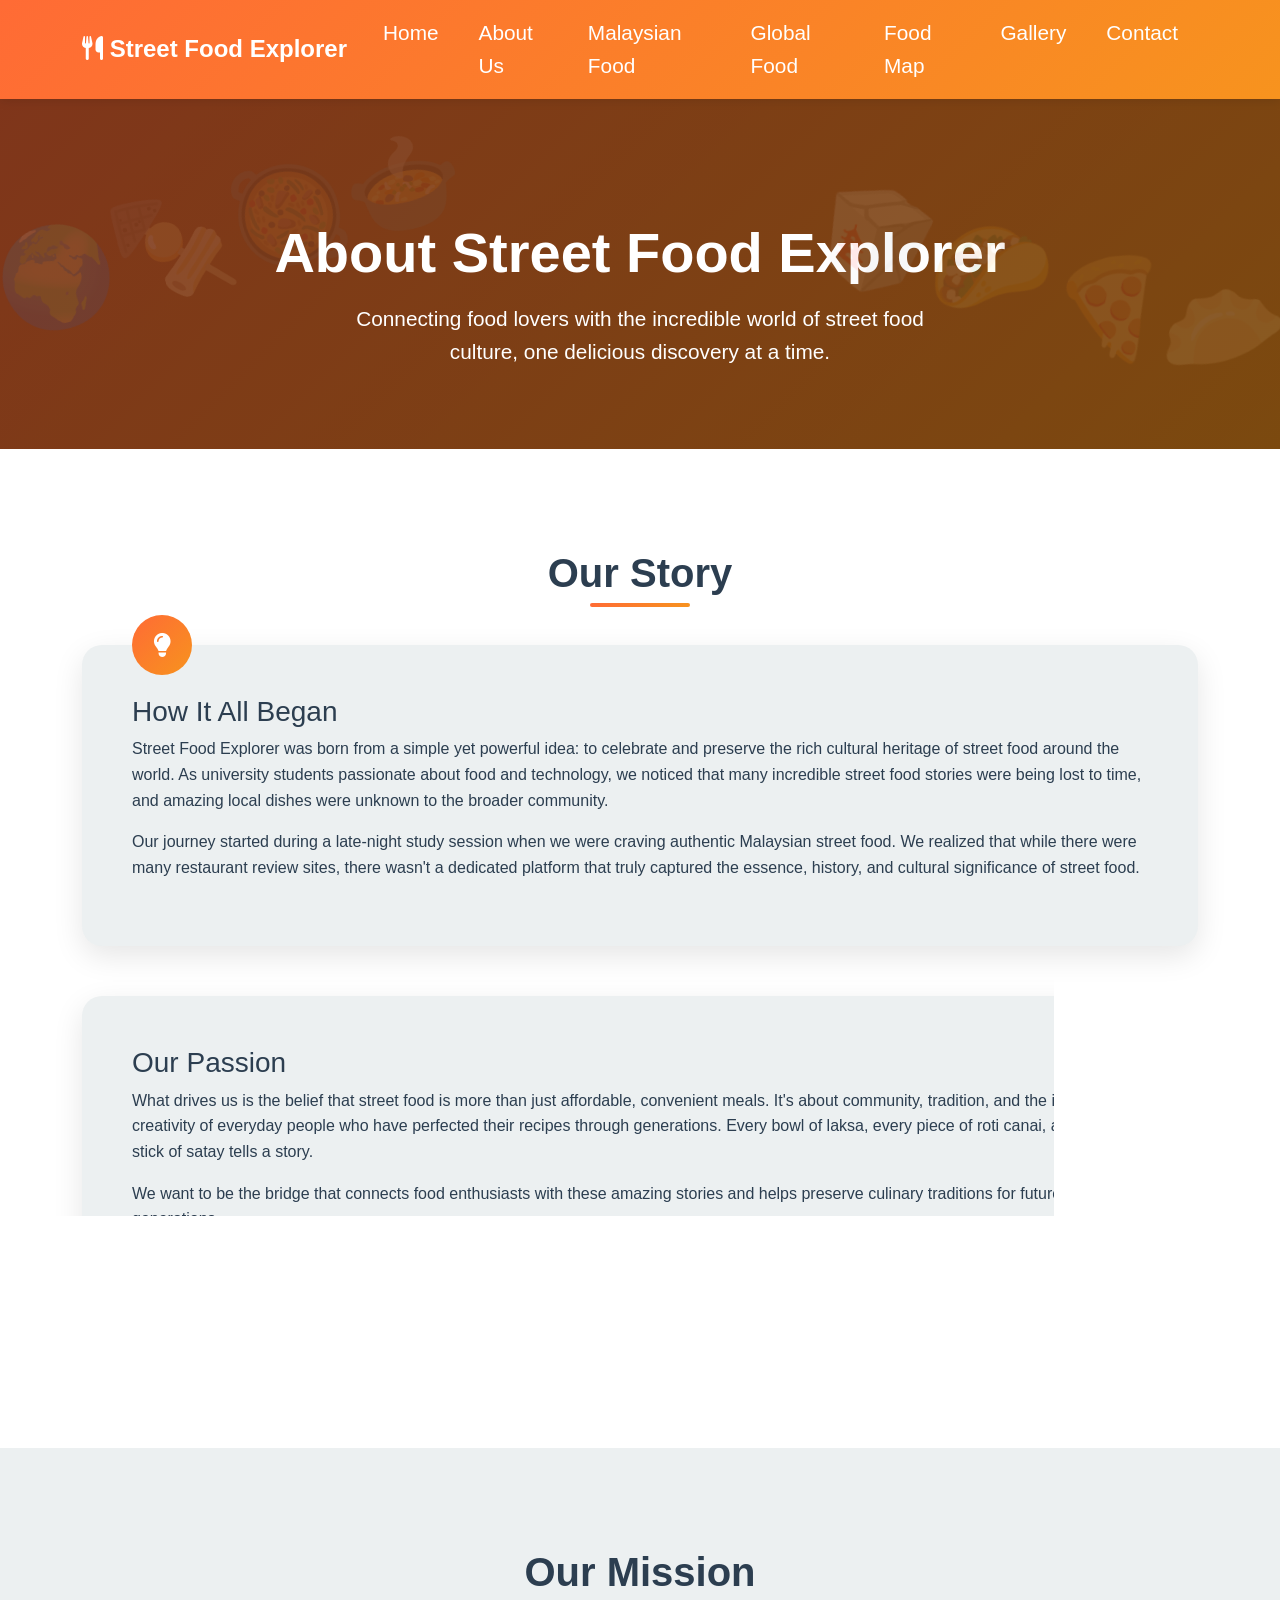
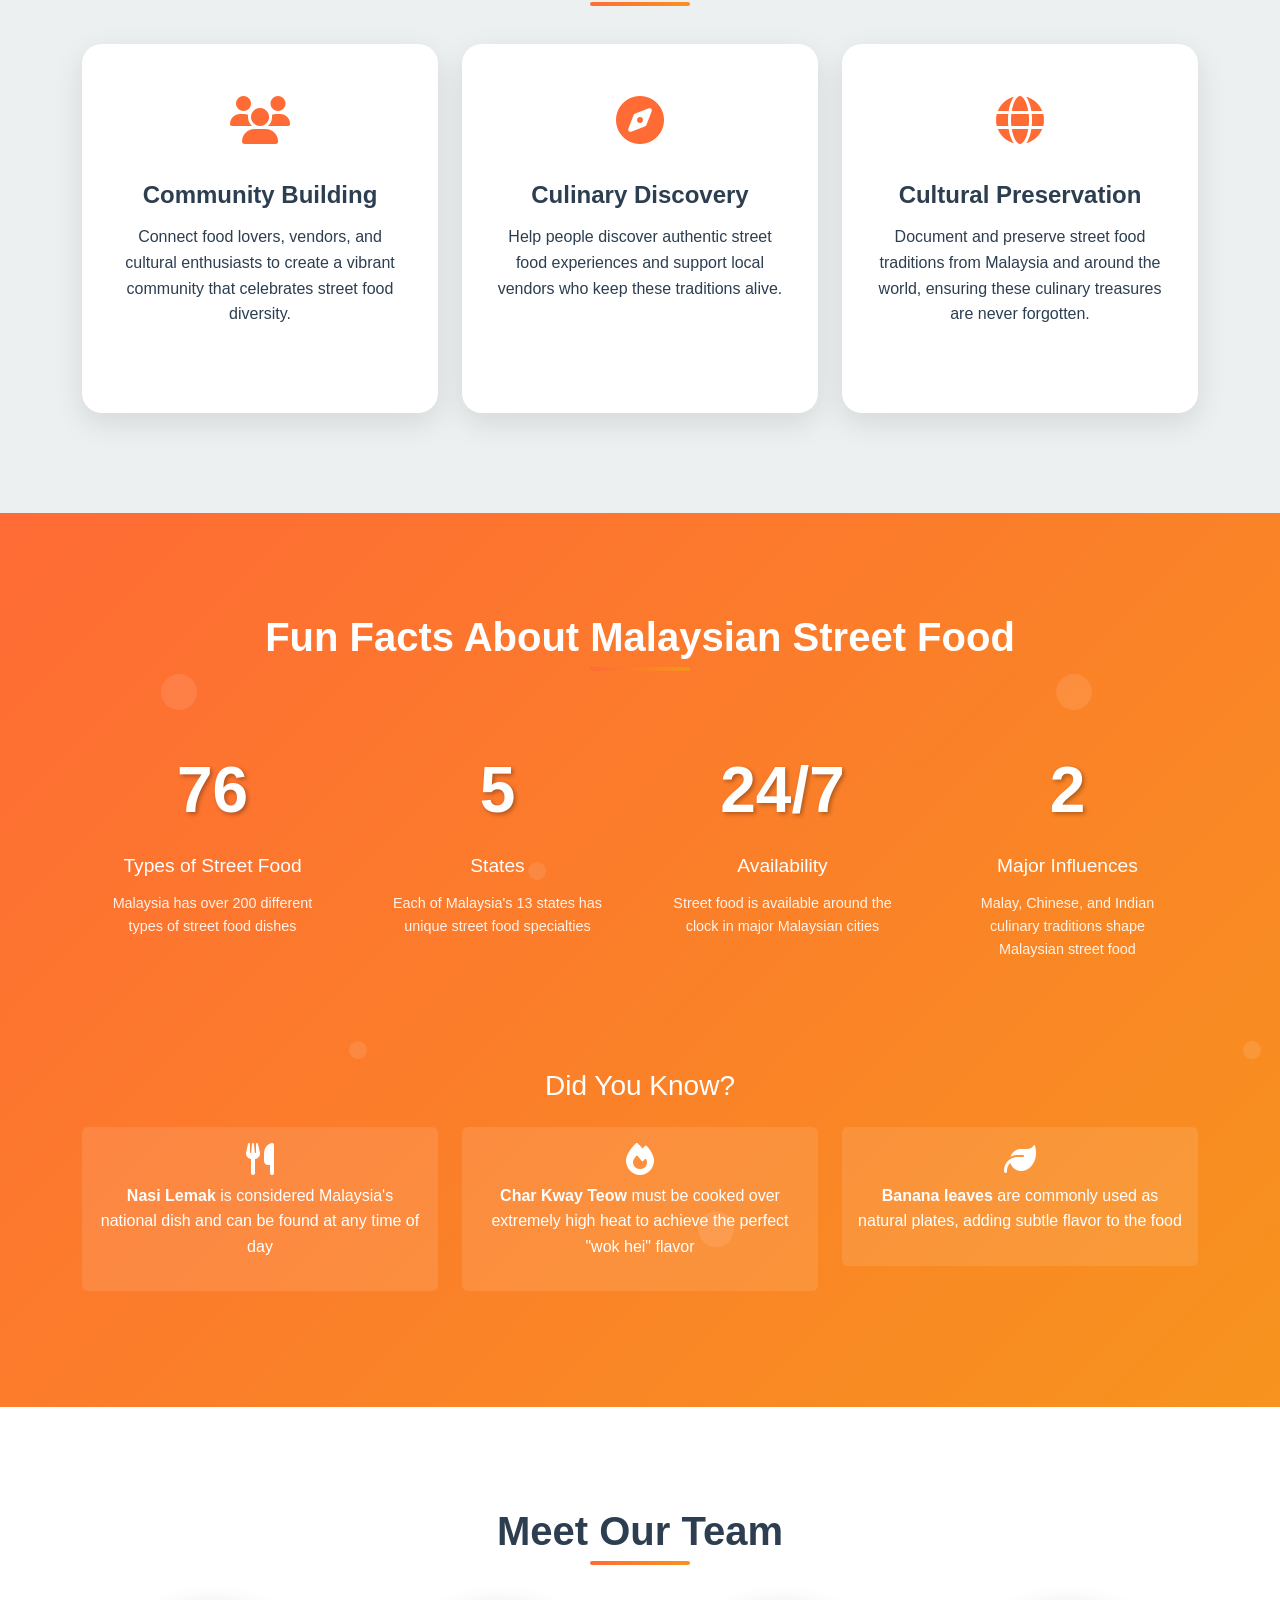
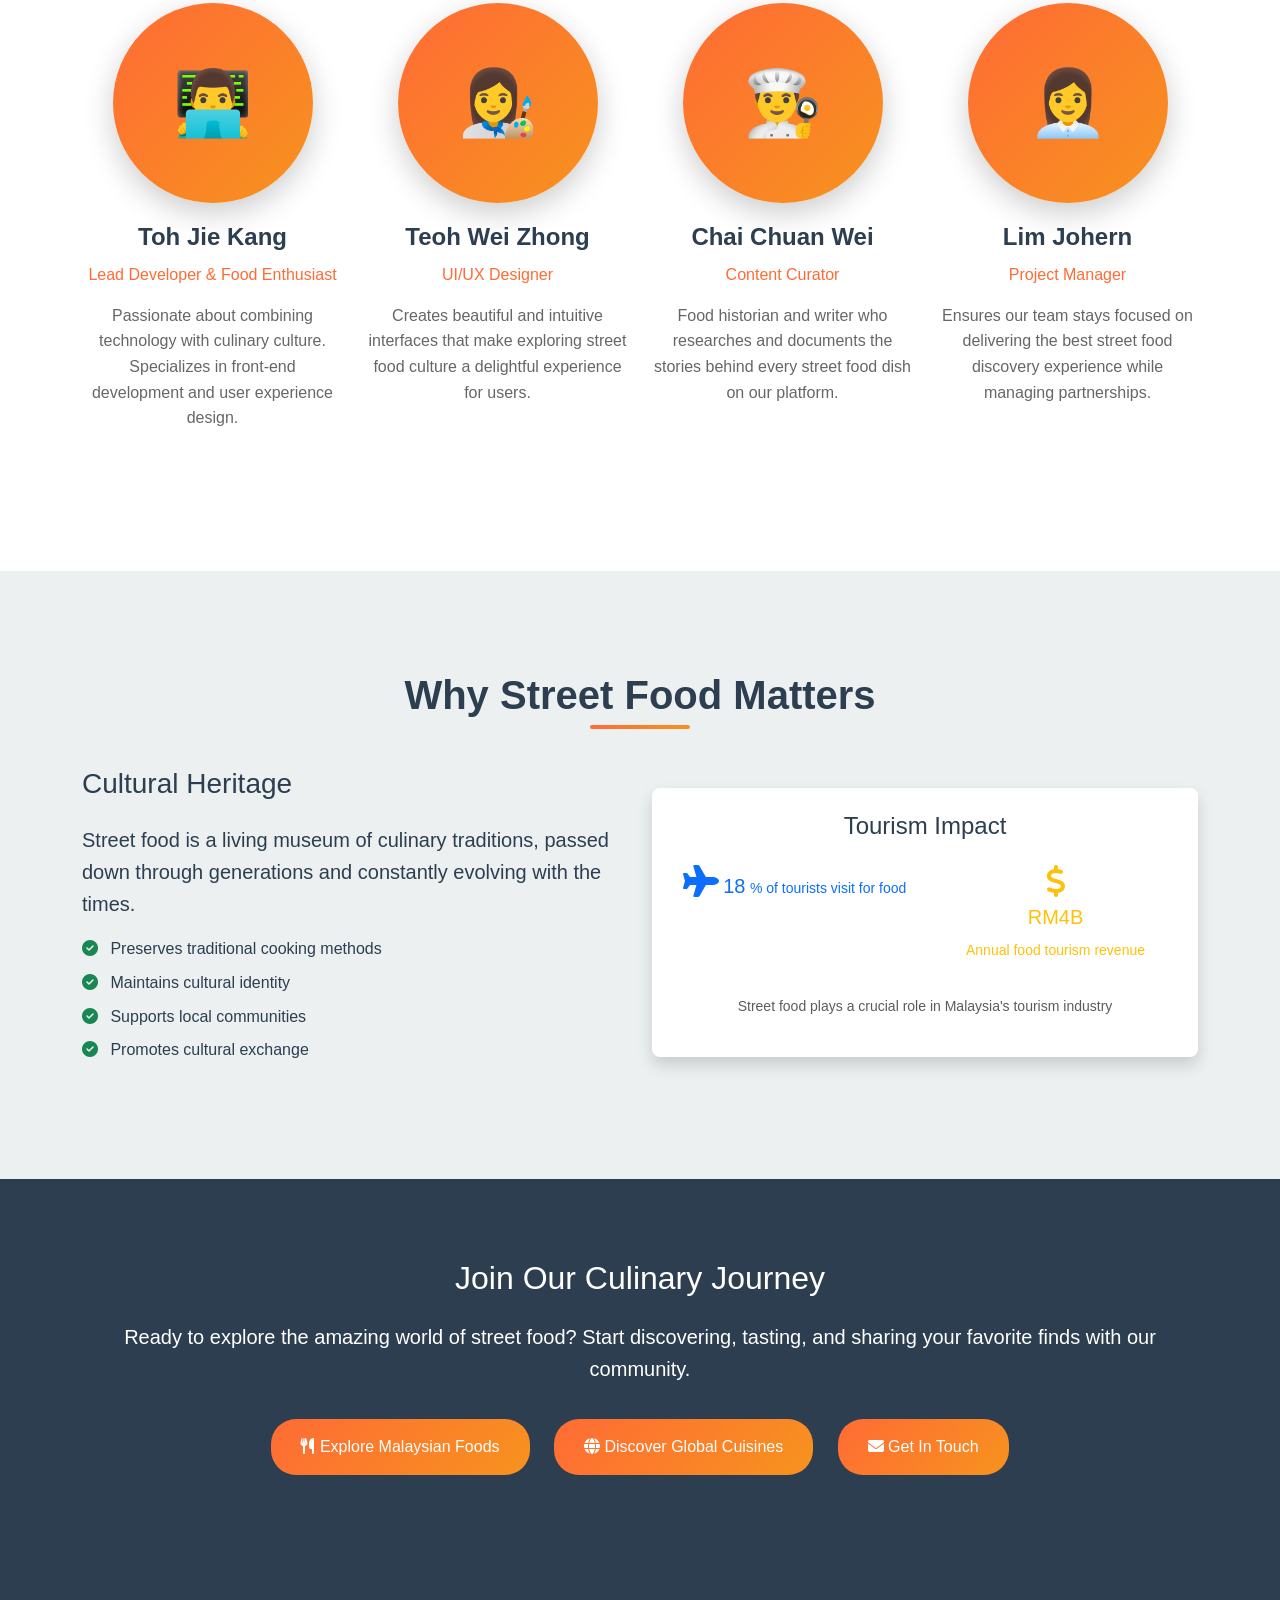
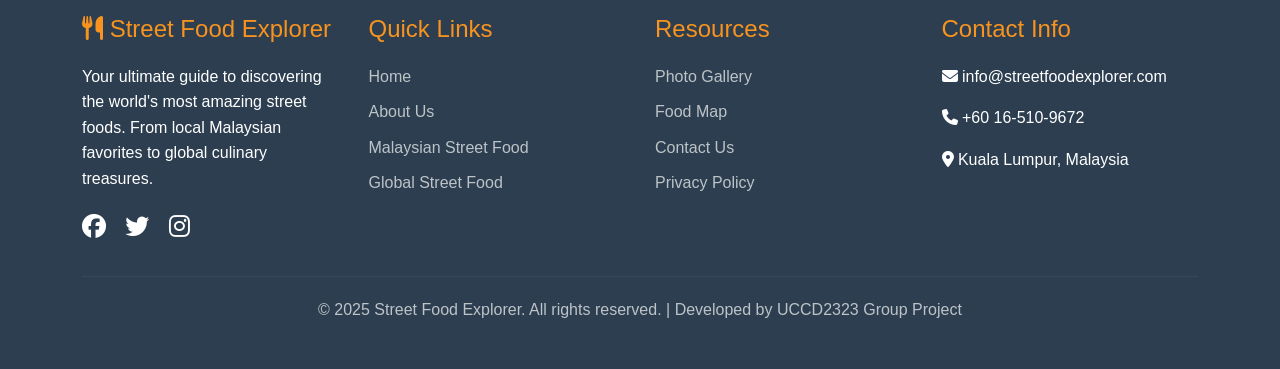
==== about.html @ 5deee235 "aaa" ====
<!DOCTYPE html>
<html lang="en">

<head>
    <meta charset="UTF-8">
    <meta name="viewport" content="width=device-width, initial-scale=1.0">
    <title>About Us - Street Food Explorer</title>
    <link href="https://cdnjs.cloudflare.com/ajax/libs/bootstrap/5.3.0/css/bootstrap.min.css" rel="stylesheet">
    <link href="https://cdnjs.cloudflare.com/ajax/libs/font-awesome/6.4.0/css/all.min.css" rel="stylesheet">
    <link href="https://cdnjs.cloudflare.com/ajax/libs/animate.css/4.1.1/animate.min.css" rel="stylesheet">
    <link rel="stylesheet" type="text/css" href="style.css">
    <style>

        /* Hero Section */
        .about-hero {
            background: linear-gradient(rgba(0, 0, 0, 0.5), rgba(0, 0, 0, 0.5)),
                linear-gradient(135deg, var(--primary-color), var(--secondary-color));
            color: white;
            padding: 120px 0 80px;
            text-align: center;
            position: relative;
            overflow: hidden;
        }

        .about-hero::before {
            content: '🍜🌍🍢🥘🍲';
            position: absolute;
            top: 20%;
            left: -10%;
            font-size: 6rem;
            opacity: 0.1;
            transform: rotate(-15deg);
            animation: float 6s ease-in-out infinite;
        }

        .about-hero::after {
            content: '🥡🌮🍕🥟🧆';
            position: absolute;
            bottom: 20%;
            right: -10%;
            font-size: 6rem;
            opacity: 0.1;
            transform: rotate(15deg);
            animation: float 6s ease-in-out infinite reverse;
        }

        @keyframes float {

            0%,
            100% {
                transform: translateY(0) rotate(-15deg);
            }

            50% {
                transform: translateY(-20px) rotate(-15deg);
            }
        }

        .about-hero h1 {
            font-size: 3.5rem;
            font-weight: bold;
            margin-bottom: 1rem;
        }

        .about-hero p {
            font-size: 1.3rem;
            max-width: 600px;
            margin: 0 auto;
        }

        /* Story Section */
        .story-section {
            padding: 100px 0;
            background: white;
        }

        .story-content {
            background: var(--light-color);
            border-radius: 20px;
            padding: 50px;
            margin-bottom: 50px;
            position: relative;
            box-shadow: 0 10px 30px rgba(0, 0, 0, 0.1);
        }

        .story-icon {
            position: absolute;
            top: -30px;
            left: 50px;
            background: linear-gradient(135deg, var(--primary-color), var(--secondary-color));
            width: 60px;
            height: 60px;
            border-radius: 50%;
            display: flex;
            align-items: center;
            justify-content: center;
            color: white;
            font-size: 1.5rem;
        }

        .section-title {
            text-align: center;
            margin-bottom: 3rem;
            font-size: 2.5rem;
            font-weight: bold;
            color: var(--dark-color);
            position: relative;
        }

        .section-title::after {
            content: '';
            position: absolute;
            bottom: -10px;
            left: 50%;
            transform: translateX(-50%);
            width: 100px;
            height: 4px;
            background: linear-gradient(135deg, var(--primary-color), var(--secondary-color));
            border-radius: 2px;
        }

        /* Mission Section */
        .mission-section {
            padding: 100px 0;
            background: var(--light-color);
        }

        .mission-card {
            background: white;
            border-radius: 20px;
            padding: 40px 30px;
            text-align: center;
            box-shadow: 0 10px 30px rgba(0, 0, 0, 0.1);
            transition: all 0.3s ease;
            height: 100%;
            margin-bottom: 30px;
        }

        .mission-card:hover {
            transform: translateY(-10px);
            box-shadow: 0 20px 40px rgba(0, 0, 0, 0.15);
        }

        .mission-icon {
            font-size: 3rem;
            color: var(--primary-color);
            margin-bottom: 20px;
        }

        .mission-title {
            font-size: 1.5rem;
            font-weight: bold;
            margin-bottom: 15px;
            color: var(--dark-color);
        }

        /* Fun Facts Section */
        .fun-facts {
            padding: 100px 0;
            background: linear-gradient(135deg, var(--primary-color), var(--secondary-color));
            color: white;
            position: relative;
            overflow: hidden;
        }

        .fun-facts::before {
            content: '';
            position: absolute;
            top: 0;
            left: 0;
            right: 0;
            bottom: 0;
            background: url('data:image/svg+xml,<svg xmlns="http://www.w3.org/2000/svg" viewBox="0 0 100 100"><circle fill="rgba(255,255,255,0.1)" cx="20" cy="20" r="2"/><circle fill="rgba(255,255,255,0.1)" cx="80" cy="80" r="2"/><circle fill="rgba(255,255,255,0.1)" cx="40" cy="60" r="1"/><circle fill="rgba(255,255,255,0.1)" cx="60" cy="40" r="1"/></svg>') repeat;
            animation: backgroundMove 20s linear infinite;
        }

        @keyframes backgroundMove {
            0% {
                transform: translate(0, 0);
            }

            100% {
                transform: translate(100px, 100px);
            }
        }

        .fact-card {
            text-align: center;
            padding: 30px 20px;
            margin-bottom: 30px;
            position: relative;
            z-index: 2;
        }

        .fact-number {
            font-size: 4rem;
            font-weight: bold;
            display: block;
            margin-bottom: 10px;
            text-shadow: 2px 2px 4px rgba(0, 0, 0, 0.3);
        }

        .fact-label {
            font-size: 1.2rem;
            font-weight: 500;
        }

        .fact-description {
            font-size: 0.9rem;
            opacity: 0.9;
            margin-top: 10px;
        }

        /* Team Section */
        .team-section {
            padding: 100px 0;
            background: white;
        }

        .team-member {
            text-align: center;
            margin-bottom: 40px;
        }

        .team-avatar {
            width: 200px;
            height: 200px;
            border-radius: 50%;
            background: linear-gradient(135deg, var(--primary-color), var(--secondary-color));
            margin: 0 auto 20px;
            display: flex;
            align-items: center;
            justify-content: center;
            font-size: 4rem;
            color: white;
            box-shadow: 0 10px 30px rgba(0, 0, 0, 0.2);
            transition: all 0.3s ease;
        }

        .team-member:hover .team-avatar {
            transform: scale(1.1);
        }

        .team-name {
            font-size: 1.5rem;
            font-weight: bold;
            margin-bottom: 10px;
            color: var(--dark-color);
        }

        .team-role {
            color: var(--primary-color);
            font-weight: 500;
            margin-bottom: 15px;
        }

        .team-description {
            color: #666;
            max-width: 300px;
            margin: 0 auto;
        }

        /* Call to Action */
        .cta-section {
            padding: 80px 0;
            background: var(--dark-color);
            color: white;
            text-align: center;
        }

        .btn-custom {
            background: linear-gradient(135deg, var(--primary-color), var(--secondary-color));
            border: none;
            color: white;
            padding: 15px 30px;
            border-radius: 25px;
            text-decoration: none;
            transition: all 0.3s ease;
            display: inline-block;
            font-weight: 500;
            margin: 10px;
        }

        .btn-custom:hover {
            color: white;
            transform: translateY(-3px);
            box-shadow: 0 10px 20px rgba(255, 107, 53, 0.4);
        }

        /* Footer - Same as index.html */
        .footer {
            background: var(--dark-color);
            color: white;
            padding: 50px 0 30px;
        }

        .footer-content {
            display: grid;
            grid-template-columns: repeat(auto-fit, minmax(250px, 1fr));
            gap: 30px;
            margin-bottom: 30px;
        }

        .footer-section h4 {
            margin-bottom: 20px;
            color: var(--secondary-color);
        }

        .footer-section ul {
            list-style: none;
            padding: 0;
        }

        .footer-section ul li {
            margin-bottom: 10px;
        }

        .footer-section ul li a {
            color: #bdc3c7;
            text-decoration: none;
            transition: color 0.3s ease;
        }

        .footer-section ul li a:hover {
            color: var(--secondary-color);
        }

        .social-links a {
            color: white;
            font-size: 1.5rem;
            margin-right: 15px;
            transition: all 0.3s ease;
            text-decoration: none;
        }

        .social-links a:hover {
            color: var(--secondary-color);
            transform: translateY(-2px);
        }

        .footer-bottom {
            border-top: 1px solid #34495e;
            padding-top: 20px;
            text-align: center;
            color: #bdc3c7;
        }

        /* Counter Animation */
        .counter {
            display: inline-block;
        }

        /* Responsive Design */
        @media (max-width: 768px) {
            .about-hero h1 {
                font-size: 2.5rem;
            }

            .story-content {
                padding: 30px 20px;
            }

            .section-title {
                font-size: 2rem;
            }

            .team-avatar {
                width: 150px;
                height: 150px;
                font-size: 3rem;
            }
        }
        @media screen and (max-width: 768px) {
            * {
                max-width: 100% !important;
                overflow-x: hidden !important;
            }
            
            .container {
                width: 100% !important;
                padding: 0 15px !important;
            }
            
            body {
                overflow-x: hidden !important;
            }
        }
    </style>
</head>

<body>
    <script>
        // Adjust body padding to prevent fixed navbar from overlapping content on small screens
        (function adjustBodyPaddingForNavbar() {
            function setPadding() {
                var nav = document.querySelector('.navbar.fixed-top');
                if (!nav) return;
                document.body.style.paddingTop = nav.offsetHeight + 'px';
            }
            window.addEventListener('DOMContentLoaded', setPadding);
            window.addEventListener('load', setPadding);
            window.addEventListener('resize', setPadding);
        })();
    </script>
    <!-- Navigation -->
    <nav class="navbar navbar-expand-lg navbar-dark fixed-top">
        <div class="container">
            <a class="navbar-brand" href="index.html">
                <i class="fas fa-utensils"></i> Street Food Explorer
            </a>
            <button class="navbar-toggler" type="button" data-bs-toggle="collapse" data-bs-target="#navbarNav">
                <span class="navbar-toggler-icon"></span>
            </button>
            <div class="collapse navbar-collapse" id="navbarNav">
                <ul class="navbar-nav ms-auto">
                    <li class="nav-item">
                        <a class="nav-link" href="index.html">Home</a>
                    </li>
                    <li class="nav-item">
                        <a class="nav-link active" href="about.html">About Us</a>
                    </li>
                    <li class="nav-item">
                        <a class="nav-link" href="malaysia.html">Malaysian Food</a>
                    </li>
                    <li class="nav-item">
                        <a class="nav-link" href="global.html">Global Food</a>
                    </li>
                    <li class="nav-item">
                        <a class="nav-link" href="map.html">Food Map</a>
                    </li>
                    <li class="nav-item">
                        <a class="nav-link" href="gallery.html">Gallery</a>
                    </li>
                    <li class="nav-item">
                        <a class="nav-link" href="contact.html">Contact</a>
                    </li>
                </ul>
            </div>
        </div>
    </nav>

    <!-- Hero Section -->
    <section class="about-hero">
        <div class="container">
            <div class="animate__animated animate__fadeInDown">
                <h1>About Street Food Explorer</h1>
                <p class="lead">Connecting food lovers with the incredible world of street food culture, one delicious
                    discovery at a time.</p>
            </div>
        </div>
    </section>

    <!-- Story Section -->
    <section class="story-section">
        <div class="container">
            <h2 class="section-title animate__animated animate__fadeInUp">Our Story</h2>

            <div class="story-content animate__animated animate__fadeInLeft">
                <div class="story-icon">
                    <i class="fas fa-lightbulb"></i>
                </div>
                <h3>How It All Began</h3>
                <p>Street Food Explorer was born from a simple yet powerful idea: to celebrate and preserve the rich
                    cultural heritage of street food around the world. As university students passionate about food and
                    technology, we noticed that many incredible street food stories were being lost to time, and amazing
                    local dishes were unknown to the broader community.</p>
                <p>Our journey started during a late-night study session when we were craving authentic Malaysian street
                    food. We realized that while there were many restaurant review sites, there wasn't a dedicated
                    platform that truly captured the essence, history, and cultural significance of street food.</p>
            </div>

            <div class="story-content animate__animated animate__fadeInRight">
                <div class="story-icon">
                    <i class="fas fa-heart"></i>
                </div>
                <h3>Our Passion</h3>
                <p>What drives us is the belief that street food is more than just affordable, convenient meals. It's
                    about community, tradition, and the incredible creativity of everyday people who have perfected
                    their recipes through generations. Every bowl of laksa, every piece of roti canai, and every stick
                    of satay tells a story.</p>
                <p>We want to be the bridge that connects food enthusiasts with these amazing stories and helps preserve
                    culinary traditions for future generations.</p>
            </div>
        </div>
    </section>

    <!-- Mission Section -->
    <section class="mission-section">
        <div class="container">
            <h2 class="section-title">Our Mission</h2>
            <div class="row">
                <div class="col-md-4">
                    <div class="mission-card animate__animated animate__fadeInUp" style="animation-delay: 0.2s;">
                        <div class="mission-icon">
                            <i class="fas fa-users"></i>
                        </div>
                        <h4 class="mission-title">Community Building</h4>
                        <p>Connect food lovers, vendors, and cultural enthusiasts to create a vibrant community that
                            celebrates street food diversity.</p>
                    </div>
                </div>
                <div class="col-md-4">
                    <div class="mission-card animate__animated animate__fadeInUp" style="animation-delay: 0.4s;">
                        <div class="mission-icon">
                            <i class="fas fa-compass"></i>
                        </div>
                        <h4 class="mission-title">Culinary Discovery</h4>
                        <p>Help people discover authentic street food experiences and support local vendors who keep
                            these traditions alive.</p>
                    </div>
                </div>
                <div class="col-md-4">
                    <div class="mission-card animate__animated animate__fadeInUp" style="animation-delay: 0.6s;">
                        <div class="mission-icon">
                            <i class="fas fa-globe"></i>
                        </div>
                        <h4 class="mission-title">Cultural Preservation</h4>
                        <p>Document and preserve street food traditions from Malaysia and around the world, ensuring these
                            culinary treasures are never forgotten.</p>
                    </div>
                </div>
            </div>
        </div>
    </section>

    <!-- Fun Facts Section -->
    <section class="fun-facts">
        <div class="container">
            <h2 class="section-title text-white">Fun Facts About Malaysian Street Food</h2>
            <div class="row">
                <div class="col-md-3">
                    <div class="fact-card animate__animated animate__fadeInUp">
                        <span class="fact-number counter" data-target="200">0</span>
                        <div class="fact-label">Types of Street Food</div>
                        <div class="fact-description">Malaysia has over 200 different types of street food dishes</div>
                    </div>
                </div>
                <div class="col-md-3">
                    <div class="fact-card animate__animated animate__fadeInUp" style="animation-delay: 0.2s;">
                        <span class="fact-number counter" data-target="13">0</span>
                        <div class="fact-label">States</div>
                        <div class="fact-description">Each of Malaysia's 13 states has unique street food specialties
                        </div>
                    </div>
                </div>
                <div class="col-md-3">
                    <div class="fact-card animate__animated animate__fadeInUp" style="animation-delay: 0.4s;">
                        <span class="fact-number">24/7</span>
                        <div class="fact-label">Availability</div>
                        <div class="fact-description">Street food is available around the clock in major Malaysian
                            cities</div>
                    </div>
                </div>
                <div class="col-md-3">
                    <div class="fact-card animate__animated animate__fadeInUp" style="animation-delay: 0.6s;">
                        <span class="fact-number counter" data-target="3">0</span>
                        <div class="fact-label">Major Influences</div>
                        <div class="fact-description">Malay, Chinese, and Indian culinary traditions shape Malaysian
                            street food</div>
                    </div>
                </div>
            </div>

            <div class="row mt-5">
                <div class="col-md-12 text-center">
                    <h3 class="mb-4">Did You Know?</h3>
                    <div class="row">
                        <div class="col-md-4 mb-3">
                            <div class="bg-white bg-opacity-10 p-3 rounded">
                                <i class="fas fa-utensils fa-2x mb-2"></i>
                                <p><strong>Nasi Lemak</strong> is considered Malaysia's national dish and can be found
                                    at any time of day</p>
                            </div>
                        </div>
                        <div class="col-md-4 mb-3">
                            <div class="bg-white bg-opacity-10 p-3 rounded">
                                <i class="fas fa-fire fa-2x mb-2"></i>
                                <p><strong>Char Kway Teow</strong> must be cooked over extremely high heat to achieve
                                    the perfect "wok hei" flavor</p>
                            </div>
                        </div>
                        <div class="col-md-4 mb-3">
                            <div class="bg-white bg-opacity-10 p-3 rounded">
                                <i class="fas fa-leaf fa-2x mb-2"></i>
                                <p><strong>Banana leaves</strong> are commonly used as natural plates, adding subtle
                                    flavor to the food</p>
                            </div>
                        </div>
                    </div>
                </div>
            </div>
        </div>
    </section>

    <!-- Team Section -->
    <section class="team-section">
        <div class="container">
            <h2 class="section-title">Meet Our Team</h2>
            <div class="row">
                <div class="col-md-3">
                    <div class="team-member animate__animated animate__fadeInUp">
                        <div class="team-avatar">👨‍💻</div>
                        <h4 class="team-name">Toh Jie Kang</h4>
                        <div class="team-role">Lead Developer & Food Enthusiast</div>
                        <p class="team-description">Passionate about combining technology with culinary culture.
                            Specializes in front-end development and user experience design.</p>
                    </div>
                </div>
                <div class="col-md-3">
                    <div class="team-member animate__animated animate__fadeInUp" style="animation-delay: 0.2s;">
                        <div class="team-avatar">👩‍🎨</div>
                        <h4 class="team-name">Teoh Wei Zhong</h4>
                        <div class="team-role">UI/UX Designer</div>
                        <p class="team-description">Creates beautiful and intuitive interfaces that make exploring
                            street food culture a delightful experience for users.</p>
                    </div>
                </div>
                <div class="col-md-3">
                    <div class="team-member animate__animated animate__fadeInUp" style="animation-delay: 0.4s;">
                        <div class="team-avatar">👨‍🍳</div>
                        <h4 class="team-name">Chai Chuan Wei</h4>
                        <div class="team-role">Content Curator</div>
                        <p class="team-description">Food historian and writer who researches and documents the stories
                            behind every street food dish on our platform.</p>
                    </div>
                </div>
                <div class="col-md-3">
                    <div class="team-member animate__animated animate__fadeInUp" style="animation-delay: 0.6s;">
                        <div class="team-avatar">👩‍💼</div>
                        <h4 class="team-name">Lim Johern</h4>
                        <div class="team-role">Project Manager</div>
                        <p class="team-description">Ensures our team stays focused on delivering the best street food
                            discovery experience while managing partnerships.</p>
                    </div>
                </div>
            </div>
        </div>
    </section>


    <!-- Why Street Food Matters Section -->
    <section style="padding: 100px 0; background: var(--light-color);">
        <div class="container">
            <h2 class="section-title">Why Street Food Matters</h2>
            <div class="row align-items-center">
                <div class="col-md-6">
                    <div class="animate__animated animate__fadeInLeft">
                        <h3 class="mb-4">Cultural Heritage</h3>
                        <p class="lead">Street food is a living museum of culinary traditions, passed down through
                            generations and constantly evolving with the times.</p>
                        <ul class="list-unstyled">
                            <li class="mb-2"><i class="fas fa-check-circle text-success me-2"></i> Preserves traditional
                                cooking methods</li>
                            <li class="mb-2"><i class="fas fa-check-circle text-success me-2"></i> Maintains cultural
                                identity</li>
                            <li class="mb-2"><i class="fas fa-check-circle text-success me-2"></i> Supports local
                                communities</li>
                            <li class="mb-2"><i class="fas fa-check-circle text-success me-2"></i> Promotes cultural
                                exchange</li>
                        </ul>
                    </div>
                </div>
                <div class="col-md-6">
                    <div class="animate__animated animate__fadeInRight">
                        <div class="bg-white p-4 rounded-3 shadow">
                            <h4 class="text-center mb-4">Tourism Impact</h4>
                            <div class="row text-center">
                                <div class="col-6 mb-3">
                                    <div class="text-primary">
                                        <i class="fas fa-plane fa-2x mb-2"></i>
                                        <h5 class="counter" data-target="68">0</h5>
                                        <small>% of tourists visit for food</small>
                                    </div>
                                </div>
                                <div class="col-6 mb-3">
                                    <div class="text-warning">
                                        <i class="fas fa-dollar-sign fa-2x mb-2"></i>
                                        <h5>RM<span class="counter" data-target="15">0</span>B</h5>
                                        <small>Annual food tourism revenue</small>
                                    </div>
                                </div>
                            </div>
                            <p class="text-center small text-muted mt-3">Street food plays a crucial role in Malaysia's
                                tourism industry</p>
                        </div>
                    </div>
                </div>
            </div>
        </div>
    </section>

    <!-- Call to Action -->
    <section class="cta-section">
        <div class="container">
            <div class="animate__animated animate__fadeInUp">
                <h2 class="mb-4">Join Our Culinary Journey</h2>
                <p class="lead mb-4">Ready to explore the amazing world of street food? Start discovering, tasting, and
                    sharing your favorite finds with our community.</p>
                <div class="mt-4">
                    <a href="malaysia.html" class="btn-custom">
                        <i class="fas fa-utensils"></i> Explore Malaysian Foods
                    </a>
                    <a href="global.html" class="btn-custom">
                        <i class="fas fa-globe"></i> Discover Global Cuisines
                    </a>
                    <a href="contact.html" class="btn-custom">
                        <i class="fas fa-envelope"></i> Get In Touch
                    </a>
                </div>
            </div>
        </div>
    </section>

    <!-- Footer -->
    <footer class="footer">
        <div class="container">
            <div class="footer-content">
                <div class="footer-section">
                    <h4><i class="fas fa-utensils"></i> Street Food Explorer</h4>
                    <p>Your ultimate guide to discovering the world's most amazing street foods. From local Malaysian
                        favorites to global culinary treasures.</p>
                    <div class="social-links mt-3">
                        <a href="https://web.facebook.com/StreetFoodExplorer9672/" title="Facebook"><i class="fab fa-facebook"></i></a>
                        <a href="https://x.com/Street_Food9672" title="Twitter"><i class="fab fa-twitter"></i></a>
                        <a href="https://www.instagram.com/street_food_explorer9672/" title="Instagram"><i class="fab fa-instagram"></i></a>
                    </div>
                </div>
                <div class="footer-section">
                    <h4>Quick Links</h4>
                    <ul>
                        <li><a href="index.html">Home</a></li>
                        <li><a href="about.html">About Us</a></li>
                        <li><a href="malaysia.html">Malaysian Street Food</a></li>
                        <li><a href="global.html">Global Street Food</a></li>
                    </ul>
                </div>
                <div class="footer-section">
                    <h4>Resources</h4>
                    <ul>
                        <li><a href="gallery.html">Photo Gallery</a></li>
                        <li><a href="map.html">Food Map</a></li>
                        <li><a href="contact.html">Contact Us</a></li>
                        <li><a href="#" onclick="showPrivacyPolicy()">Privacy Policy</a></li>
                    </ul>
                </div>
                <div class="footer-section">
                    <h4>Contact Info</h4>
                    <p><i class="fas fa-envelope"></i> info@streetfoodexplorer.com</p>
                    <p><i class="fas fa-phone"></i> +60 16-510-9672</p>
                    <p><i class="fas fa-map-marker-alt"></i> Kuala Lumpur, Malaysia</p>
                </div>
            </div>
            <div class="footer-bottom">
                <p>&copy; 2025 Street Food Explorer. All rights reserved. | Developed by UCCD2323 Group Project</p>
            </div>
        </div>
    </footer>

    <script src="https://cdnjs.cloudflare.com/ajax/libs/bootstrap/5.3.0/js/bootstrap.bundle.min.js"></script>
    <script src="https://cdnjs.cloudflare.com/ajax/libs/jquery/3.7.0/jquery.min.js"></script>
    <script>
        // Initialize page
        $(document).ready(function () {
            initializeAboutPage();
            updatePageTracking();
            startCounterAnimations();
        });

        function initializeAboutPage() {
            // Store page visit in session storage
            const sessionData = JSON.parse(sessionStorage.getItem('streetFood_session') || '{}');
            if (!sessionData.pageViews) sessionData.pageViews = [];

            sessionData.pageViews.push({
                page: 'about',
                timestamp: new Date().toISOString()
            });

            sessionStorage.setItem('streetFood_session', JSON.stringify(sessionData));
            console.log('About page initialized');
        }

        function updatePageTracking() {
            // Update user preferences for visited pages
            const preferences = JSON.parse(localStorage.getItem('streetFood_preferences') || '{}');
            if (!preferences.visitedPages) preferences.visitedPages = [];

            if (!preferences.visitedPages.includes('about')) {
                preferences.visitedPages.push('about');
                localStorage.setItem('streetFood_preferences', JSON.stringify(preferences));
            }
        }

        // Counter Animation
        function startCounterAnimations() {
            const counters = document.querySelectorAll('.counter');
            const observer = new IntersectionObserver((entries) => {
                entries.forEach(entry => {
                    if (entry.isIntersecting) {
                        animateCounter(entry.target);
                        observer.unobserve(entry.target);
                    }
                });
            });

            counters.forEach(counter => {
                observer.observe(counter);
            });
        }

        function animateCounter(element) {
            const target = parseInt(element.getAttribute('data-target'));
            const increment = target / 50;
            let current = 0;

            const timer = setInterval(() => {
                current += increment;
                if (current >= target) {
                    element.textContent = target;
                    clearInterval(timer);
                } else {
                    element.textContent = Math.ceil(current);
                }
            }, 40);
        }

        // Privacy policy function
        function showPrivacyPolicy() {
            const modal = `
                <div class="modal fade" id="privacyModal" tabindex="-1">
                    <div class="modal-dialog modal-lg">
                        <div class="modal-content">
                            <div class="modal-header bg-primary text-white">
                                <h5 class="modal-title">Privacy Policy</h5>
                                <button type="button" class="btn-close btn-close-white" data-bs-dismiss="modal"></button>
                            </div>
                            <div class="modal-body">
                                <h6>Information We Collect</h6>
                                <p>We collect information to provide better services including search preferences, favorite foods, and usage patterns.</p>
                                <h6>How We Use Information</h6>
                                <p>Your information helps us personalize your experience and improve our services.</p>
                                <h6>Data Protection</h6>
                                <p>We implement security measures to protect your personal information.</p>
                            </div>
                        </div>
                    </div>
                </div>
            `;

            $('body').append(modal);
            $('#privacyModal').modal('show');
            $('#privacyModal').on('hidden.bs.modal', function () {
                $(this).remove();
            });
        }

        // Smooth scrolling for anchor links
        $('a[href^="#"]').on('click', function (e) {
            e.preventDefault();
            const target = $($(this).attr('href'));
            if (target.length) {
                $('html, body').animate({
                    scrollTop: target.offset().top - 100
                }, 800);
            }
        });

        // Animation on scroll
        const animateOnScroll = new IntersectionObserver((entries) => {
            entries.forEach(entry => {
                if (entry.isIntersecting) {
                    entry.target.classList.add('animate__animated', 'animate__fadeInUp');
                }
            });
        });

        document.querySelectorAll('.mission-card, .fact-card, .team-member').forEach(el => {
            animateOnScroll.observe(el);
        });

        console.log('🍜 About Us Page Loaded Successfully!');
        console.log('📊 Page tracking and analytics active');
        console.log('✨ Animations and counters ready');
    </script>
</body>

</html>
---- style.css ----
:root {
            --primary-color: #ff6b35;
            --secondary-color: #f7931e;
            --accent-color: #2ecc71;
            --dark-color: #2c3e50;
            --light-color: #ecf0f1;
        }

        * {
            margin: 0;
            padding: 0;
            box-sizing: border-box;
        }

        body {
            font-family: 'Segoe UI', Tahoma, Geneva, Verdana, sans-serif;
            line-height: 1.6;
            color: var(--dark-color);
        }

        /* Navigation */
        .navbar {
            background: linear-gradient(135deg, var(--primary-color), var(--secondary-color));
            box-shadow: 0 2px 10px rgba(0, 0, 0, 0.1);
        }

        .navbar-brand {
            font-weight: bold;
            font-size: 1.5rem;
            color: white !important;
        }

        .navbar-nav .nav-link {
            color: white !important;
            font-weight: 500;
            transition: all 0.3s ease;
            margin: 0 5px;
            border-radius: 5px;
            padding: 8px 15px !important;
            font-size: 1.3em;
        }

        .navbar-nav .nav-link:hover {
            background-color: rgba(255, 255, 255, 0.2);
            transform: translateY(-2px);
        }

        
        #preloader {
            position: fixed;
            top: 0;
            left: 0;
            width: 100%;
            height: 100%;
            background: white;
            z-index: 9999;
            display: flex;
            justify-content: center;
            align-items: center;
            flex-direction: column;
            transition: opacity 0.5s ease-out, visibility 0.5s ease-out;
            opacity: 1;
            visibility: visible;
        }
        
        /* New Interactive Hero Styles For Malaysia.html*/

        .hero-background-layer {
            position: absolute;
            top: -25%;
            left: -25%;
            width: 150%;
            height: 150%;
            /* New animated emoji background */
            background-color: #cda412;
            background-image: linear-gradient(rgba(218, 97, 5, 0.75), rgba(198, 91, 9, 0.75)), url('data:image/svg+xml,<svg xmlns="http://www.w3.org/2000/svg" width="160" height="160"><style>text{font-size:32px;opacity:0.2;}</style><text x="15" y="45">🍚</text><text x="85" y="45">🍜</text><text x="50" y="95">🍢</text><text x="120" y="95">🍧</text><text x="15" y="145">🥞</text><text x="85" y="145">🥤</text></svg>');
            z-index: 1;
            transition: transform 0.2s ease-out;
            animation: move-emojis 80s linear infinite;
        }

        @keyframes move-emojis {
            0% {
                background-position: 0 0;
            }
            100% {
                background-position: 320px 320px;
            }
        }

        #featuredDish {
            display: inline-block;
            cursor: pointer;
            transition: all 0.3s ease;
        }

        #featuredDish:hover {
            background: rgba(0,0,0,0.5);
            transform: scale(1.05);
        }
        
        #featuredDish a {
            color: white;
            text-decoration: none;
            font-weight: bold;
        }

        #featuredDish .food-emoji-featured {
            font-size: 2rem;
            margin-right: 15px;
        }

        .btn-custom-hero {
            background: linear-gradient(135deg, #ff6b35, #f7931e);
            color: white;
            border: 2px solid white;
            padding: 12px 30px;
            font-size: 1.1rem;
            border-radius: 50px;
            transition: all 0.3s ease;
            box-shadow: 0 5px 15px rgba(0,0,0,0.2);
        }

        .btn-custom-hero:hover {
            color: #ff6b35;
            background: white;
            transform: translateY(-3px);
            box-shadow: 0 8px 20px rgba(0,0,0,0.3);
        }
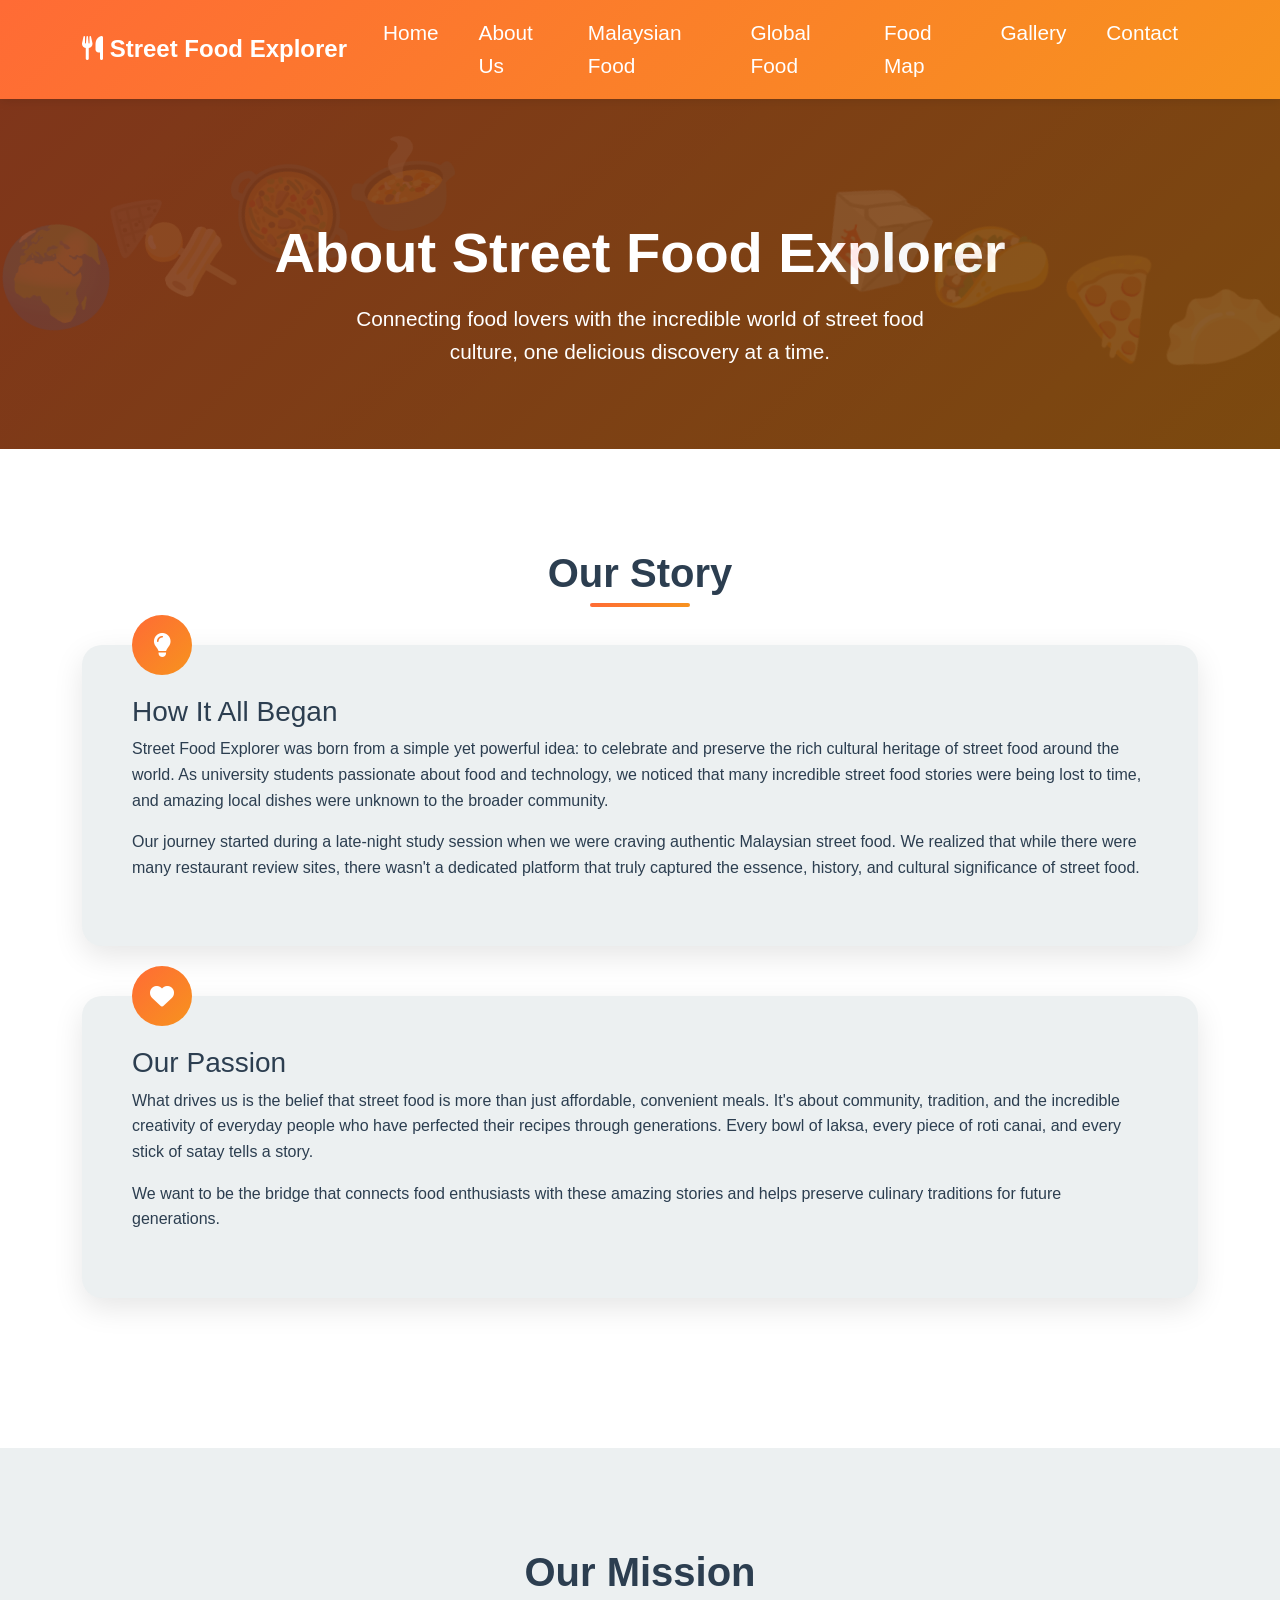
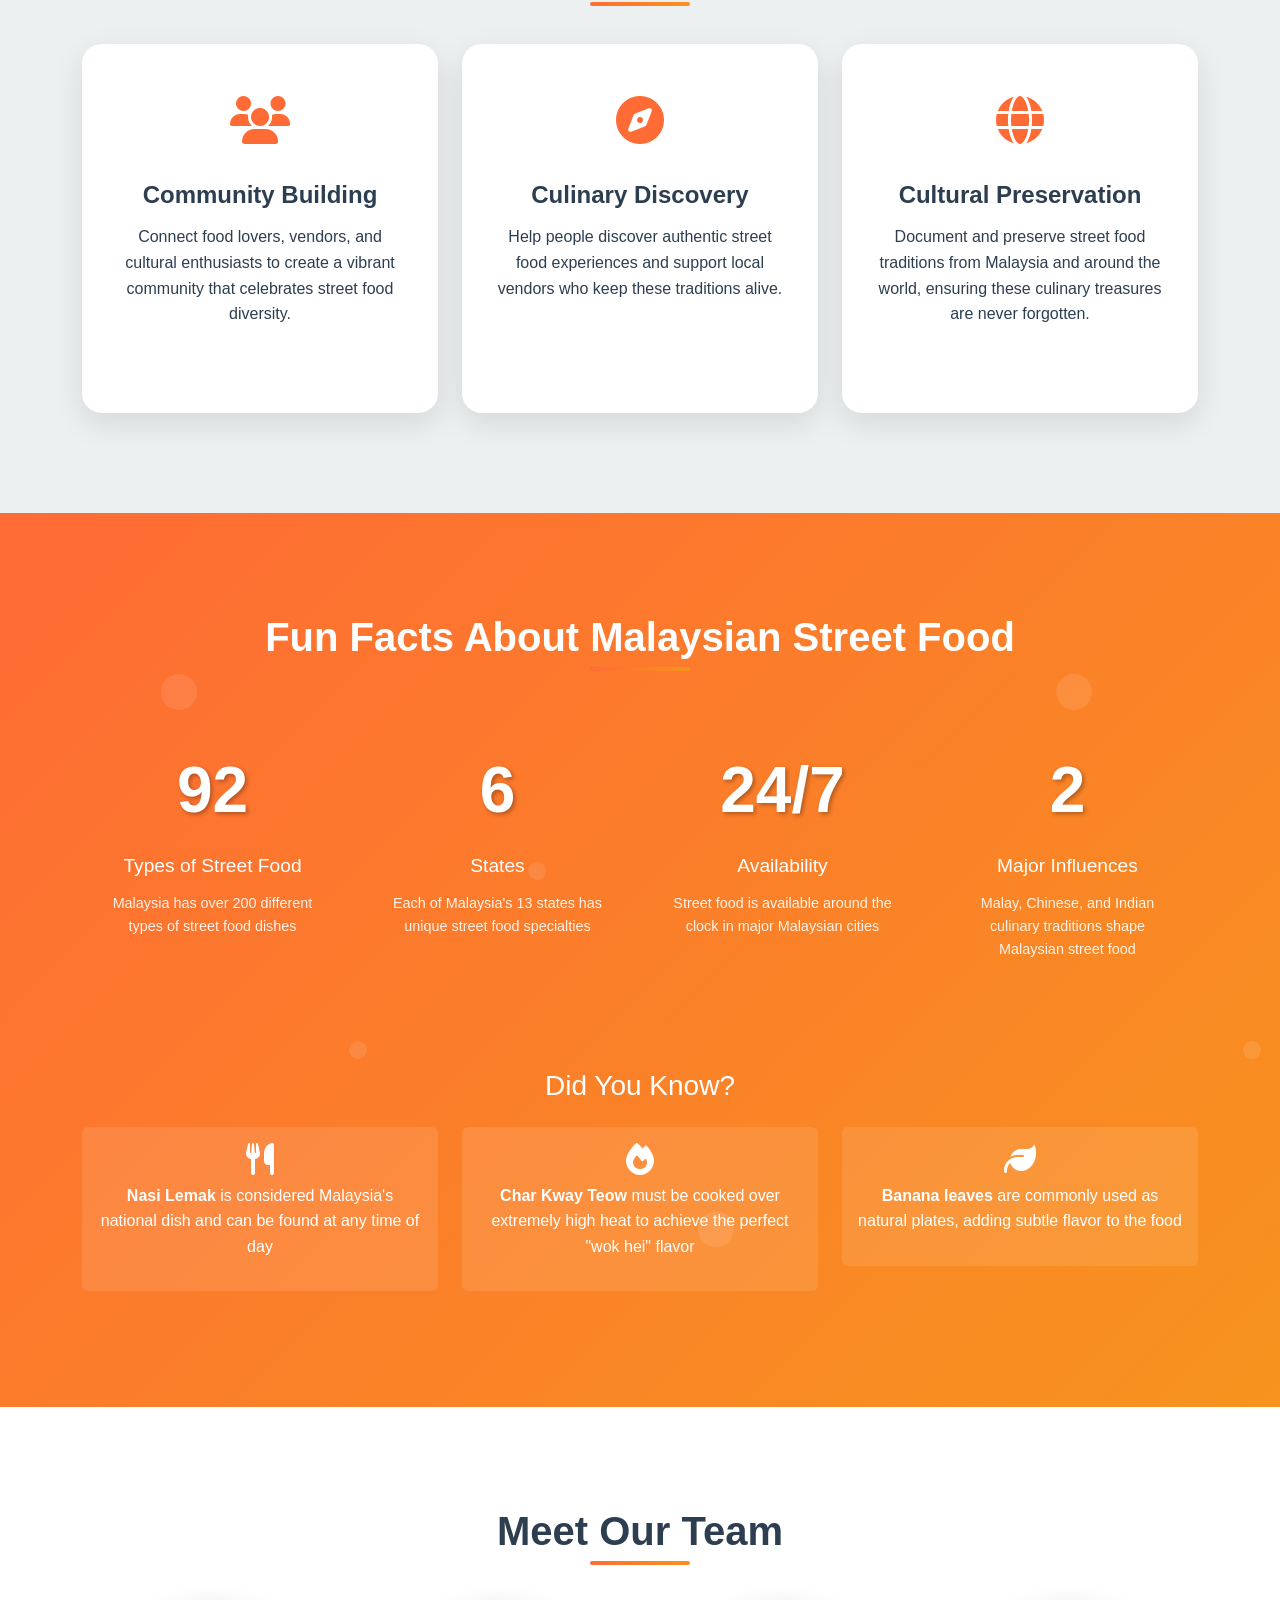
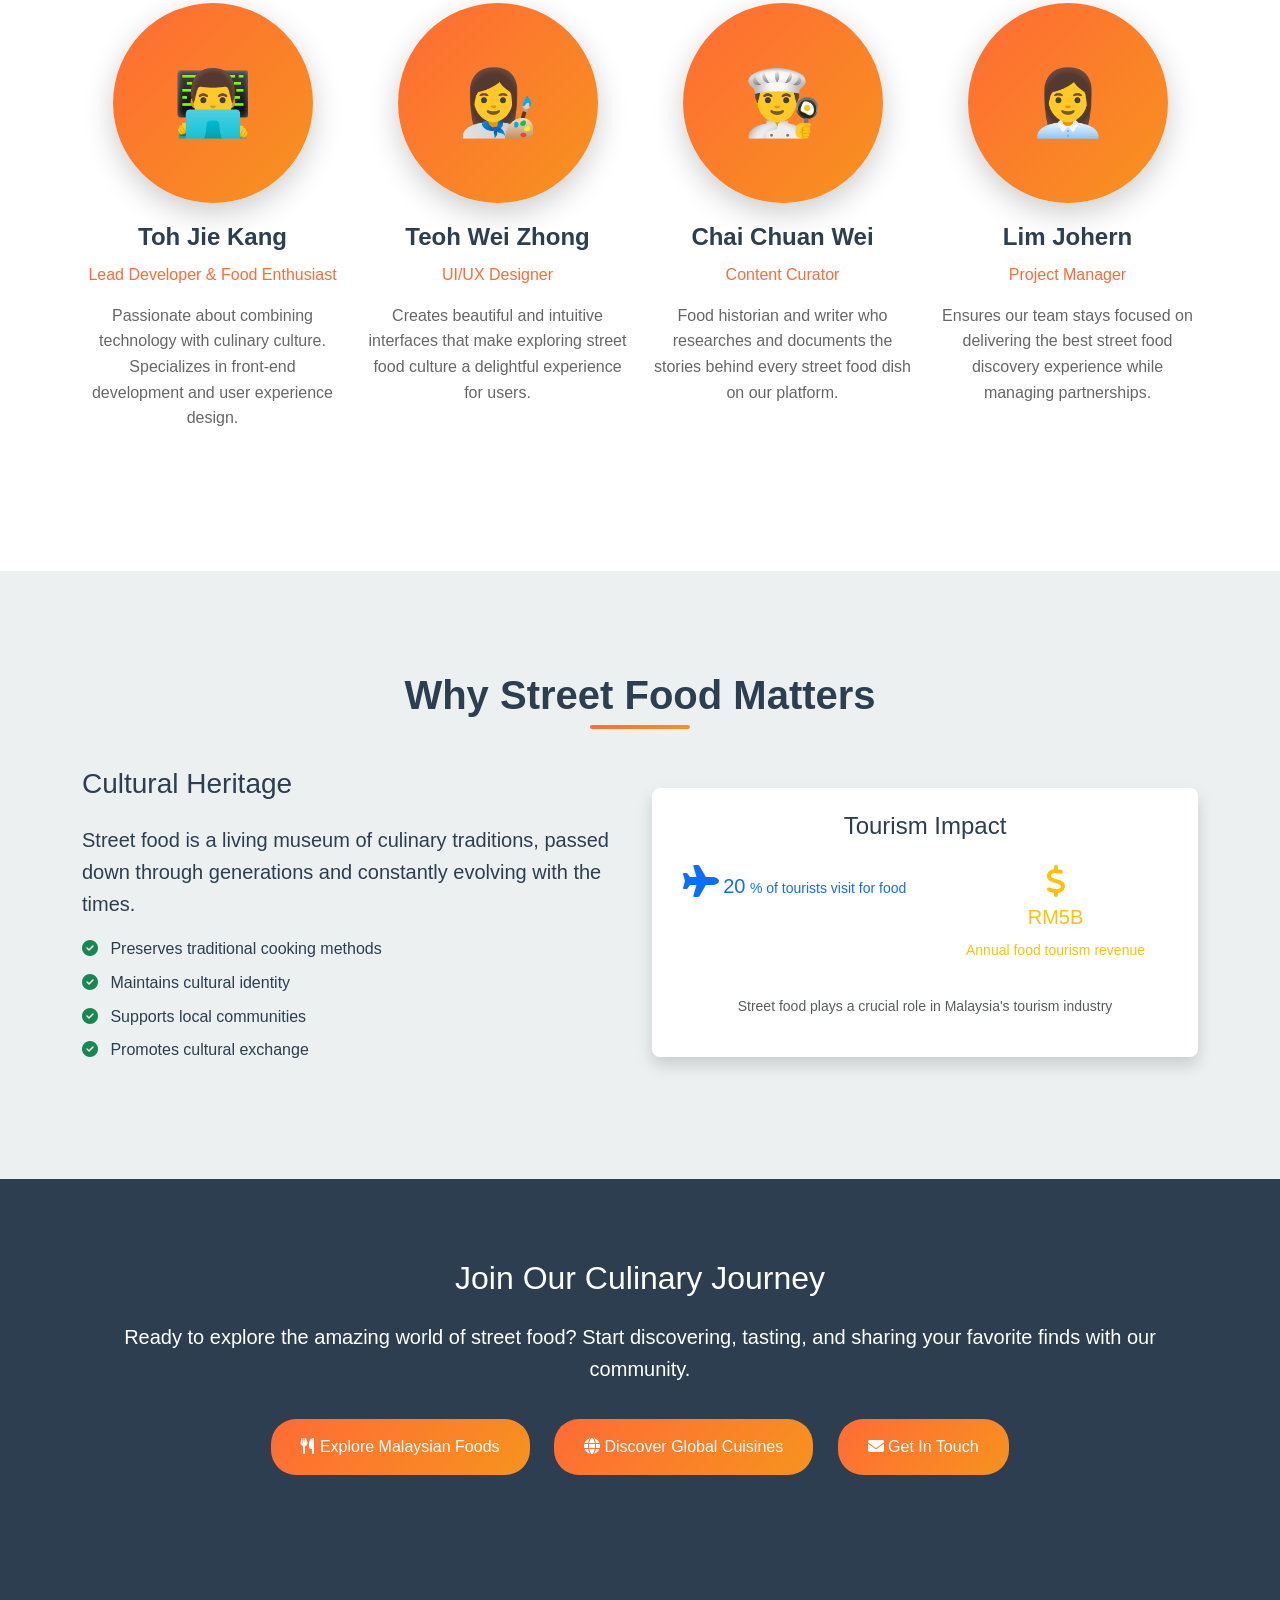
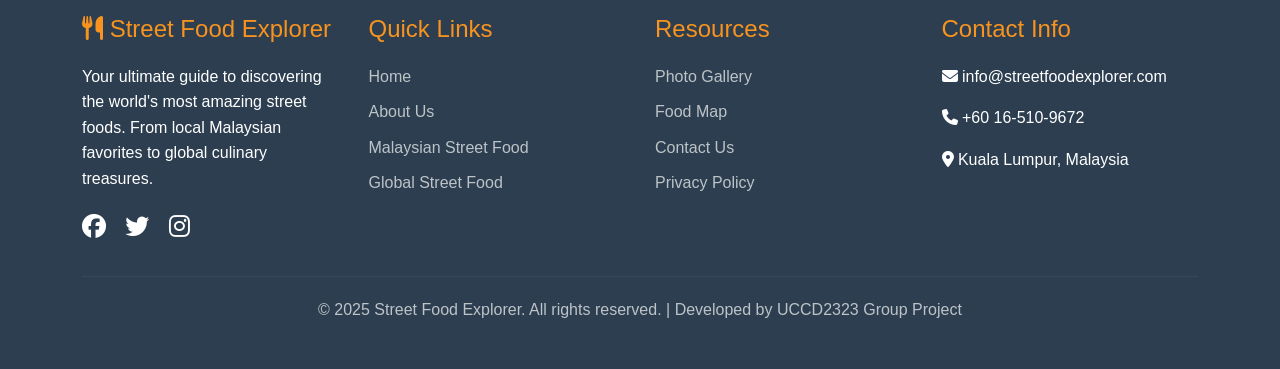
==== commit e994b79e: "c" ====
--- a/about.html
+++ b/about.html
@@ -350,24 +350,96 @@
             display: inline-block;
         }
 
-        /* Responsive Design */
+        /* Responsive Design - Fixed for Mobile */
         @media (max-width: 768px) {
             .about-hero h1 {
-                font-size: 2.5rem;
+                font-size: 2.5rem !important;
+            }
+
+            .about-hero p {
+                font-size: 1.1rem !important;
+                padding: 0 15px !important;
             }
 
             .story-content {
-                padding: 30px 20px;
+                padding: 30px 20px !important;
+                margin: 0 15px 30px !important;
             }
 
             .section-title {
-                font-size: 2rem;
+                font-size: 2rem !important;
+                padding: 0 15px !important;
             }
 
             .team-avatar {
-                width: 150px;
-                height: 150px;
-                font-size: 3rem;
+                width: 150px !important;
+                height: 150px !important;
+                font-size: 3rem !important;
+            }
+
+            .mission-card {
+                margin: 0 15px 30px !important;
+                padding: 30px 20px !important;
+            }
+
+            .fact-card {
+                padding: 20px 15px !important;
+            }
+
+            .fact-number {
+                font-size: 2.5rem !important;
+            }
+
+            .container {
+                padding-left: 15px !important;
+                padding-right: 15px !important;
+            }
+
+            .navbar-brand {
+                font-size: 1.2rem !important;
+            }
+
+            .about-hero {
+                padding: 100px 0 60px !important;
+            }
+
+            .story-section,
+            .mission-section,
+            .team-section {
+                padding: 60px 0 !important;
+            }
+
+            .fun-facts {
+                padding: 60px 0 !important;
+            }
+
+            .fun-facts h2 {
+                font-size: 1.8rem !important;
+                margin-bottom: 2rem !important;
+            }
+        }
+
+        @media (max-width: 480px) {
+            .about-hero h1 {
+                font-size: 2rem !important;
+            }
+
+            .about-hero p {
+                font-size: 1rem !important;
+            }
+
+            .section-title {
+                font-size: 1.8rem !important;
+            }
+
+            .story-content {
+                padding: 20px 15px !important;
+                margin: 0 10px 20px !important;
+            }
+
+            .mission-card {
+                margin: 0 10px 20px !important;
+                padding: 20px 15px !important;
             }
         }
         @media screen and (max-width: 768px) {
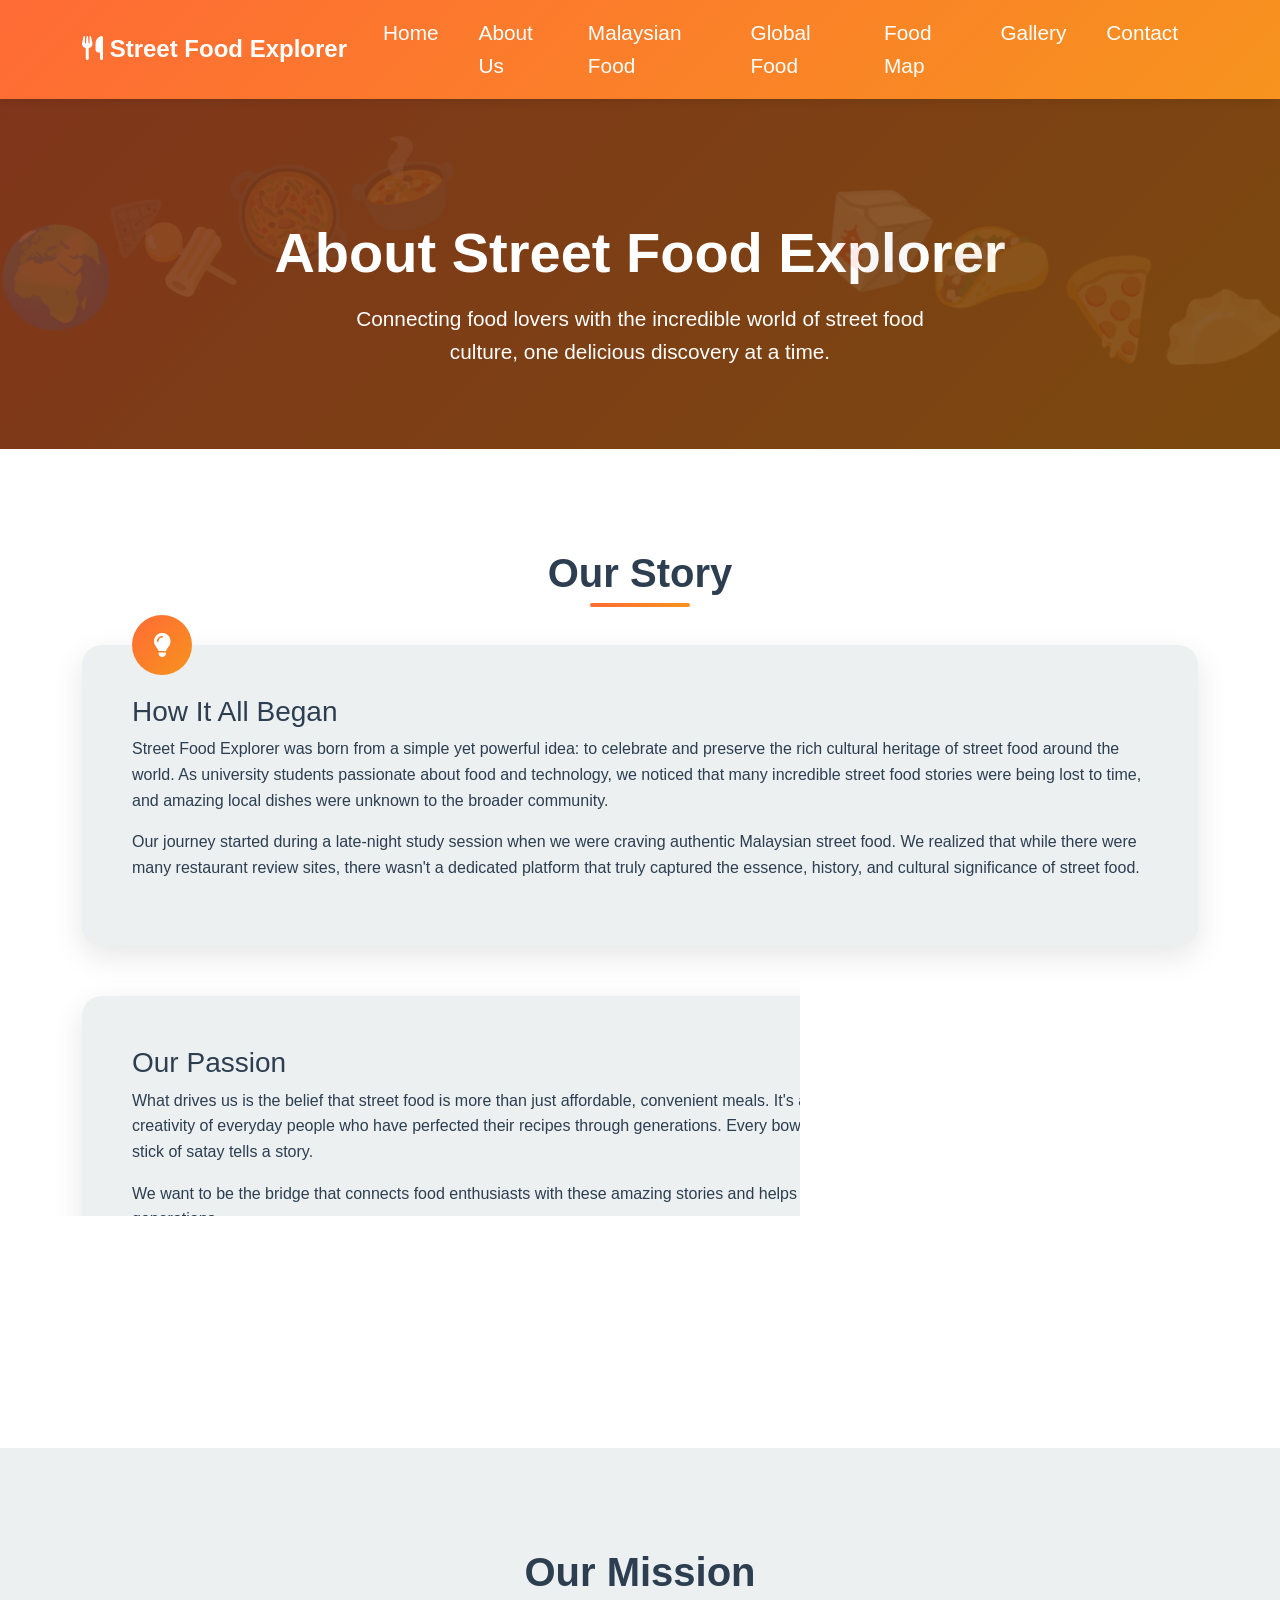
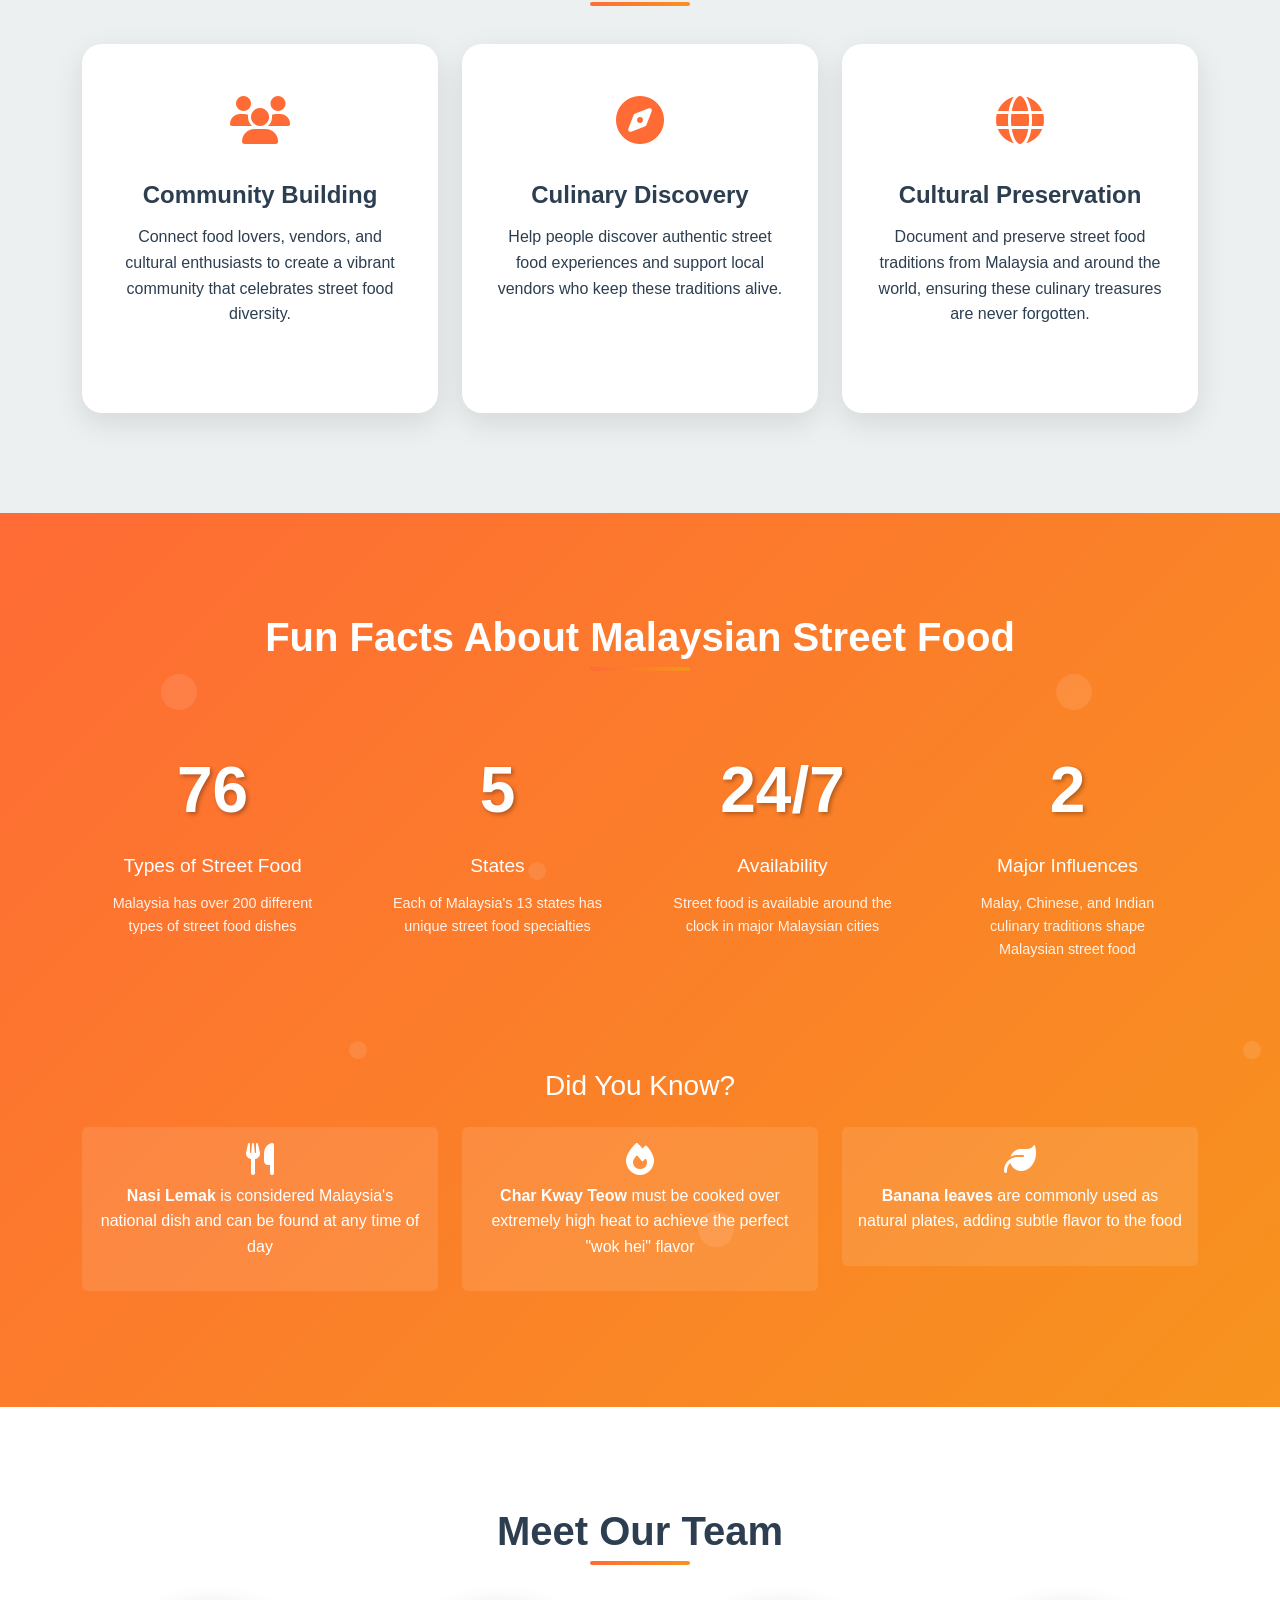
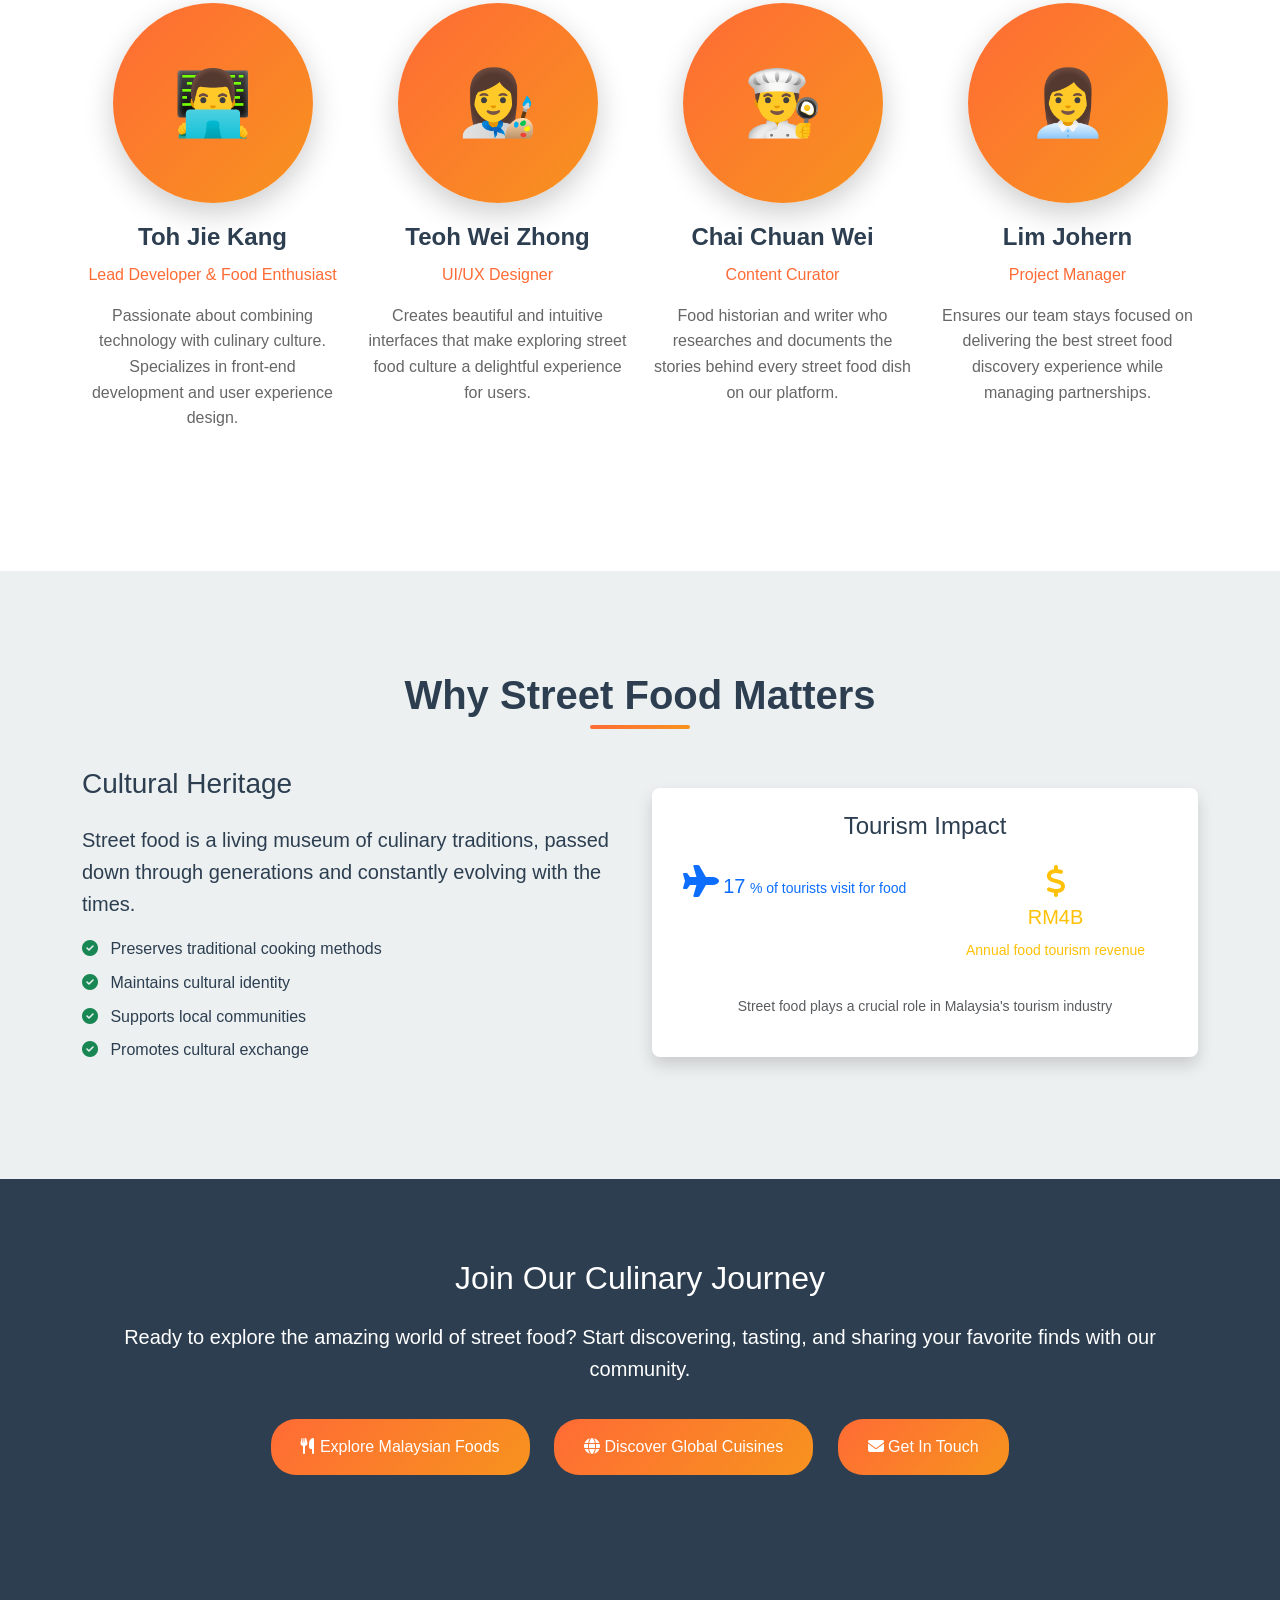
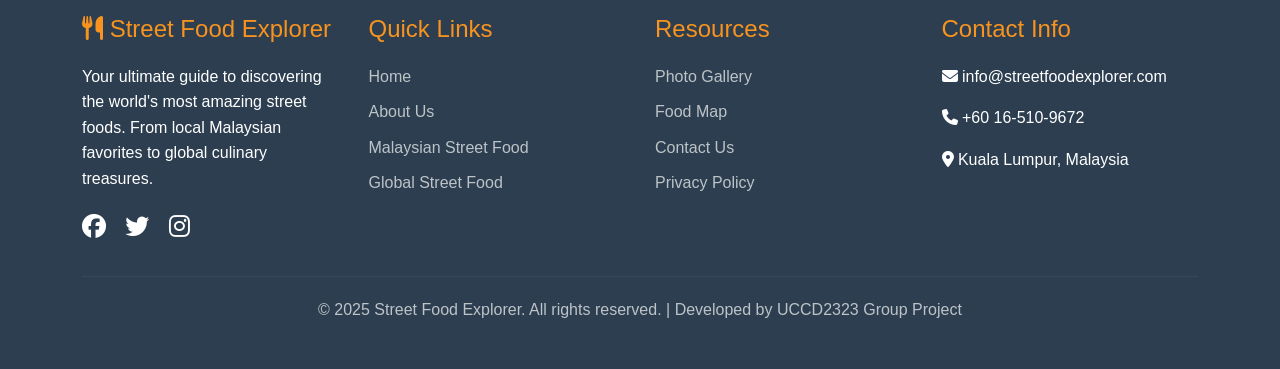
==== commit b43d2a59: "las" ====
--- a/about.html
+++ b/about.html
@@ -440,6 +440,21 @@
             .mission-card {
                 margin: 0 10px 20px !important;
                 padding: 20px 15px !important;
+            }
+        }
+        @media screen and (max-width: 768px) {
+            * {
+                max-width: 100% !important;
+                overflow-x: hidden !important;
+            }
+            
+            .container {
+                width: 100% !important;
+                padding: 0 15px !important;
+            }
+            
+            body {
+                overflow-x: hidden !important;
             }
         }
         @media screen and (max-width: 768px) {
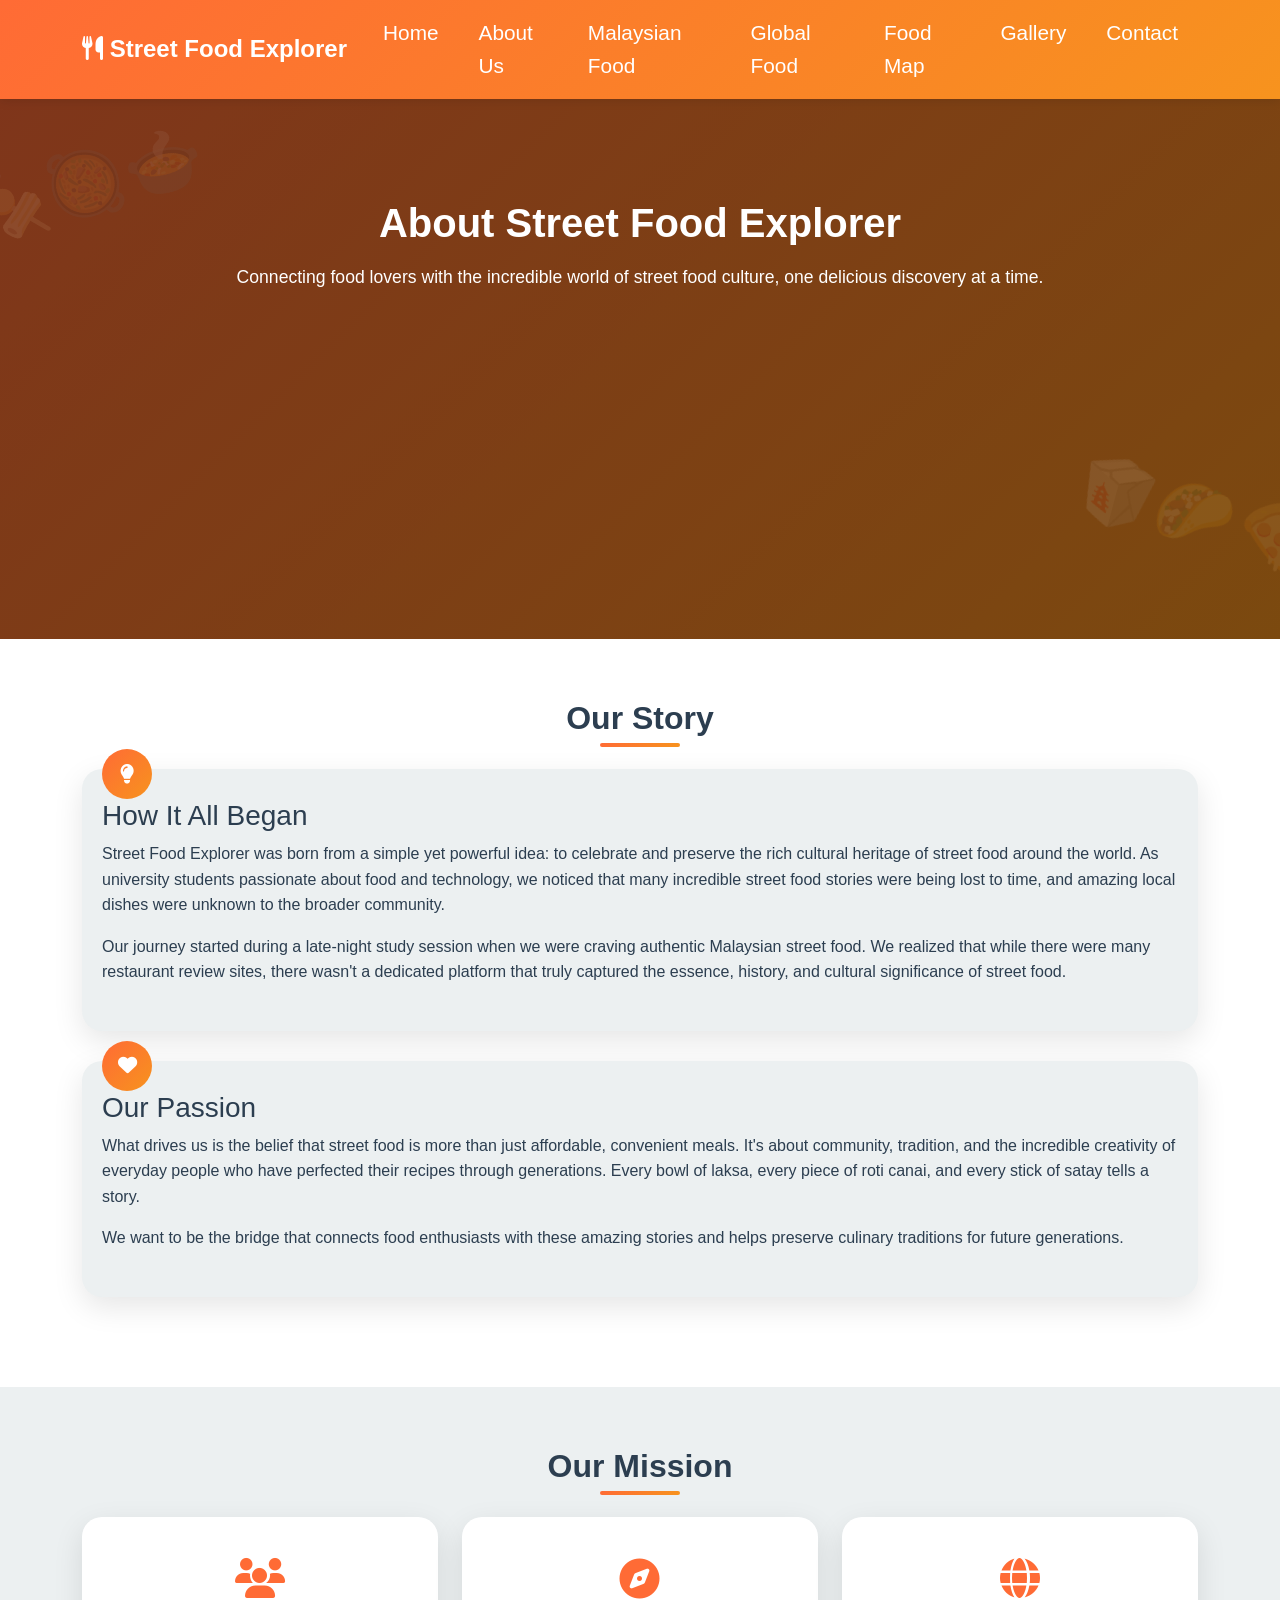
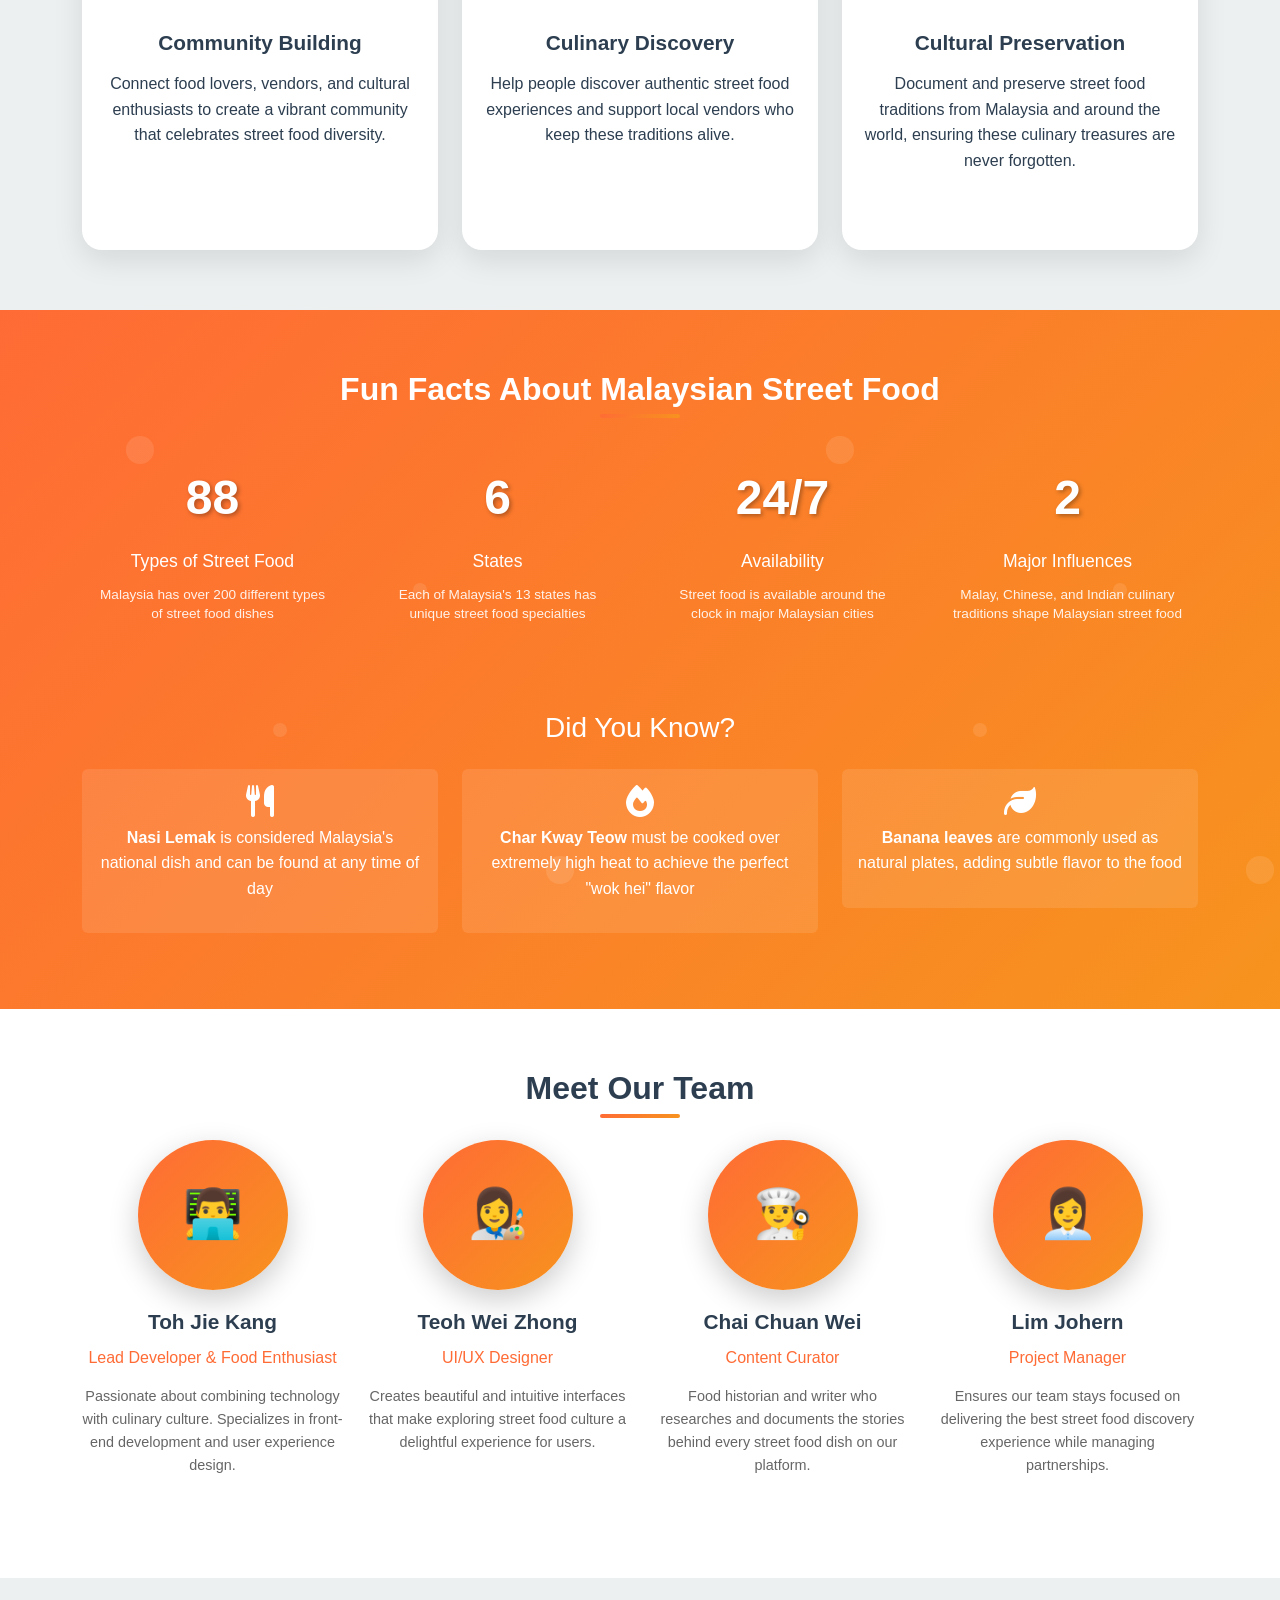
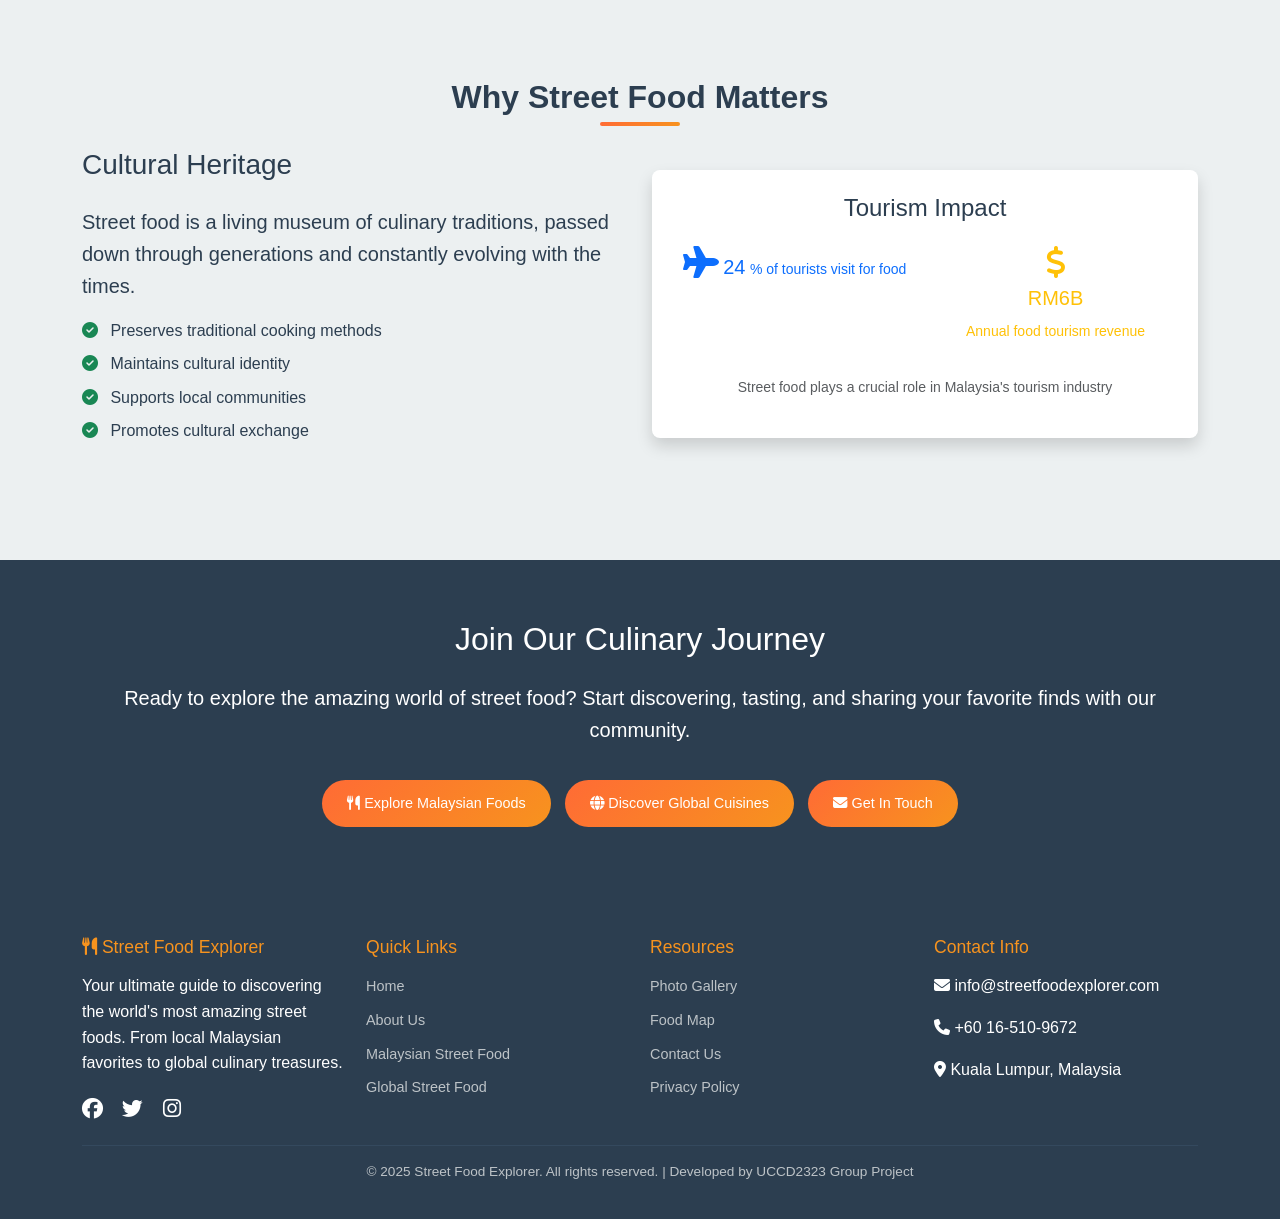
==== commit 4cf5827e: "try" ====
--- a/about.html
+++ b/about.html
@@ -11,23 +11,24 @@
     <link rel="stylesheet" type="text/css" href="style.css">
     <style>
 
-        /* Hero Section */
+        /* Hero Section - MODIFIED */
         .about-hero {
             background: linear-gradient(rgba(0, 0, 0, 0.5), rgba(0, 0, 0, 0.5)),
                 linear-gradient(135deg, var(--primary-color), var(--secondary-color));
             color: white;
-            padding: 120px 0 80px;
+            padding: 100px 0 60px; /* CHANGED: Reduced padding */
             text-align: center;
             position: relative;
             overflow: hidden;
+            min-height: 60vh; /* ADDED: Prevent too short on mobile */
         }
 
         .about-hero::before {
             content: '🍜🌍🍢🥘🍲';
             position: absolute;
-            top: 20%;
-            left: -10%;
-            font-size: 6rem;
+            top: 10%;
+            left: -15%;
+            font-size: 4rem; /* CHANGED: Smaller on mobile */
             opacity: 0.1;
             transform: rotate(-15deg);
             animation: float 6s ease-in-out infinite;
@@ -36,75 +37,75 @@
         .about-hero::after {
             content: '🥡🌮🍕🥟🧆';
             position: absolute;
-            bottom: 20%;
-            right: -10%;
-            font-size: 6rem;
+            bottom: 10%;
+            right: -15%;
+            font-size: 4rem; /* CHANGED: Smaller on mobile */
             opacity: 0.1;
             transform: rotate(15deg);
             animation: float 6s ease-in-out infinite reverse;
         }
 
         @keyframes float {
-
-            0%,
-            100% {
+            0%, 100% {
                 transform: translateY(0) rotate(-15deg);
             }
-
             50% {
                 transform: translateY(-20px) rotate(-15deg);
             }
         }
 
         .about-hero h1 {
-            font-size: 3.5rem;
+            font-size: 2.5rem; /* CHANGED: Start smaller */
             font-weight: bold;
             margin-bottom: 1rem;
+            word-wrap: break-word;
         }
 
         .about-hero p {
-            font-size: 1.3rem;
-            max-width: 600px;
+            font-size: 1.1rem; /* CHANGED: Smaller */
+            max-width: 90%; /* CHANGED: More responsive */
             margin: 0 auto;
-        }
-
-        /* Story Section */
+            padding: 0 15px; /* ADDED: Add padding for mobile */
+        }
+
+        /* Story Section - MODIFIED */
         .story-section {
-            padding: 100px 0;
+            padding: 60px 0; /* CHANGED: Reduced padding */
             background: white;
         }
 
         .story-content {
             background: var(--light-color);
             border-radius: 20px;
-            padding: 50px;
-            margin-bottom: 50px;
+            padding: 30px 20px; /* CHANGED: Reduced padding */
+            margin-bottom: 30px;
             position: relative;
             box-shadow: 0 10px 30px rgba(0, 0, 0, 0.1);
         }
 
         .story-icon {
             position: absolute;
-            top: -30px;
-            left: 50px;
+            top: -20px; /* CHANGED: Adjusted for mobile */
+            left: 20px; /* CHANGED: Adjusted for mobile */
             background: linear-gradient(135deg, var(--primary-color), var(--secondary-color));
-            width: 60px;
-            height: 60px;
+            width: 50px; /* CHANGED: Smaller */
+            height: 50px;
             border-radius: 50%;
             display: flex;
             align-items: center;
             justify-content: center;
             color: white;
-            font-size: 1.5rem;
+            font-size: 1.2rem;
         }
 
         .section-title {
             text-align: center;
-            margin-bottom: 3rem;
-            font-size: 2.5rem;
+            margin-bottom: 2rem;
+            font-size: 2rem; /* CHANGED: Smaller */
             font-weight: bold;
             color: var(--dark-color);
             position: relative;
+            padding: 0 15px; /* ADDED */
         }
 
         .section-title::after {
@@ -113,22 +114,22 @@
             bottom: -10px;
             left: 50%;
             transform: translateX(-50%);
-            width: 100px;
+            width: 80px; /* CHANGED: Smaller */
             height: 4px;
             background: linear-gradient(135deg, var(--primary-color), var(--secondary-color));
             border-radius: 2px;
         }
 
-        /* Mission Section */
+        /* Mission Section - MODIFIED */
         .mission-section {
-            padding: 100px 0;
+            padding: 60px 0;
             background: var(--light-color);
         }
 
         .mission-card {
             background: white;
             border-radius: 20px;
-            padding: 40px 30px;
+            padding: 30px 20px; /* CHANGED: Adjusted padding */
             text-align: center;
             box-shadow: 0 10px 30px rgba(0, 0, 0, 0.1);
             transition: all 0.3s ease;
@@ -137,26 +138,26 @@
         }
 
         .mission-card:hover {
-            transform: translateY(-10px);
-            box-shadow: 0 20px 40px rgba(0, 0, 0, 0.15);
+            transform: translateY(-5px); /* CHANGED: Reduced for mobile */
+            box-shadow: 0 15px 35px rgba(0, 0, 0, 0.15);
         }
 
         .mission-icon {
-            font-size: 3rem;
+            font-size: 2.5rem; /* CHANGED: Smaller */
             color: var(--primary-color);
             margin-bottom: 20px;
         }
 
         .mission-title {
-            font-size: 1.5rem;
+            font-size: 1.3rem; /* CHANGED: Smaller */
             font-weight: bold;
             margin-bottom: 15px;
             color: var(--dark-color);
         }
 
-        /* Fun Facts Section */
+        /* Fun Facts Section - MODIFIED */
         .fun-facts {
-            padding: 100px 0;
+            padding: 60px 0;
             background: linear-gradient(135deg, var(--primary-color), var(--secondary-color));
             color: white;
             position: relative;
@@ -178,7 +179,6 @@
             0% {
                 transform: translate(0, 0);
             }
-
             100% {
                 transform: translate(100px, 100px);
             }
@@ -186,14 +186,14 @@
 
         .fact-card {
             text-align: center;
-            padding: 30px 20px;
-            margin-bottom: 30px;
+            padding: 20px 15px; /* CHANGED: Reduced padding */
+            margin-bottom: 20px;
             position: relative;
             z-index: 2;
         }
 
         .fact-number {
-            font-size: 4rem;
+            font-size: 3rem; /* CHANGED: Smaller */
             font-weight: bold;
             display: block;
             margin-bottom: 10px;
@@ -201,19 +201,20 @@
         }
 
         .fact-label {
-            font-size: 1.2rem;
+            font-size: 1.1rem;
             font-weight: 500;
         }
 
         .fact-description {
-            font-size: 0.9rem;
+            font-size: 0.85rem;
             opacity: 0.9;
             margin-top: 10px;
-        }
-
-        /* Team Section */
+            line-height: 1.4;
+        }
+
+        /* Team Section - MODIFIED */
         .team-section {
-            padding: 100px 0;
+            padding: 60px 0;
             background: white;
         }
 
@@ -223,26 +224,26 @@
         }
 
         .team-avatar {
-            width: 200px;
-            height: 200px;
+            width: 150px; /* CHANGED: Smaller */
+            height: 150px;
             border-radius: 50%;
             background: linear-gradient(135deg, var(--primary-color), var(--secondary-color));
             margin: 0 auto 20px;
             display: flex;
             align-items: center;
             justify-content: center;
-            font-size: 4rem;
+            font-size: 3rem; /* CHANGED: Smaller */
             color: white;
             box-shadow: 0 10px 30px rgba(0, 0, 0, 0.2);
             transition: all 0.3s ease;
         }
 
         .team-member:hover .team-avatar {
-            transform: scale(1.1);
+            transform: scale(1.05); /* CHANGED: Reduced */
         }
 
         .team-name {
-            font-size: 1.5rem;
+            font-size: 1.3rem;
             font-weight: bold;
             margin-bottom: 10px;
             color: var(--dark-color);
@@ -256,13 +257,14 @@
 
         .team-description {
             color: #666;
-            max-width: 300px;
+            max-width: 280px;
             margin: 0 auto;
+            font-size: 0.9rem;
         }
 
         /* Call to Action */
         .cta-section {
-            padding: 80px 0;
+            padding: 60px 0;
             background: var(--dark-color);
             color: white;
             text-align: center;
@@ -272,13 +274,14 @@
             background: linear-gradient(135deg, var(--primary-color), var(--secondary-color));
             border: none;
             color: white;
-            padding: 15px 30px;
+            padding: 12px 25px;
             border-radius: 25px;
             text-decoration: none;
             transition: all 0.3s ease;
             display: inline-block;
             font-weight: 500;
-            margin: 10px;
+            margin: 10px 5px;
+            font-size: 0.9rem;
         }
 
         .btn-custom:hover {
@@ -287,23 +290,24 @@
             box-shadow: 0 10px 20px rgba(255, 107, 53, 0.4);
         }
 
-        /* Footer - Same as index.html */
+        /* Footer */
         .footer {
             background: var(--dark-color);
             color: white;
-            padding: 50px 0 30px;
+            padding: 40px 0 20px;
         }
 
         .footer-content {
             display: grid;
-            grid-template-columns: repeat(auto-fit, minmax(250px, 1fr));
-            gap: 30px;
-            margin-bottom: 30px;
+            grid-template-columns: repeat(auto-fit, minmax(200px, 1fr)); /* CHANGED */
+            gap: 20px;
+            margin-bottom: 20px;
         }
 
         .footer-section h4 {
-            margin-bottom: 20px;
+            margin-bottom: 15px;
             color: var(--secondary-color);
+            font-size: 1.1rem;
         }
 
         .footer-section ul {
@@ -312,13 +316,14 @@
         }
 
         .footer-section ul li {
-            margin-bottom: 10px;
+            margin-bottom: 8px;
         }
 
         .footer-section ul li a {
             color: #bdc3c7;
             text-decoration: none;
             transition: color 0.3s ease;
+            font-size: 0.9rem;
         }
 
         .footer-section ul li a:hover {
@@ -327,7 +332,7 @@
 
         .social-links a {
             color: white;
-            font-size: 1.5rem;
+            font-size: 1.3rem;
             margin-right: 15px;
             transition: all 0.3s ease;
             text-decoration: none;
@@ -340,137 +345,129 @@
 
         .footer-bottom {
             border-top: 1px solid #34495e;
-            padding-top: 20px;
+            padding-top: 15px;
             text-align: center;
             color: #bdc3c7;
+            font-size: 0.85rem;
+        }
+
+        /* ADDED: Mobile-specific fixes */
+        @media (max-width: 768px) {
+            .navbar-brand {
+                font-size: 1.2rem;
+            }
+
+            .about-hero {
+                padding: 80px 0 40px;
+                min-height: 50vh;
+            }
+
+            .about-hero h1 {
+                font-size: 2rem;
+                line-height: 1.2;
+            }
+
+            .about-hero p {
+                font-size: 1rem;
+                padding: 0 20px;
+            }
+
+            .story-content {
+                padding: 25px 15px;
+                border-radius: 15px;
+            }
+
+            .story-icon {
+                width: 40px;
+                height: 40px;
+                font-size: 1rem;
+                top: -15px;
+                left: 15px;
+            }
+
+            .section-title {
+                font-size: 1.7rem;
+                margin-bottom: 1.5rem;
+            }
+
+            .mission-card {
+                padding: 25px 15px;
+            }
+
+            .fact-number {
+                font-size: 2.5rem;
+            }
+
+            .team-avatar {
+                width: 120px;
+                height: 120px;
+                font-size: 2.5rem;
+            }
+
+            .btn-custom {
+                display: block;
+                margin: 10px auto;
+                max-width: 280px;
+            }
+
+            .footer-content {
+                grid-template-columns: 1fr;
+                text-align: center;
+            }
+
+            .container {
+                padding-left: 15px;
+                padding-right: 15px;
+            }
+
+            .story-section,
+            .mission-section,
+            .fun-facts,
+            .team-section,
+            .cta-section {
+                margin-left: 0;
+                margin-right: 0;
+            }
+        }
+
+        @media (max-width: 480px) {
+            .about-hero h1 {
+                font-size: 1.8rem;
+            }
+
+            .about-hero p {
+                font-size: 0.9rem;
+            }
+
+            .section-title {
+                font-size: 1.5rem;
+            }
+
+            .story-content h3 {
+                font-size: 1.3rem;
+            }
+
+            .mission-title {
+                font-size: 1.2rem;
+            }
+
+            .fact-number {
+                font-size: 2rem;
+            }
+
+            .team-name {
+                font-size: 1.2rem;
+            }
+
+            .footer-section p,
+            .footer-section li a {
+                font-size: 0.85rem;
+            }
         }
 
         /* Counter Animation */
         .counter {
             display: inline-block;
-        }
-
-        /* Responsive Design - Fixed for Mobile */
-        @media (max-width: 768px) {
-            .about-hero h1 {
-                font-size: 2.5rem !important;
-            }
-
-            .about-hero p {
-                font-size: 1.1rem !important;
-                padding: 0 15px !important;
-            }
-
-            .story-content {
-                padding: 30px 20px !important;
-                margin: 0 15px 30px !important;
-            }
-
-            .section-title {
-                font-size: 2rem !important;
-                padding: 0 15px !important;
-            }
-
-            .team-avatar {
-                width: 150px !important;
-                height: 150px !important;
-                font-size: 3rem !important;
-            }
-
-            .mission-card {
-                margin: 0 15px 30px !important;
-                padding: 30px 20px !important;
-            }
-
-            .fact-card {
-                padding: 20px 15px !important;
-            }
-
-            .fact-number {
-                font-size: 2.5rem !important;
-            }
-
-            .container {
-                padding-left: 15px !important;
-                padding-right: 15px !important;
-            }
-
-            .navbar-brand {
-                font-size: 1.2rem !important;
-            }
-
-            .about-hero {
-                padding: 100px 0 60px !important;
-            }
-
-            .story-section,
-            .mission-section,
-            .team-section {
-                padding: 60px 0 !important;
-            }
-
-            .fun-facts {
-                padding: 60px 0 !important;
-            }
-
-            .fun-facts h2 {
-                font-size: 1.8rem !important;
-                margin-bottom: 2rem !important;
-            }
-        }
-
-        @media (max-width: 480px) {
-            .about-hero h1 {
-                font-size: 2rem !important;
-            }
-
-            .about-hero p {
-                font-size: 1rem !important;
-            }
-
-            .section-title {
-                font-size: 1.8rem !important;
-            }
-
-            .story-content {
-                padding: 20px 15px !important;
-                margin: 0 10px 20px !important;
-            }
-
-            .mission-card {
-                margin: 0 10px 20px !important;
-                padding: 20px 15px !important;
-            }
-        }
-        @media screen and (max-width: 768px) {
-            * {
-                max-width: 100% !important;
-                overflow-x: hidden !important;
-            }
-            
-            .container {
-                width: 100% !important;
-                padding: 0 15px !important;
-            }
-            
-            body {
-                overflow-x: hidden !important;
-            }
-        }
-        @media screen and (max-width: 768px) {
-            * {
-                max-width: 100% !important;
-                overflow-x: hidden !important;
-            }
-            
-            .container {
-                width: 100% !important;
-                padding: 0 15px !important;
-            }
-            
-            body {
-                overflow-x: hidden !important;
-            }
         }
     </style>
 </head>
@@ -615,14 +612,14 @@
         <div class="container">
             <h2 class="section-title text-white">Fun Facts About Malaysian Street Food</h2>
             <div class="row">
-                <div class="col-md-3">
+                <div class="col-md-3 col-6">
                     <div class="fact-card animate__animated animate__fadeInUp">
                         <span class="fact-number counter" data-target="200">0</span>
                         <div class="fact-label">Types of Street Food</div>
                         <div class="fact-description">Malaysia has over 200 different types of street food dishes</div>
                     </div>
                 </div>
-                <div class="col-md-3">
+                <div class="col-md-3 col-6">
                     <div class="fact-card animate__animated animate__fadeInUp" style="animation-delay: 0.2s;">
                         <span class="fact-number counter" data-target="13">0</span>
                         <div class="fact-label">States</div>
@@ -630,7 +627,7 @@
                         </div>
                     </div>
                 </div>
-                <div class="col-md-3">
+                <div class="col-md-3 col-6">
                     <div class="fact-card animate__animated animate__fadeInUp" style="animation-delay: 0.4s;">
                         <span class="fact-number">24/7</span>
                         <div class="fact-label">Availability</div>
@@ -638,7 +635,7 @@
                             cities</div>
                     </div>
                 </div>
-                <div class="col-md-3">
+                <div class="col-md-3 col-6">
                     <div class="fact-card animate__animated animate__fadeInUp" style="animation-delay: 0.6s;">
                         <span class="fact-number counter" data-target="3">0</span>
                         <div class="fact-label">Major Influences</div>
@@ -684,7 +681,7 @@
         <div class="container">
             <h2 class="section-title">Meet Our Team</h2>
             <div class="row">
-                <div class="col-md-3">
+                <div class="col-lg-3 col-md-6">
                     <div class="team-member animate__animated animate__fadeInUp">
                         <div class="team-avatar">👨‍💻</div>
                         <h4 class="team-name">Toh Jie Kang</h4>
@@ -693,7 +690,7 @@
                             Specializes in front-end development and user experience design.</p>
                     </div>
                 </div>
-                <div class="col-md-3">
+                <div class="col-lg-3 col-md-6">
                     <div class="team-member animate__animated animate__fadeInUp" style="animation-delay: 0.2s;">
                         <div class="team-avatar">👩‍🎨</div>
                         <h4 class="team-name">Teoh Wei Zhong</h4>
@@ -702,7 +699,7 @@
                             street food culture a delightful experience for users.</p>
                     </div>
                 </div>
-                <div class="col-md-3">
+                <div class="col-lg-3 col-md-6">
                     <div class="team-member animate__animated animate__fadeInUp" style="animation-delay: 0.4s;">
                         <div class="team-avatar">👨‍🍳</div>
                         <h4 class="team-name">Chai Chuan Wei</h4>
@@ -711,7 +708,7 @@
                             behind every street food dish on our platform.</p>
                     </div>
                 </div>
-                <div class="col-md-3">
+                <div class="col-lg-3 col-md-6">
                     <div class="team-member animate__animated animate__fadeInUp" style="animation-delay: 0.6s;">
                         <div class="team-avatar">👩‍💼</div>
                         <h4 class="team-name">Lim Johern</h4>
@@ -845,39 +842,7 @@
 
     <script src="https://cdnjs.cloudflare.com/ajax/libs/bootstrap/5.3.0/js/bootstrap.bundle.min.js"></script>
     <script src="https://cdnjs.cloudflare.com/ajax/libs/jquery/3.7.0/jquery.min.js"></script>
-    <script>
-        // Initialize page
-        $(document).ready(function () {
-            initializeAboutPage();
-            updatePageTracking();
-            startCounterAnimations();
-        });
-
-        function initializeAboutPage() {
-            // Store page visit in session storage
-            const sessionData = JSON.parse(sessionStorage.getItem('streetFood_session') || '{}');
-            if (!sessionData.pageViews) sessionData.pageViews = [];
-
-            sessionData.pageViews.push({
-                page: 'about',
-                timestamp: new Date().toISOString()
-            });
-
-            sessionStorage.setItem('streetFood_session', JSON.stringify(sessionData));
-            console.log('About page initialized');
-        }
-
-        function updatePageTracking() {
-            // Update user preferences for visited pages
-            const preferences = JSON.parse(localStorage.getItem('streetFood_preferences') || '{}');
-            if (!preferences.visitedPages) preferences.visitedPages = [];
-
-            if (!preferences.visitedPages.includes('about')) {
-                preferences.visitedPages.push('about');
-                localStorage.setItem('streetFood_preferences', JSON.stringify(preferences));
-            }
-        }
-
+<script>
         // Counter Animation
         function startCounterAnimations() {
             const counters = document.querySelectorAll('.counter');
@@ -897,6 +862,8 @@
 
         function animateCounter(element) {
             const target = parseInt(element.getAttribute('data-target'));
+            if (!target) return;
+            
             const increment = target / 50;
             let current = 0;
 
@@ -934,41 +901,51 @@
                 </div>
             `;
 
-            $('body').append(modal);
-            $('#privacyModal').modal('show');
-            $('#privacyModal').on('hidden.bs.modal', function () {
-                $(this).remove();
+            document.body.insertAdjacentHTML('beforeend', modal);
+            const modalElement = new bootstrap.Modal(document.getElementById('privacyModal'));
+            modalElement.show();
+            
+            document.getElementById('privacyModal').addEventListener('hidden.bs.modal', function () {
+                this.remove();
             });
         }
 
-        // Smooth scrolling for anchor links
-        $('a[href^="#"]').on('click', function (e) {
-            e.preventDefault();
-            const target = $($(this).attr('href'));
-            if (target.length) {
-                $('html, body').animate({
-                    scrollTop: target.offset().top - 100
-                }, 800);
-            }
-        });
-
-        // Animation on scroll
-        const animateOnScroll = new IntersectionObserver((entries) => {
-            entries.forEach(entry => {
-                if (entry.isIntersecting) {
-                    entry.target.classList.add('animate__animated', 'animate__fadeInUp');
-                }
+        // Initialize page when DOM is loaded
+        document.addEventListener('DOMContentLoaded', function() {
+            startCounterAnimations();
+            
+            // Smooth scrolling for anchor links
+            document.querySelectorAll('a[href^="#"]').forEach(anchor => {
+                anchor.addEventListener('click', function (e) {
+                    e.preventDefault();
+                    const target = document.querySelector(this.getAttribute('href'));
+                    if (target) {
+                        target.scrollIntoView({
+                            behavior: 'smooth',
+                            block: 'start'
+                        });
+                    }
+                });
+            });
+
+            // Animation on scroll
+            const animateOnScroll = new IntersectionObserver((entries) => {
+                entries.forEach(entry => {
+                    if (entry.isIntersecting) {
+                        entry.target.classList.add('animate__animated', 'animate__fadeInUp');
+                    }
+                });
+            }, {
+                threshold: 0.1
+            });
+
+            document.querySelectorAll('.mission-card, .fact-card, .team-member').forEach(el => {
+                animateOnScroll.observe(el);
             });
         });
 
-        document.querySelectorAll('.mission-card, .fact-card, .team-member').forEach(el => {
-            animateOnScroll.observe(el);
-        });
-
-        console.log('🍜 About Us Page Loaded Successfully!');
-        console.log('📊 Page tracking and analytics active');
-        console.log('✨ Animations and counters ready');
-    </script>
+        console.log('Street Food Explorer About Page Loaded Successfully!');
+</script>
 </body>
 
 </html>
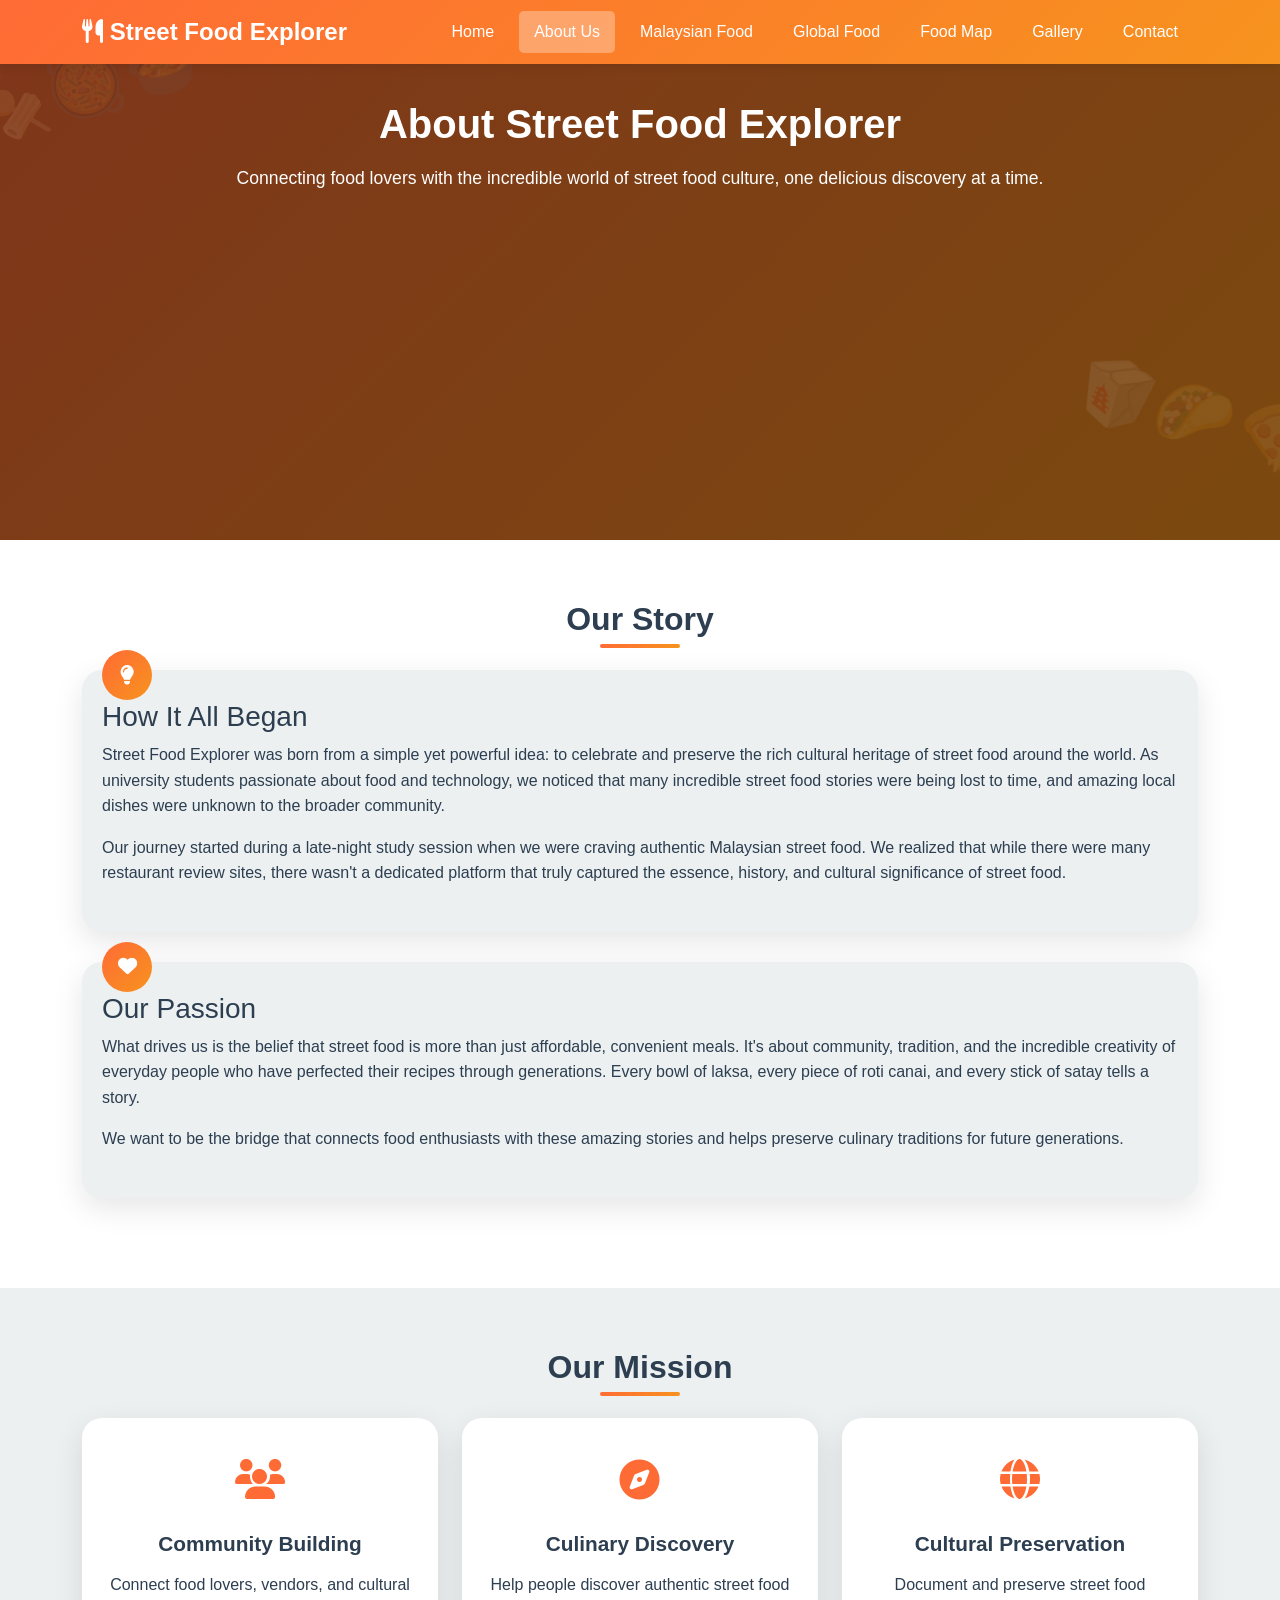
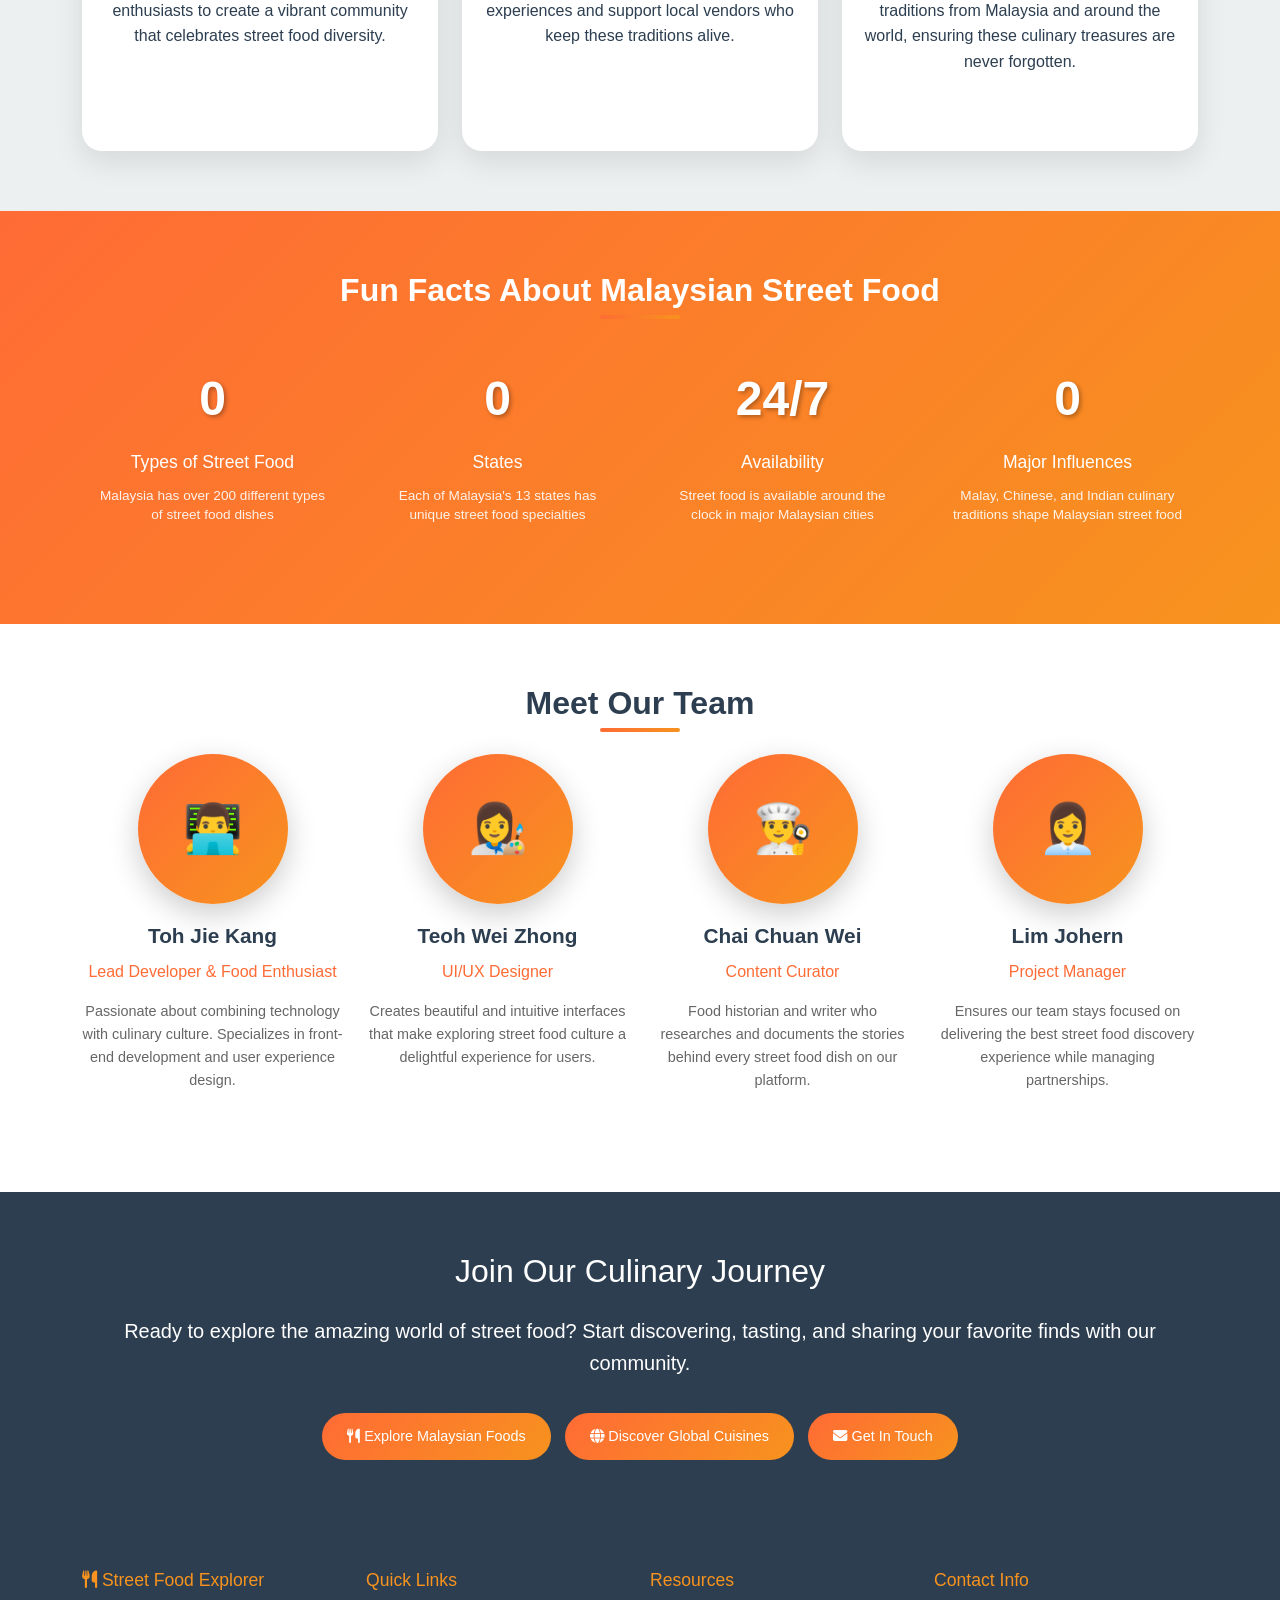
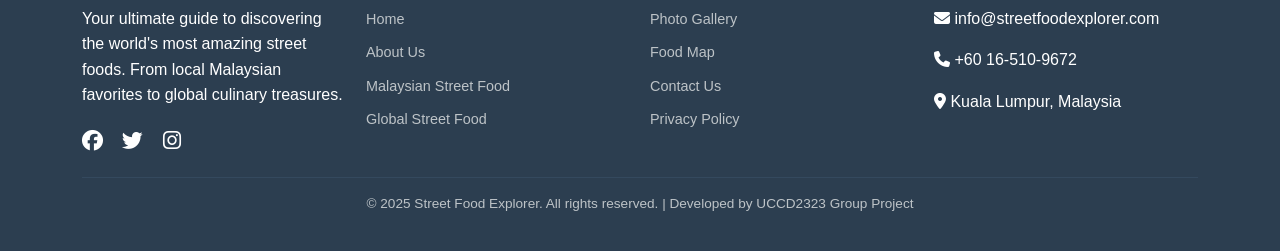
==== commit c6e900e0: "test" ====
--- a/about.html
+++ b/about.html
@@ -8,19 +8,69 @@
     <link href="https://cdnjs.cloudflare.com/ajax/libs/bootstrap/5.3.0/css/bootstrap.min.css" rel="stylesheet">
     <link href="https://cdnjs.cloudflare.com/ajax/libs/font-awesome/6.4.0/css/all.min.css" rel="stylesheet">
     <link href="https://cdnjs.cloudflare.com/ajax/libs/animate.css/4.1.1/animate.min.css" rel="stylesheet">
-    <link rel="stylesheet" type="text/css" href="style.css">
     <style>
-
-        /* Hero Section - MODIFIED */
+        :root {
+            --primary-color: #ff6b35;
+            --secondary-color: #f7931e;
+            --accent-color: #2ecc71;
+            --dark-color: #2c3e50;
+            --light-color: #ecf0f1;
+        }
+
+        * {
+            margin: 0;
+            padding: 0;
+            box-sizing: border-box;
+        }
+
+        body {
+            font-family: 'Segoe UI', Tahoma, Geneva, Verdana, sans-serif;
+            line-height: 1.6;
+            color: var(--dark-color);
+            overflow-x: hidden; /* Prevent horizontal scroll */
+        }
+
+        /* Navigation - Fixed */
+        .navbar {
+            background: linear-gradient(135deg, var(--primary-color), var(--secondary-color));
+            box-shadow: 0 2px 10px rgba(0, 0, 0, 0.1);
+            padding: 0.5rem 0; /* Reduced padding for mobile */
+        }
+
+        .navbar-brand {
+            font-weight: bold;
+            font-size: 1.5rem;
+            color: white !important;
+        }
+
+        .navbar-nav .nav-link {
+            color: white !important;
+            font-weight: 500;
+            transition: all 0.3s ease;
+            margin: 0 5px;
+            border-radius: 5px;
+            padding: 8px 15px !important;
+        }
+
+        .navbar-nav .nav-link:hover {
+            background-color: rgba(255, 255, 255, 0.2);
+            transform: translateY(-2px);
+        }
+
+        .navbar-nav .nav-link.active {
+            background-color: rgba(255, 255, 255, 0.3);
+        }
+
+        /* Hero Section - Fixed for mobile */
         .about-hero {
             background: linear-gradient(rgba(0, 0, 0, 0.5), rgba(0, 0, 0, 0.5)),
                 linear-gradient(135deg, var(--primary-color), var(--secondary-color));
             color: white;
-            padding: 100px 0 60px; /* CHANGED: Reduced padding */
+            padding: 100px 0 60px; /* Reduced padding for mobile */
             text-align: center;
             position: relative;
             overflow: hidden;
-            min-height: 60vh; /* ADDED: Prevent too short on mobile */
+            min-height: 60vh; /* Prevent too short on mobile */
         }
 
         .about-hero::before {
@@ -28,7 +78,7 @@
             position: absolute;
             top: 10%;
             left: -15%;
-            font-size: 4rem; /* CHANGED: Smaller on mobile */
+            font-size: 4rem; /* Smaller on mobile */
             opacity: 0.1;
             transform: rotate(-15deg);
             animation: float 6s ease-in-out infinite;
@@ -39,7 +89,7 @@
             position: absolute;
             bottom: 10%;
             right: -15%;
-            font-size: 4rem; /* CHANGED: Smaller on mobile */
+            font-size: 4rem; /* Smaller on mobile */
             opacity: 0.1;
             transform: rotate(15deg);
             animation: float 6s ease-in-out infinite reverse;
@@ -55,29 +105,29 @@
         }
 
         .about-hero h1 {
-            font-size: 2.5rem; /* CHANGED: Start smaller */
+            font-size: 2.5rem; /* Start smaller for mobile */
             font-weight: bold;
             margin-bottom: 1rem;
             word-wrap: break-word;
         }
 
         .about-hero p {
-            font-size: 1.1rem; /* CHANGED: Smaller */
-            max-width: 90%; /* CHANGED: More responsive */
+            font-size: 1.1rem; /* Smaller for mobile */
+            max-width: 90%; /* More responsive */
             margin: 0 auto;
-            padding: 0 15px; /* ADDED: Add padding for mobile */
-        }
-
-        /* Story Section - MODIFIED */
+            padding: 0 15px; /* Add padding for mobile */
+        }
+
+        /* Story Section - Fixed */
         .story-section {
-            padding: 60px 0; /* CHANGED: Reduced padding */
+            padding: 60px 0; /* Reduced padding */
             background: white;
         }
 
         .story-content {
             background: var(--light-color);
             border-radius: 20px;
-            padding: 30px 20px; /* CHANGED: Reduced padding */
+            padding: 30px 20px; /* Reduced padding for mobile */
             margin-bottom: 30px;
             position: relative;
             box-shadow: 0 10px 30px rgba(0, 0, 0, 0.1);
@@ -85,10 +135,10 @@
 
         .story-icon {
             position: absolute;
-            top: -20px; /* CHANGED: Adjusted for mobile */
-            left: 20px; /* CHANGED: Adjusted for mobile */
+            top: -20px; /* Adjusted for mobile */
+            left: 20px; /* Adjusted for mobile */
             background: linear-gradient(135deg, var(--primary-color), var(--secondary-color));
-            width: 50px; /* CHANGED: Smaller */
+            width: 50px; /* Smaller for mobile */
             height: 50px;
             border-radius: 50%;
             display: flex;
@@ -101,11 +151,11 @@
         .section-title {
             text-align: center;
             margin-bottom: 2rem;
-            font-size: 2rem; /* CHANGED: Smaller */
+            font-size: 2rem; /* Smaller for mobile */
             font-weight: bold;
             color: var(--dark-color);
             position: relative;
-            padding: 0 15px; /* ADDED */
+            padding: 0 15px; /* Add padding */
         }
 
         .section-title::after {
@@ -114,13 +164,13 @@
             bottom: -10px;
             left: 50%;
             transform: translateX(-50%);
-            width: 80px; /* CHANGED: Smaller */
+            width: 80px; /* Smaller for mobile */
             height: 4px;
             background: linear-gradient(135deg, var(--primary-color), var(--secondary-color));
             border-radius: 2px;
         }
 
-        /* Mission Section - MODIFIED */
+        /* Mission Section - Fixed */
         .mission-section {
             padding: 60px 0;
             background: var(--light-color);
@@ -129,7 +179,7 @@
         .mission-card {
             background: white;
             border-radius: 20px;
-            padding: 30px 20px; /* CHANGED: Adjusted padding */
+            padding: 30px 20px; /* Adjusted padding */
             text-align: center;
             box-shadow: 0 10px 30px rgba(0, 0, 0, 0.1);
             transition: all 0.3s ease;
@@ -138,24 +188,24 @@
         }
 
         .mission-card:hover {
-            transform: translateY(-5px); /* CHANGED: Reduced for mobile */
+            transform: translateY(-5px); /* Reduced for mobile */
             box-shadow: 0 15px 35px rgba(0, 0, 0, 0.15);
         }
 
         .mission-icon {
-            font-size: 2.5rem; /* CHANGED: Smaller */
+            font-size: 2.5rem; /* Smaller for mobile */
             color: var(--primary-color);
             margin-bottom: 20px;
         }
 
         .mission-title {
-            font-size: 1.3rem; /* CHANGED: Smaller */
+            font-size: 1.3rem; /* Smaller for mobile */
             font-weight: bold;
             margin-bottom: 15px;
             color: var(--dark-color);
         }
 
-        /* Fun Facts Section - MODIFIED */
+        /* Fun Facts Section - Fixed */
         .fun-facts {
             padding: 60px 0;
             background: linear-gradient(135deg, var(--primary-color), var(--secondary-color));
@@ -164,36 +214,16 @@
             overflow: hidden;
         }
 
-        .fun-facts::before {
-            content: '';
-            position: absolute;
-            top: 0;
-            left: 0;
-            right: 0;
-            bottom: 0;
-            background: url('data:image/svg+xml,<svg xmlns="http://www.w3.org/2000/svg" viewBox="0 0 100 100"><circle fill="rgba(255,255,255,0.1)" cx="20" cy="20" r="2"/><circle fill="rgba(255,255,255,0.1)" cx="80" cy="80" r="2"/><circle fill="rgba(255,255,255,0.1)" cx="40" cy="60" r="1"/><circle fill="rgba(255,255,255,0.1)" cx="60" cy="40" r="1"/></svg>') repeat;
-            animation: backgroundMove 20s linear infinite;
-        }
-
-        @keyframes backgroundMove {
-            0% {
-                transform: translate(0, 0);
-            }
-            100% {
-                transform: translate(100px, 100px);
-            }
-        }
-
         .fact-card {
             text-align: center;
-            padding: 20px 15px; /* CHANGED: Reduced padding */
+            padding: 20px 15px; /* Reduced padding */
             margin-bottom: 20px;
             position: relative;
             z-index: 2;
         }
 
         .fact-number {
-            font-size: 3rem; /* CHANGED: Smaller */
+            font-size: 3rem; /* Smaller for mobile */
             font-weight: bold;
             display: block;
             margin-bottom: 10px;
@@ -212,7 +242,7 @@
             line-height: 1.4;
         }
 
-        /* Team Section - MODIFIED */
+        /* Team Section - Fixed */
         .team-section {
             padding: 60px 0;
             background: white;
@@ -224,7 +254,7 @@
         }
 
         .team-avatar {
-            width: 150px; /* CHANGED: Smaller */
+            width: 150px; /* Smaller for mobile */
             height: 150px;
             border-radius: 50%;
             background: linear-gradient(135deg, var(--primary-color), var(--secondary-color));
@@ -232,14 +262,14 @@
             display: flex;
             align-items: center;
             justify-content: center;
-            font-size: 3rem; /* CHANGED: Smaller */
+            font-size: 3rem; /* Smaller for mobile */
             color: white;
             box-shadow: 0 10px 30px rgba(0, 0, 0, 0.2);
             transition: all 0.3s ease;
         }
 
         .team-member:hover .team-avatar {
-            transform: scale(1.05); /* CHANGED: Reduced */
+            transform: scale(1.05); /* Reduced for mobile */
         }
 
         .team-name {
@@ -299,7 +329,7 @@
 
         .footer-content {
             display: grid;
-            grid-template-columns: repeat(auto-fit, minmax(200px, 1fr)); /* CHANGED */
+            grid-template-columns: repeat(auto-fit, minmax(200px, 1fr)); /* More responsive */
             gap: 20px;
             margin-bottom: 20px;
         }
@@ -351,7 +381,7 @@
             font-size: 0.85rem;
         }
 
-        /* ADDED: Mobile-specific fixes */
+        /* Mobile-specific fixes */
         @media (max-width: 768px) {
             .navbar-brand {
                 font-size: 1.2rem;
@@ -415,11 +445,13 @@
                 text-align: center;
             }
 
+            /* Fix container padding on mobile */
             .container {
                 padding-left: 15px;
                 padding-right: 15px;
             }
 
+            /* Ensure sections don't have negative margins */
             .story-section,
             .mission-section,
             .fun-facts,
@@ -473,19 +505,6 @@
 </head>
 
 <body>
-    <script>
-        // Adjust body padding to prevent fixed navbar from overlapping content on small screens
-        (function adjustBodyPaddingForNavbar() {
-            function setPadding() {
-                var nav = document.querySelector('.navbar.fixed-top');
-                if (!nav) return;
-                document.body.style.paddingTop = nav.offsetHeight + 'px';
-            }
-            window.addEventListener('DOMContentLoaded', setPadding);
-            window.addEventListener('load', setPadding);
-            window.addEventListener('resize', setPadding);
-        })();
-    </script>
     <!-- Navigation -->
     <nav class="navbar navbar-expand-lg navbar-dark fixed-top">
         <div class="container">
@@ -528,8 +547,7 @@
         <div class="container">
             <div class="animate__animated animate__fadeInDown">
                 <h1>About Street Food Explorer</h1>
-                <p class="lead">Connecting food lovers with the incredible world of street food culture, one delicious
-                    discovery at a time.</p>
+                <p class="lead">Connecting food lovers with the incredible world of street food culture, one delicious discovery at a time.</p>
             </div>
         </div>
     </section>
@@ -544,13 +562,8 @@
                     <i class="fas fa-lightbulb"></i>
                 </div>
                 <h3>How It All Began</h3>
-                <p>Street Food Explorer was born from a simple yet powerful idea: to celebrate and preserve the rich
-                    cultural heritage of street food around the world. As university students passionate about food and
-                    technology, we noticed that many incredible street food stories were being lost to time, and amazing
-                    local dishes were unknown to the broader community.</p>
-                <p>Our journey started during a late-night study session when we were craving authentic Malaysian street
-                    food. We realized that while there were many restaurant review sites, there wasn't a dedicated
-                    platform that truly captured the essence, history, and cultural significance of street food.</p>
+                <p>Street Food Explorer was born from a simple yet powerful idea: to celebrate and preserve the rich cultural heritage of street food around the world. As university students passionate about food and technology, we noticed that many incredible street food stories were being lost to time, and amazing local dishes were unknown to the broader community.</p>
+                <p>Our journey started during a late-night study session when we were craving authentic Malaysian street food. We realized that while there were many restaurant review sites, there wasn't a dedicated platform that truly captured the essence, history, and cultural significance of street food.</p>
             </div>
 
             <div class="story-content animate__animated animate__fadeInRight">
@@ -558,12 +571,8 @@
                     <i class="fas fa-heart"></i>
                 </div>
                 <h3>Our Passion</h3>
-                <p>What drives us is the belief that street food is more than just affordable, convenient meals. It's
-                    about community, tradition, and the incredible creativity of everyday people who have perfected
-                    their recipes through generations. Every bowl of laksa, every piece of roti canai, and every stick
-                    of satay tells a story.</p>
-                <p>We want to be the bridge that connects food enthusiasts with these amazing stories and helps preserve
-                    culinary traditions for future generations.</p>
+                <p>What drives us is the belief that street food is more than just affordable, convenient meals. It's about community, tradition, and the incredible creativity of everyday people who have perfected their recipes through generations. Every bowl of laksa, every piece of roti canai, and every stick of satay tells a story.</p>
+                <p>We want to be the bridge that connects food enthusiasts with these amazing stories and helps preserve culinary traditions for future generations.</p>
             </div>
         </div>
     </section>
@@ -579,8 +588,7 @@
                             <i class="fas fa-users"></i>
                         </div>
                         <h4 class="mission-title">Community Building</h4>
-                        <p>Connect food lovers, vendors, and cultural enthusiasts to create a vibrant community that
-                            celebrates street food diversity.</p>
+                        <p>Connect food lovers, vendors, and cultural enthusiasts to create a vibrant community that celebrates street food diversity.</p>
                     </div>
                 </div>
                 <div class="col-md-4">
@@ -589,8 +597,7 @@
                             <i class="fas fa-compass"></i>
                         </div>
                         <h4 class="mission-title">Culinary Discovery</h4>
-                        <p>Help people discover authentic street food experiences and support local vendors who keep
-                            these traditions alive.</p>
+                        <p>Help people discover authentic street food experiences and support local vendors who keep these traditions alive.</p>
                     </div>
                 </div>
                 <div class="col-md-4">
@@ -599,8 +606,7 @@
                             <i class="fas fa-globe"></i>
                         </div>
                         <h4 class="mission-title">Cultural Preservation</h4>
-                        <p>Document and preserve street food traditions from Malaysia and around the world, ensuring these
-                            culinary treasures are never forgotten.</p>
+                        <p>Document and preserve street food traditions from Malaysia and around the world, ensuring these culinary treasures are never forgotten.</p>
                     </div>
                 </div>
             </div>
@@ -623,53 +629,21 @@
                     <div class="fact-card animate__animated animate__fadeInUp" style="animation-delay: 0.2s;">
                         <span class="fact-number counter" data-target="13">0</span>
                         <div class="fact-label">States</div>
-                        <div class="fact-description">Each of Malaysia's 13 states has unique street food specialties
-                        </div>
+                        <div class="fact-description">Each of Malaysia's 13 states has unique street food specialties</div>
                     </div>
                 </div>
                 <div class="col-md-3 col-6">
                     <div class="fact-card animate__animated animate__fadeInUp" style="animation-delay: 0.4s;">
                         <span class="fact-number">24/7</span>
                         <div class="fact-label">Availability</div>
-                        <div class="fact-description">Street food is available around the clock in major Malaysian
-                            cities</div>
+                        <div class="fact-description">Street food is available around the clock in major Malaysian cities</div>
                     </div>
                 </div>
                 <div class="col-md-3 col-6">
                     <div class="fact-card animate__animated animate__fadeInUp" style="animation-delay: 0.6s;">
                         <span class="fact-number counter" data-target="3">0</span>
                         <div class="fact-label">Major Influences</div>
-                        <div class="fact-description">Malay, Chinese, and Indian culinary traditions shape Malaysian
-                            street food</div>
-                    </div>
-                </div>
-            </div>
-
-            <div class="row mt-5">
-                <div class="col-md-12 text-center">
-                    <h3 class="mb-4">Did You Know?</h3>
-                    <div class="row">
-                        <div class="col-md-4 mb-3">
-                            <div class="bg-white bg-opacity-10 p-3 rounded">
-                                <i class="fas fa-utensils fa-2x mb-2"></i>
-                                <p><strong>Nasi Lemak</strong> is considered Malaysia's national dish and can be found
-                                    at any time of day</p>
-                            </div>
-                        </div>
-                        <div class="col-md-4 mb-3">
-                            <div class="bg-white bg-opacity-10 p-3 rounded">
-                                <i class="fas fa-fire fa-2x mb-2"></i>
-                                <p><strong>Char Kway Teow</strong> must be cooked over extremely high heat to achieve
-                                    the perfect "wok hei" flavor</p>
-                            </div>
-                        </div>
-                        <div class="col-md-4 mb-3">
-                            <div class="bg-white bg-opacity-10 p-3 rounded">
-                                <i class="fas fa-leaf fa-2x mb-2"></i>
-                                <p><strong>Banana leaves</strong> are commonly used as natural plates, adding subtle
-                                    flavor to the food</p>
-                            </div>
-                        </div>
+                        <div class="fact-description">Malay, Chinese, and Indian culinary traditions shape Malaysian street food</div>
                     </div>
                 </div>
             </div>
@@ -686,8 +660,7 @@
                         <div class="team-avatar">👨‍💻</div>
                         <h4 class="team-name">Toh Jie Kang</h4>
                         <div class="team-role">Lead Developer & Food Enthusiast</div>
-                        <p class="team-description">Passionate about combining technology with culinary culture.
-                            Specializes in front-end development and user experience design.</p>
+                        <p class="team-description">Passionate about combining technology with culinary culture. Specializes in front-end development and user experience design.</p>
                     </div>
                 </div>
                 <div class="col-lg-3 col-md-6">
@@ -695,8 +668,7 @@
                         <div class="team-avatar">👩‍🎨</div>
                         <h4 class="team-name">Teoh Wei Zhong</h4>
                         <div class="team-role">UI/UX Designer</div>
-                        <p class="team-description">Creates beautiful and intuitive interfaces that make exploring
-                            street food culture a delightful experience for users.</p>
+                        <p class="team-description">Creates beautiful and intuitive interfaces that make exploring street food culture a delightful experience for users.</p>
                     </div>
                 </div>
                 <div class="col-lg-3 col-md-6">
@@ -704,8 +676,7 @@
                         <div class="team-avatar">👨‍🍳</div>
                         <h4 class="team-name">Chai Chuan Wei</h4>
                         <div class="team-role">Content Curator</div>
-                        <p class="team-description">Food historian and writer who researches and documents the stories
-                            behind every street food dish on our platform.</p>
+                        <p class="team-description">Food historian and writer who researches and documents the stories behind every street food dish on our platform.</p>
                     </div>
                 </div>
                 <div class="col-lg-3 col-md-6">
@@ -713,60 +684,7 @@
                         <div class="team-avatar">👩‍💼</div>
                         <h4 class="team-name">Lim Johern</h4>
                         <div class="team-role">Project Manager</div>
-                        <p class="team-description">Ensures our team stays focused on delivering the best street food
-                            discovery experience while managing partnerships.</p>
-                    </div>
-                </div>
-            </div>
-        </div>
-    </section>
-
-
-    <!-- Why Street Food Matters Section -->
-    <section style="padding: 100px 0; background: var(--light-color);">
-        <div class="container">
-            <h2 class="section-title">Why Street Food Matters</h2>
-            <div class="row align-items-center">
-                <div class="col-md-6">
-                    <div class="animate__animated animate__fadeInLeft">
-                        <h3 class="mb-4">Cultural Heritage</h3>
-                        <p class="lead">Street food is a living museum of culinary traditions, passed down through
-                            generations and constantly evolving with the times.</p>
-                        <ul class="list-unstyled">
-                            <li class="mb-2"><i class="fas fa-check-circle text-success me-2"></i> Preserves traditional
-                                cooking methods</li>
-                            <li class="mb-2"><i class="fas fa-check-circle text-success me-2"></i> Maintains cultural
-                                identity</li>
-                            <li class="mb-2"><i class="fas fa-check-circle text-success me-2"></i> Supports local
-                                communities</li>
-                            <li class="mb-2"><i class="fas fa-check-circle text-success me-2"></i> Promotes cultural
-                                exchange</li>
-                        </ul>
-                    </div>
-                </div>
-                <div class="col-md-6">
-                    <div class="animate__animated animate__fadeInRight">
-                        <div class="bg-white p-4 rounded-3 shadow">
-                            <h4 class="text-center mb-4">Tourism Impact</h4>
-                            <div class="row text-center">
-                                <div class="col-6 mb-3">
-                                    <div class="text-primary">
-                                        <i class="fas fa-plane fa-2x mb-2"></i>
-                                        <h5 class="counter" data-target="68">0</h5>
-                                        <small>% of tourists visit for food</small>
-                                    </div>
-                                </div>
-                                <div class="col-6 mb-3">
-                                    <div class="text-warning">
-                                        <i class="fas fa-dollar-sign fa-2x mb-2"></i>
-                                        <h5>RM<span class="counter" data-target="15">0</span>B</h5>
-                                        <small>Annual food tourism revenue</small>
-                                    </div>
-                                </div>
-                            </div>
-                            <p class="text-center small text-muted mt-3">Street food plays a crucial role in Malaysia's
-                                tourism industry</p>
-                        </div>
+                        <p class="team-description">Ensures our team stays focused on delivering the best street food discovery experience while managing partnerships.</p>
                     </div>
                 </div>
             </div>
@@ -778,8 +696,7 @@
         <div class="container">
             <div class="animate__animated animate__fadeInUp">
                 <h2 class="mb-4">Join Our Culinary Journey</h2>
-                <p class="lead mb-4">Ready to explore the amazing world of street food? Start discovering, tasting, and
-                    sharing your favorite finds with our community.</p>
+                <p class="lead mb-4">Ready to explore the amazing world of street food? Start discovering, tasting, and sharing your favorite finds with our community.</p>
                 <div class="mt-4">
                     <a href="malaysia.html" class="btn-custom">
                         <i class="fas fa-utensils"></i> Explore Malaysian Foods
@@ -801,8 +718,7 @@
             <div class="footer-content">
                 <div class="footer-section">
                     <h4><i class="fas fa-utensils"></i> Street Food Explorer</h4>
-                    <p>Your ultimate guide to discovering the world's most amazing street foods. From local Malaysian
-                        favorites to global culinary treasures.</p>
+                    <p>Your ultimate guide to discovering the world's most amazing street foods. From local Malaysian favorites to global culinary treasures.</p>
                     <div class="social-links mt-3">
                         <a href="https://web.facebook.com/StreetFoodExplorer9672/" title="Facebook"><i class="fab fa-facebook"></i></a>
                         <a href="https://x.com/Street_Food9672" title="Twitter"><i class="fab fa-twitter"></i></a>
@@ -842,7 +758,7 @@
 
     <script src="https://cdnjs.cloudflare.com/ajax/libs/bootstrap/5.3.0/js/bootstrap.bundle.min.js"></script>
     <script src="https://cdnjs.cloudflare.com/ajax/libs/jquery/3.7.0/jquery.min.js"></script>
-<script>
+    <script>
         // Counter Animation
         function startCounterAnimations() {
             const counters = document.querySelectorAll('.counter');
@@ -944,8 +860,4 @@
             });
         });
 
-        console.log('Street Food Explorer About Page Loaded Successfully!');
-</script>
-</body>
-
-</html>+        console.log('Street Food Explorer About Page Loaded Successfully!');
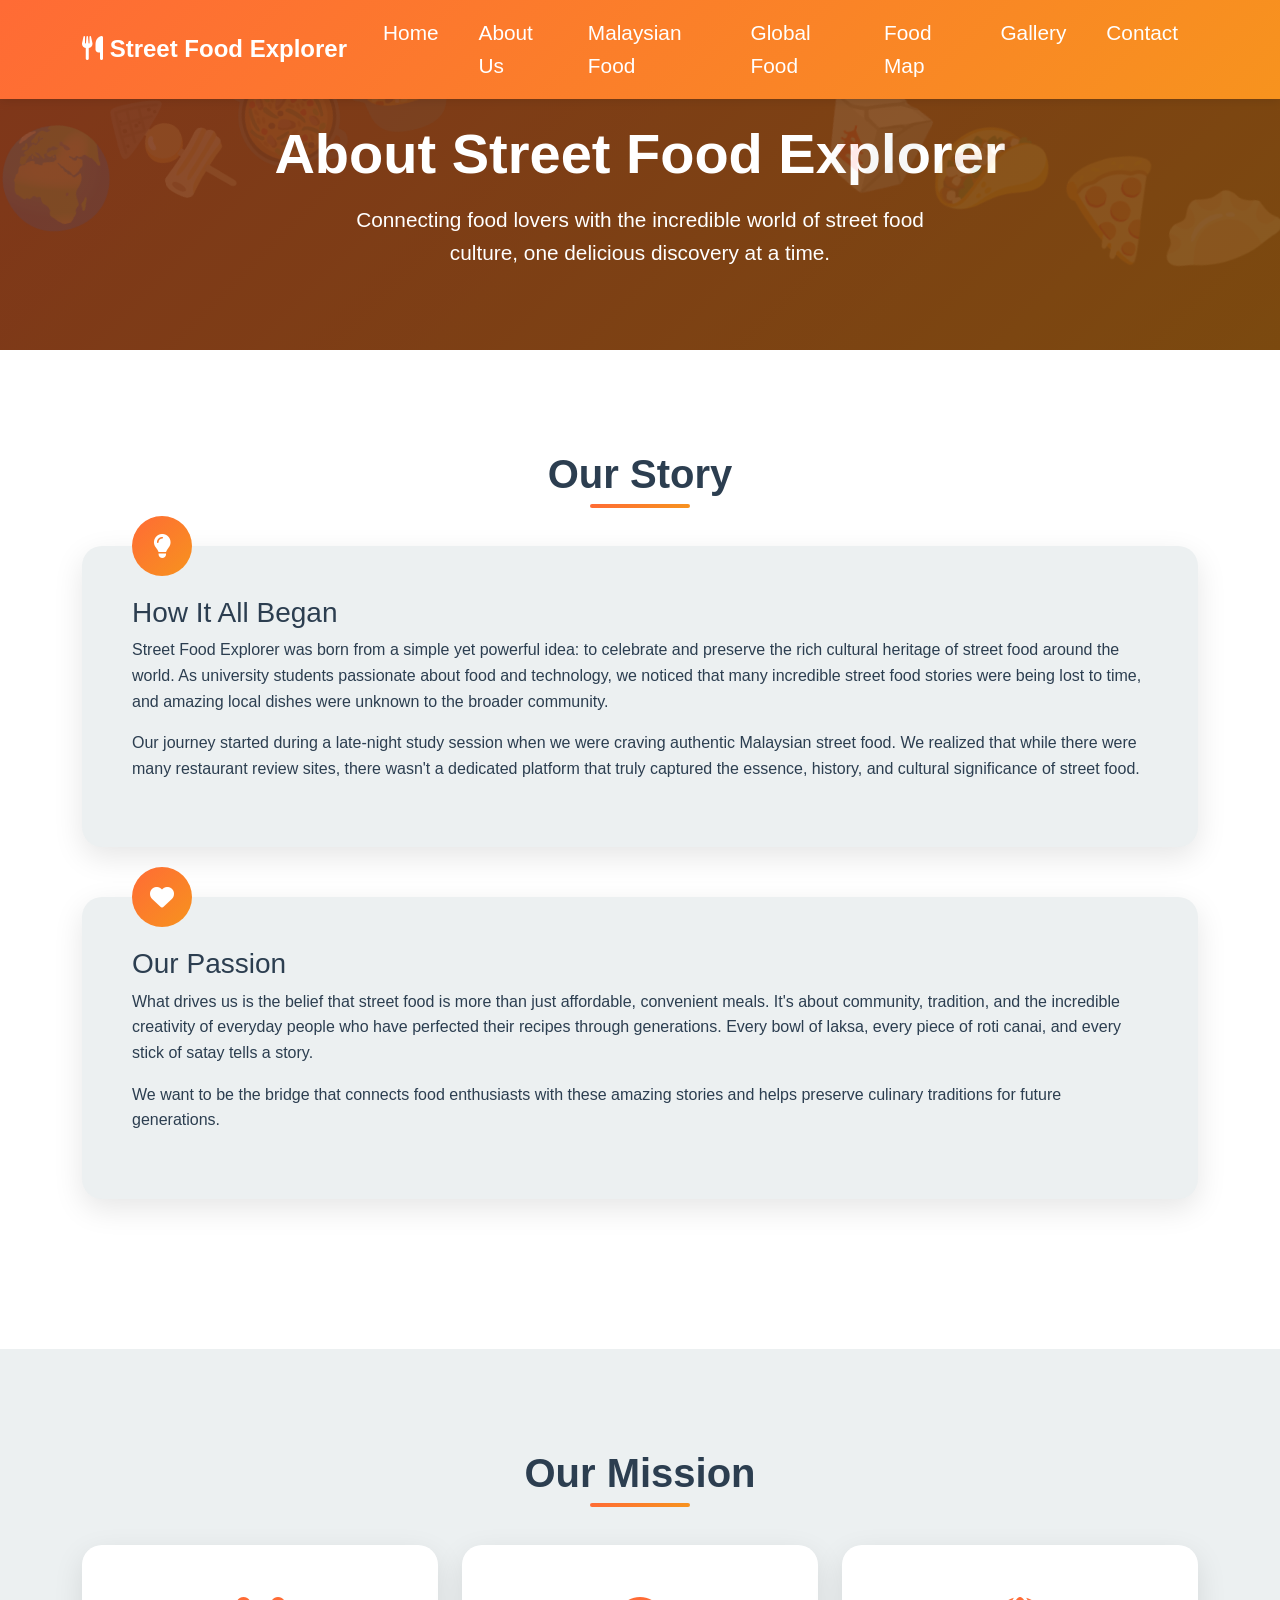
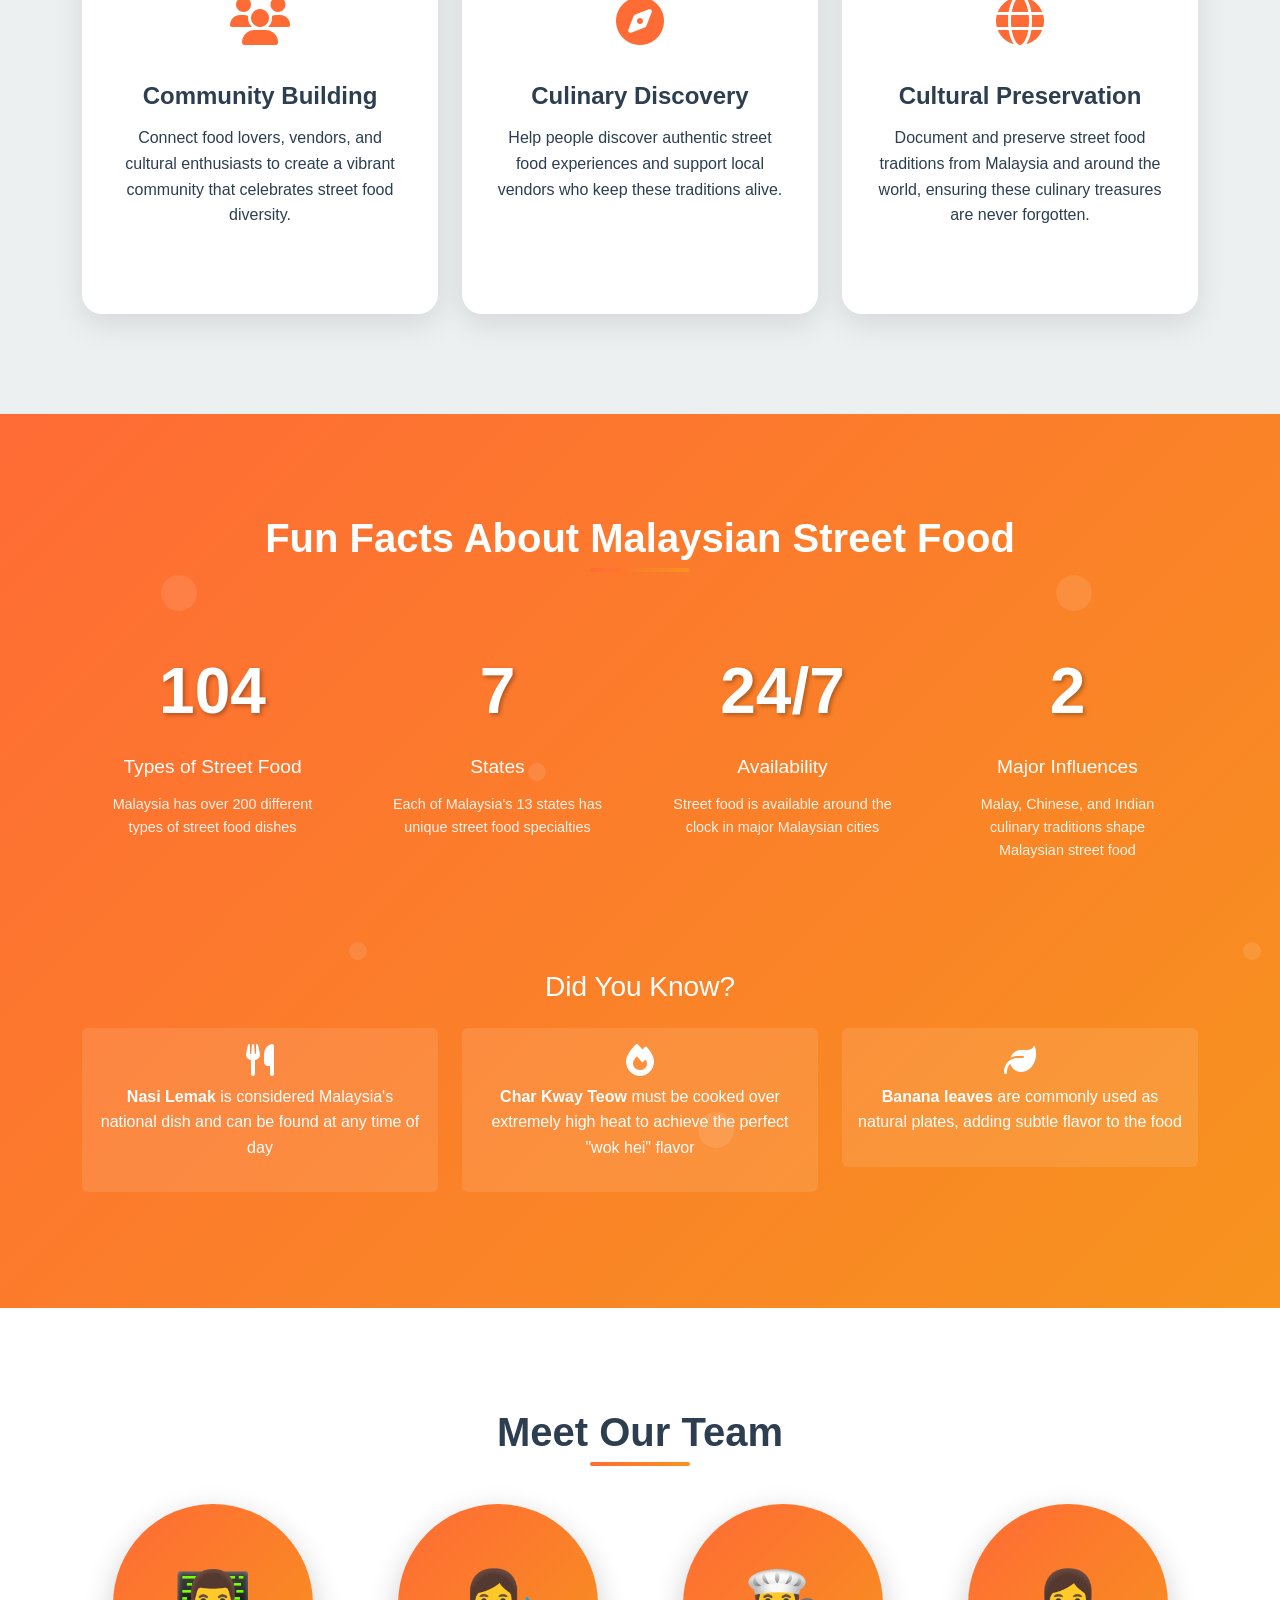
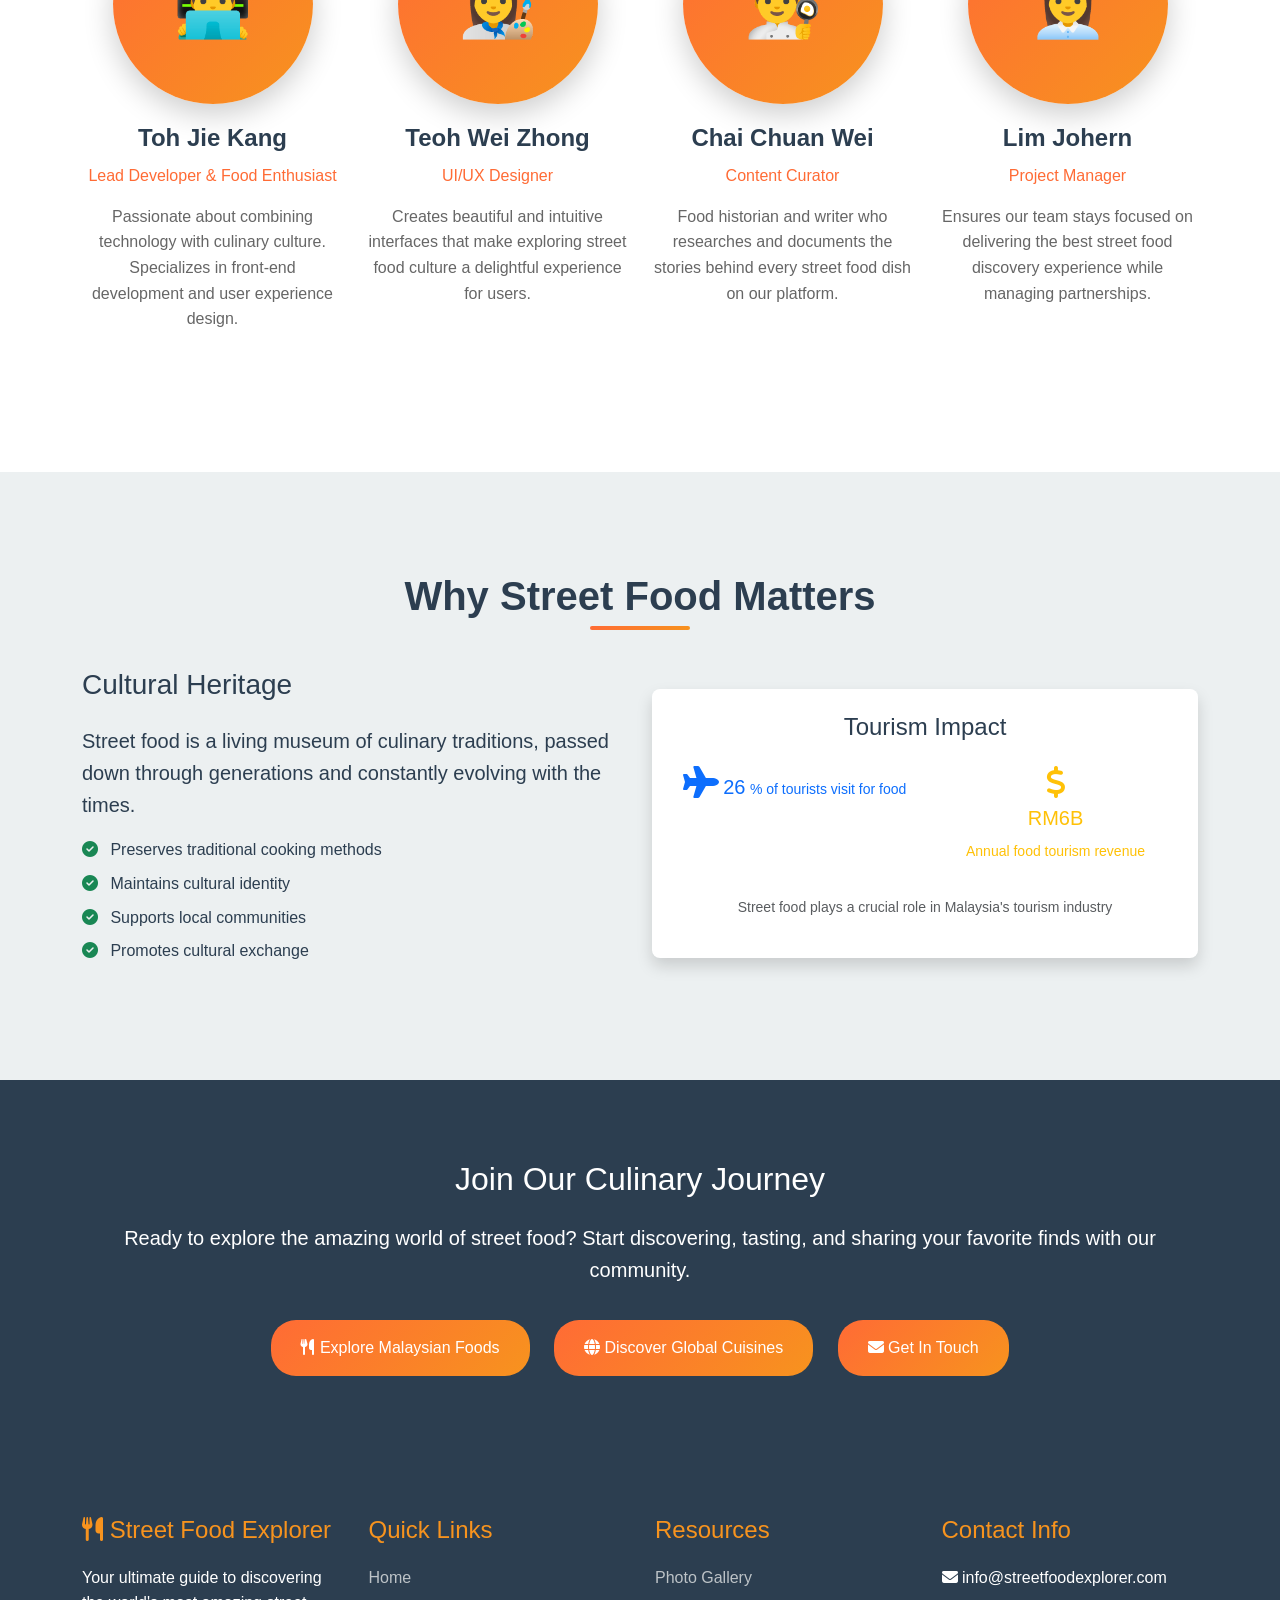
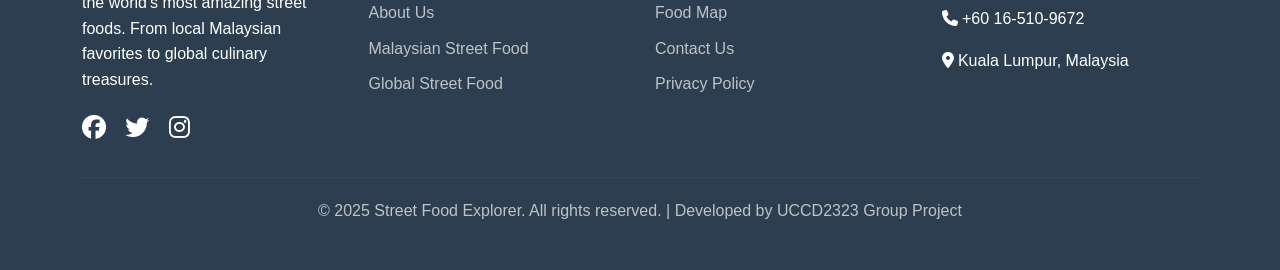
==== commit 1d5c899d: "tes" ====
--- a/about.html
+++ b/about.html
@@ -8,77 +8,26 @@
     <link href="https://cdnjs.cloudflare.com/ajax/libs/bootstrap/5.3.0/css/bootstrap.min.css" rel="stylesheet">
     <link href="https://cdnjs.cloudflare.com/ajax/libs/font-awesome/6.4.0/css/all.min.css" rel="stylesheet">
     <link href="https://cdnjs.cloudflare.com/ajax/libs/animate.css/4.1.1/animate.min.css" rel="stylesheet">
+    <link rel="stylesheet" type="text/css" href="style.css">
     <style>
-        :root {
-            --primary-color: #ff6b35;
-            --secondary-color: #f7931e;
-            --accent-color: #2ecc71;
-            --dark-color: #2c3e50;
-            --light-color: #ecf0f1;
-        }
-
-        * {
-            margin: 0;
-            padding: 0;
-            box-sizing: border-box;
-        }
-
-        body {
-            font-family: 'Segoe UI', Tahoma, Geneva, Verdana, sans-serif;
-            line-height: 1.6;
-            color: var(--dark-color);
-            overflow-x: hidden; /* Prevent horizontal scroll */
-        }
-
-        /* Navigation - Fixed */
-        .navbar {
-            background: linear-gradient(135deg, var(--primary-color), var(--secondary-color));
-            box-shadow: 0 2px 10px rgba(0, 0, 0, 0.1);
-            padding: 0.5rem 0; /* Reduced padding for mobile */
-        }
-
-        .navbar-brand {
-            font-weight: bold;
-            font-size: 1.5rem;
-            color: white !important;
-        }
-
-        .navbar-nav .nav-link {
-            color: white !important;
-            font-weight: 500;
-            transition: all 0.3s ease;
-            margin: 0 5px;
-            border-radius: 5px;
-            padding: 8px 15px !important;
-        }
-
-        .navbar-nav .nav-link:hover {
-            background-color: rgba(255, 255, 255, 0.2);
-            transform: translateY(-2px);
-        }
-
-        .navbar-nav .nav-link.active {
-            background-color: rgba(255, 255, 255, 0.3);
-        }
-
-        /* Hero Section - Fixed for mobile */
+
+        /* Hero Section */
         .about-hero {
             background: linear-gradient(rgba(0, 0, 0, 0.5), rgba(0, 0, 0, 0.5)),
                 linear-gradient(135deg, var(--primary-color), var(--secondary-color));
             color: white;
-            padding: 100px 0 60px; /* Reduced padding for mobile */
+            padding: 120px 0 80px;
             text-align: center;
             position: relative;
             overflow: hidden;
-            min-height: 60vh; /* Prevent too short on mobile */
         }
 
         .about-hero::before {
             content: '🍜🌍🍢🥘🍲';
             position: absolute;
-            top: 10%;
-            left: -15%;
-            font-size: 4rem; /* Smaller on mobile */
+            top: 20%;
+            left: -10%;
+            font-size: 6rem;
             opacity: 0.1;
             transform: rotate(-15deg);
             animation: float 6s ease-in-out infinite;
@@ -87,75 +36,75 @@
         .about-hero::after {
             content: '🥡🌮🍕🥟🧆';
             position: absolute;
-            bottom: 10%;
-            right: -15%;
-            font-size: 4rem; /* Smaller on mobile */
+            bottom: 20%;
+            right: -10%;
+            font-size: 6rem;
             opacity: 0.1;
             transform: rotate(15deg);
             animation: float 6s ease-in-out infinite reverse;
         }
 
         @keyframes float {
-            0%, 100% {
+
+            0%,
+            100% {
                 transform: translateY(0) rotate(-15deg);
             }
+
             50% {
                 transform: translateY(-20px) rotate(-15deg);
             }
         }
 
         .about-hero h1 {
-            font-size: 2.5rem; /* Start smaller for mobile */
+            font-size: 3.5rem;
             font-weight: bold;
             margin-bottom: 1rem;
-            word-wrap: break-word;
         }
 
         .about-hero p {
-            font-size: 1.1rem; /* Smaller for mobile */
-            max-width: 90%; /* More responsive */
+            font-size: 1.3rem;
+            max-width: 600px;
             margin: 0 auto;
-            padding: 0 15px; /* Add padding for mobile */
-        }
-
-        /* Story Section - Fixed */
+        }
+
+        /* Story Section */
         .story-section {
-            padding: 60px 0; /* Reduced padding */
+            padding: 100px 0;
             background: white;
         }
 
         .story-content {
             background: var(--light-color);
             border-radius: 20px;
-            padding: 30px 20px; /* Reduced padding for mobile */
-            margin-bottom: 30px;
+            padding: 50px;
+            margin-bottom: 50px;
             position: relative;
             box-shadow: 0 10px 30px rgba(0, 0, 0, 0.1);
         }
 
         .story-icon {
             position: absolute;
-            top: -20px; /* Adjusted for mobile */
-            left: 20px; /* Adjusted for mobile */
+            top: -30px;
+            left: 50px;
             background: linear-gradient(135deg, var(--primary-color), var(--secondary-color));
-            width: 50px; /* Smaller for mobile */
-            height: 50px;
+            width: 60px;
+            height: 60px;
             border-radius: 50%;
             display: flex;
             align-items: center;
             justify-content: center;
             color: white;
-            font-size: 1.2rem;
+            font-size: 1.5rem;
         }
 
         .section-title {
             text-align: center;
-            margin-bottom: 2rem;
-            font-size: 2rem; /* Smaller for mobile */
+            margin-bottom: 3rem;
+            font-size: 2.5rem;
             font-weight: bold;
             color: var(--dark-color);
             position: relative;
-            padding: 0 15px; /* Add padding */
         }
 
         .section-title::after {
@@ -164,22 +113,22 @@
             bottom: -10px;
             left: 50%;
             transform: translateX(-50%);
-            width: 80px; /* Smaller for mobile */
+            width: 100px;
             height: 4px;
             background: linear-gradient(135deg, var(--primary-color), var(--secondary-color));
             border-radius: 2px;
         }
 
-        /* Mission Section - Fixed */
+        /* Mission Section */
         .mission-section {
-            padding: 60px 0;
+            padding: 100px 0;
             background: var(--light-color);
         }
 
         .mission-card {
             background: white;
             border-radius: 20px;
-            padding: 30px 20px; /* Adjusted padding */
+            padding: 40px 30px;
             text-align: center;
             box-shadow: 0 10px 30px rgba(0, 0, 0, 0.1);
             transition: all 0.3s ease;
@@ -188,42 +137,63 @@
         }
 
         .mission-card:hover {
-            transform: translateY(-5px); /* Reduced for mobile */
-            box-shadow: 0 15px 35px rgba(0, 0, 0, 0.15);
+            transform: translateY(-10px);
+            box-shadow: 0 20px 40px rgba(0, 0, 0, 0.15);
         }
 
         .mission-icon {
-            font-size: 2.5rem; /* Smaller for mobile */
+            font-size: 3rem;
             color: var(--primary-color);
             margin-bottom: 20px;
         }
 
         .mission-title {
-            font-size: 1.3rem; /* Smaller for mobile */
+            font-size: 1.5rem;
             font-weight: bold;
             margin-bottom: 15px;
             color: var(--dark-color);
         }
 
-        /* Fun Facts Section - Fixed */
+        /* Fun Facts Section */
         .fun-facts {
-            padding: 60px 0;
+            padding: 100px 0;
             background: linear-gradient(135deg, var(--primary-color), var(--secondary-color));
             color: white;
             position: relative;
             overflow: hidden;
         }
 
+        .fun-facts::before {
+            content: '';
+            position: absolute;
+            top: 0;
+            left: 0;
+            right: 0;
+            bottom: 0;
+            background: url('data:image/svg+xml,<svg xmlns="http://www.w3.org/2000/svg" viewBox="0 0 100 100"><circle fill="rgba(255,255,255,0.1)" cx="20" cy="20" r="2"/><circle fill="rgba(255,255,255,0.1)" cx="80" cy="80" r="2"/><circle fill="rgba(255,255,255,0.1)" cx="40" cy="60" r="1"/><circle fill="rgba(255,255,255,0.1)" cx="60" cy="40" r="1"/></svg>') repeat;
+            animation: backgroundMove 20s linear infinite;
+        }
+
+        @keyframes backgroundMove {
+            0% {
+                transform: translate(0, 0);
+            }
+
+            100% {
+                transform: translate(100px, 100px);
+            }
+        }
+
         .fact-card {
             text-align: center;
-            padding: 20px 15px; /* Reduced padding */
-            margin-bottom: 20px;
+            padding: 30px 20px;
+            margin-bottom: 30px;
             position: relative;
             z-index: 2;
         }
 
         .fact-number {
-            font-size: 3rem; /* Smaller for mobile */
+            font-size: 4rem;
             font-weight: bold;
             display: block;
             margin-bottom: 10px;
@@ -231,20 +201,19 @@
         }
 
         .fact-label {
-            font-size: 1.1rem;
+            font-size: 1.2rem;
             font-weight: 500;
         }
 
         .fact-description {
-            font-size: 0.85rem;
+            font-size: 0.9rem;
             opacity: 0.9;
             margin-top: 10px;
-            line-height: 1.4;
-        }
-
-        /* Team Section - Fixed */
+        }
+
+        /* Team Section */
         .team-section {
-            padding: 60px 0;
+            padding: 100px 0;
             background: white;
         }
 
@@ -254,26 +223,26 @@
         }
 
         .team-avatar {
-            width: 150px; /* Smaller for mobile */
-            height: 150px;
+            width: 200px;
+            height: 200px;
             border-radius: 50%;
             background: linear-gradient(135deg, var(--primary-color), var(--secondary-color));
             margin: 0 auto 20px;
             display: flex;
             align-items: center;
             justify-content: center;
-            font-size: 3rem; /* Smaller for mobile */
+            font-size: 4rem;
             color: white;
             box-shadow: 0 10px 30px rgba(0, 0, 0, 0.2);
             transition: all 0.3s ease;
         }
 
         .team-member:hover .team-avatar {
-            transform: scale(1.05); /* Reduced for mobile */
+            transform: scale(1.1);
         }
 
         .team-name {
-            font-size: 1.3rem;
+            font-size: 1.5rem;
             font-weight: bold;
             margin-bottom: 10px;
             color: var(--dark-color);
@@ -287,14 +256,13 @@
 
         .team-description {
             color: #666;
-            max-width: 280px;
+            max-width: 300px;
             margin: 0 auto;
-            font-size: 0.9rem;
         }
 
         /* Call to Action */
         .cta-section {
-            padding: 60px 0;
+            padding: 80px 0;
             background: var(--dark-color);
             color: white;
             text-align: center;
@@ -304,14 +272,13 @@
             background: linear-gradient(135deg, var(--primary-color), var(--secondary-color));
             border: none;
             color: white;
-            padding: 12px 25px;
+            padding: 15px 30px;
             border-radius: 25px;
             text-decoration: none;
             transition: all 0.3s ease;
             display: inline-block;
             font-weight: 500;
-            margin: 10px 5px;
-            font-size: 0.9rem;
+            margin: 10px;
         }
 
         .btn-custom:hover {
@@ -320,24 +287,23 @@
             box-shadow: 0 10px 20px rgba(255, 107, 53, 0.4);
         }
 
-        /* Footer */
+        /* Footer - Same as index.html */
         .footer {
             background: var(--dark-color);
             color: white;
-            padding: 40px 0 20px;
+            padding: 50px 0 30px;
         }
 
         .footer-content {
             display: grid;
-            grid-template-columns: repeat(auto-fit, minmax(200px, 1fr)); /* More responsive */
-            gap: 20px;
+            grid-template-columns: repeat(auto-fit, minmax(250px, 1fr));
+            gap: 30px;
+            margin-bottom: 30px;
+        }
+
+        .footer-section h4 {
             margin-bottom: 20px;
-        }
-
-        .footer-section h4 {
-            margin-bottom: 15px;
             color: var(--secondary-color);
-            font-size: 1.1rem;
         }
 
         .footer-section ul {
@@ -346,14 +312,13 @@
         }
 
         .footer-section ul li {
-            margin-bottom: 8px;
+            margin-bottom: 10px;
         }
 
         .footer-section ul li a {
             color: #bdc3c7;
             text-decoration: none;
             transition: color 0.3s ease;
-            font-size: 0.9rem;
         }
 
         .footer-section ul li a:hover {
@@ -362,7 +327,7 @@
 
         .social-links a {
             color: white;
-            font-size: 1.3rem;
+            font-size: 1.5rem;
             margin-right: 15px;
             transition: all 0.3s ease;
             text-decoration: none;
@@ -375,132 +340,48 @@
 
         .footer-bottom {
             border-top: 1px solid #34495e;
-            padding-top: 15px;
+            padding-top: 20px;
             text-align: center;
             color: #bdc3c7;
-            font-size: 0.85rem;
-        }
-
-        /* Mobile-specific fixes */
-        @media (max-width: 768px) {
-            .navbar-brand {
-                font-size: 1.2rem;
-            }
-
-            .about-hero {
-                padding: 80px 0 40px;
-                min-height: 50vh;
-            }
-
-            .about-hero h1 {
-                font-size: 2rem;
-                line-height: 1.2;
-            }
-
-            .about-hero p {
-                font-size: 1rem;
-                padding: 0 20px;
-            }
-
-            .story-content {
-                padding: 25px 15px;
-                border-radius: 15px;
-            }
-
-            .story-icon {
-                width: 40px;
-                height: 40px;
-                font-size: 1rem;
-                top: -15px;
-                left: 15px;
-            }
-
-            .section-title {
-                font-size: 1.7rem;
-                margin-bottom: 1.5rem;
-            }
-
-            .mission-card {
-                padding: 25px 15px;
-            }
-
-            .fact-number {
-                font-size: 2.5rem;
-            }
-
-            .team-avatar {
-                width: 120px;
-                height: 120px;
-                font-size: 2.5rem;
-            }
-
-            .btn-custom {
-                display: block;
-                margin: 10px auto;
-                max-width: 280px;
-            }
-
-            .footer-content {
-                grid-template-columns: 1fr;
-                text-align: center;
-            }
-
-            /* Fix container padding on mobile */
-            .container {
-                padding-left: 15px;
-                padding-right: 15px;
-            }
-
-            /* Ensure sections don't have negative margins */
-            .story-section,
-            .mission-section,
-            .fun-facts,
-            .team-section,
-            .cta-section {
-                margin-left: 0;
-                margin-right: 0;
-            }
-        }
-
-        @media (max-width: 480px) {
-            .about-hero h1 {
-                font-size: 1.8rem;
-            }
-
-            .about-hero p {
-                font-size: 0.9rem;
-            }
-
-            .section-title {
-                font-size: 1.5rem;
-            }
-
-            .story-content h3 {
-                font-size: 1.3rem;
-            }
-
-            .mission-title {
-                font-size: 1.2rem;
-            }
-
-            .fact-number {
-                font-size: 2rem;
-            }
-
-            .team-name {
-                font-size: 1.2rem;
-            }
-
-            .footer-section p,
-            .footer-section li a {
-                font-size: 0.85rem;
-            }
         }
 
         /* Counter Animation */
         .counter {
             display: inline-block;
         }
+
+        /* Responsive Design */
+        @media (max-width: 768px) {
+            .about-hero h1 {
+                font-size: 2.5rem;
+            }
+
+            .story-content {
+                padding: 30px 20px;
+            }
+
+            .section-title {
+                font-size: 2rem;
+            }
+
+            .team-avatar {
+                width: 150px;
+                height: 150px;
+                font-size: 3rem;
+            }
+        }
+        /* Fix Bootstrap toggler icon visibility */
+        .navbar-toggler {
+            border-color: rgba(255, 255, 255, 0.8); /* white border */
+        }
+
+        .navbar-toggler-icon {
+            background-image: url("data:image/svg+xml;charset=utf8,%3Csvg viewBox='0 0 30 30'
+            xmlns='http://www.w3.org/2000/svg'%3E%3Cpath stroke='rgba%28255,255,255,1%29'
+            stroke-width='2' stroke-linecap='round' stroke-miterlimit='10'
+            d='M4 7h22M4 15h22M4 23h22'/%3E%3C/svg%3E");
+        }
+
     </style>
 </head>
 
@@ -543,14 +424,14 @@
     </nav>
 
     <!-- Hero Section -->
-    <section class="about-hero">
-        <div class="container">
-            <div class="animate__animated animate__fadeInDown">
-                <h1>About Street Food Explorer</h1>
-                <p class="lead">Connecting food lovers with the incredible world of street food culture, one delicious discovery at a time.</p>
-            </div>
+    <section class="about-hero text-center">
+        <div class="hero-content animate__animated animate__fadeInDown">
+            <h1>About Street Food Explorer</h1>
+            <p class="lead">Connecting food lovers with the incredible world of street food culture, one delicious
+                discovery at a time.</p>
         </div>
     </section>
+
 
     <!-- Story Section -->
     <section class="story-section">
@@ -562,8 +443,13 @@
                     <i class="fas fa-lightbulb"></i>
                 </div>
                 <h3>How It All Began</h3>
-                <p>Street Food Explorer was born from a simple yet powerful idea: to celebrate and preserve the rich cultural heritage of street food around the world. As university students passionate about food and technology, we noticed that many incredible street food stories were being lost to time, and amazing local dishes were unknown to the broader community.</p>
-                <p>Our journey started during a late-night study session when we were craving authentic Malaysian street food. We realized that while there were many restaurant review sites, there wasn't a dedicated platform that truly captured the essence, history, and cultural significance of street food.</p>
+                <p>Street Food Explorer was born from a simple yet powerful idea: to celebrate and preserve the rich
+                    cultural heritage of street food around the world. As university students passionate about food and
+                    technology, we noticed that many incredible street food stories were being lost to time, and amazing
+                    local dishes were unknown to the broader community.</p>
+                <p>Our journey started during a late-night study session when we were craving authentic Malaysian street
+                    food. We realized that while there were many restaurant review sites, there wasn't a dedicated
+                    platform that truly captured the essence, history, and cultural significance of street food.</p>
             </div>
 
             <div class="story-content animate__animated animate__fadeInRight">
@@ -571,8 +457,12 @@
                     <i class="fas fa-heart"></i>
                 </div>
                 <h3>Our Passion</h3>
-                <p>What drives us is the belief that street food is more than just affordable, convenient meals. It's about community, tradition, and the incredible creativity of everyday people who have perfected their recipes through generations. Every bowl of laksa, every piece of roti canai, and every stick of satay tells a story.</p>
-                <p>We want to be the bridge that connects food enthusiasts with these amazing stories and helps preserve culinary traditions for future generations.</p>
+                <p>What drives us is the belief that street food is more than just affordable, convenient meals. It's
+                    about community, tradition, and the incredible creativity of everyday people who have perfected
+                    their recipes through generations. Every bowl of laksa, every piece of roti canai, and every stick
+                    of satay tells a story.</p>
+                <p>We want to be the bridge that connects food enthusiasts with these amazing stories and helps preserve
+                    culinary traditions for future generations.</p>
             </div>
         </div>
     </section>
@@ -588,7 +478,8 @@
                             <i class="fas fa-users"></i>
                         </div>
                         <h4 class="mission-title">Community Building</h4>
-                        <p>Connect food lovers, vendors, and cultural enthusiasts to create a vibrant community that celebrates street food diversity.</p>
+                        <p>Connect food lovers, vendors, and cultural enthusiasts to create a vibrant community that
+                            celebrates street food diversity.</p>
                     </div>
                 </div>
                 <div class="col-md-4">
@@ -597,7 +488,8 @@
                             <i class="fas fa-compass"></i>
                         </div>
                         <h4 class="mission-title">Culinary Discovery</h4>
-                        <p>Help people discover authentic street food experiences and support local vendors who keep these traditions alive.</p>
+                        <p>Help people discover authentic street food experiences and support local vendors who keep
+                            these traditions alive.</p>
                     </div>
                 </div>
                 <div class="col-md-4">
@@ -606,7 +498,8 @@
                             <i class="fas fa-globe"></i>
                         </div>
                         <h4 class="mission-title">Cultural Preservation</h4>
-                        <p>Document and preserve street food traditions from Malaysia and around the world, ensuring these culinary treasures are never forgotten.</p>
+                        <p>Document and preserve street food traditions from Malaysia and around the world, ensuring these
+                            culinary treasures are never forgotten.</p>
                     </div>
                 </div>
             </div>
@@ -618,32 +511,64 @@
         <div class="container">
             <h2 class="section-title text-white">Fun Facts About Malaysian Street Food</h2>
             <div class="row">
-                <div class="col-md-3 col-6">
+                <div class="col-md-3">
                     <div class="fact-card animate__animated animate__fadeInUp">
                         <span class="fact-number counter" data-target="200">0</span>
                         <div class="fact-label">Types of Street Food</div>
                         <div class="fact-description">Malaysia has over 200 different types of street food dishes</div>
                     </div>
                 </div>
-                <div class="col-md-3 col-6">
+                <div class="col-md-3">
                     <div class="fact-card animate__animated animate__fadeInUp" style="animation-delay: 0.2s;">
                         <span class="fact-number counter" data-target="13">0</span>
                         <div class="fact-label">States</div>
-                        <div class="fact-description">Each of Malaysia's 13 states has unique street food specialties</div>
-                    </div>
-                </div>
-                <div class="col-md-3 col-6">
+                        <div class="fact-description">Each of Malaysia's 13 states has unique street food specialties
+                        </div>
+                    </div>
+                </div>
+                <div class="col-md-3">
                     <div class="fact-card animate__animated animate__fadeInUp" style="animation-delay: 0.4s;">
                         <span class="fact-number">24/7</span>
                         <div class="fact-label">Availability</div>
-                        <div class="fact-description">Street food is available around the clock in major Malaysian cities</div>
-                    </div>
-                </div>
-                <div class="col-md-3 col-6">
+                        <div class="fact-description">Street food is available around the clock in major Malaysian
+                            cities</div>
+                    </div>
+                </div>
+                <div class="col-md-3">
                     <div class="fact-card animate__animated animate__fadeInUp" style="animation-delay: 0.6s;">
                         <span class="fact-number counter" data-target="3">0</span>
                         <div class="fact-label">Major Influences</div>
-                        <div class="fact-description">Malay, Chinese, and Indian culinary traditions shape Malaysian street food</div>
+                        <div class="fact-description">Malay, Chinese, and Indian culinary traditions shape Malaysian
+                            street food</div>
+                    </div>
+                </div>
+            </div>
+
+            <div class="row mt-5">
+                <div class="col-md-12 text-center">
+                    <h3 class="mb-4">Did You Know?</h3>
+                    <div class="row">
+                        <div class="col-md-4 mb-3">
+                            <div class="bg-white bg-opacity-10 p-3 rounded">
+                                <i class="fas fa-utensils fa-2x mb-2"></i>
+                                <p><strong>Nasi Lemak</strong> is considered Malaysia's national dish and can be found
+                                    at any time of day</p>
+                            </div>
+                        </div>
+                        <div class="col-md-4 mb-3">
+                            <div class="bg-white bg-opacity-10 p-3 rounded">
+                                <i class="fas fa-fire fa-2x mb-2"></i>
+                                <p><strong>Char Kway Teow</strong> must be cooked over extremely high heat to achieve
+                                    the perfect "wok hei" flavor</p>
+                            </div>
+                        </div>
+                        <div class="col-md-4 mb-3">
+                            <div class="bg-white bg-opacity-10 p-3 rounded">
+                                <i class="fas fa-leaf fa-2x mb-2"></i>
+                                <p><strong>Banana leaves</strong> are commonly used as natural plates, adding subtle
+                                    flavor to the food</p>
+                            </div>
+                        </div>
                     </div>
                 </div>
             </div>
@@ -655,36 +580,92 @@
         <div class="container">
             <h2 class="section-title">Meet Our Team</h2>
             <div class="row">
-                <div class="col-lg-3 col-md-6">
+                <div class="col-md-3">
                     <div class="team-member animate__animated animate__fadeInUp">
                         <div class="team-avatar">👨‍💻</div>
                         <h4 class="team-name">Toh Jie Kang</h4>
                         <div class="team-role">Lead Developer & Food Enthusiast</div>
-                        <p class="team-description">Passionate about combining technology with culinary culture. Specializes in front-end development and user experience design.</p>
-                    </div>
-                </div>
-                <div class="col-lg-3 col-md-6">
+                        <p class="team-description">Passionate about combining technology with culinary culture.
+                            Specializes in front-end development and user experience design.</p>
+                    </div>
+                </div>
+                <div class="col-md-3">
                     <div class="team-member animate__animated animate__fadeInUp" style="animation-delay: 0.2s;">
                         <div class="team-avatar">👩‍🎨</div>
                         <h4 class="team-name">Teoh Wei Zhong</h4>
                         <div class="team-role">UI/UX Designer</div>
-                        <p class="team-description">Creates beautiful and intuitive interfaces that make exploring street food culture a delightful experience for users.</p>
-                    </div>
-                </div>
-                <div class="col-lg-3 col-md-6">
+                        <p class="team-description">Creates beautiful and intuitive interfaces that make exploring
+                            street food culture a delightful experience for users.</p>
+                    </div>
+                </div>
+                <div class="col-md-3">
                     <div class="team-member animate__animated animate__fadeInUp" style="animation-delay: 0.4s;">
                         <div class="team-avatar">👨‍🍳</div>
                         <h4 class="team-name">Chai Chuan Wei</h4>
                         <div class="team-role">Content Curator</div>
-                        <p class="team-description">Food historian and writer who researches and documents the stories behind every street food dish on our platform.</p>
-                    </div>
-                </div>
-                <div class="col-lg-3 col-md-6">
+                        <p class="team-description">Food historian and writer who researches and documents the stories
+                            behind every street food dish on our platform.</p>
+                    </div>
+                </div>
+                <div class="col-md-3">
                     <div class="team-member animate__animated animate__fadeInUp" style="animation-delay: 0.6s;">
                         <div class="team-avatar">👩‍💼</div>
                         <h4 class="team-name">Lim Johern</h4>
                         <div class="team-role">Project Manager</div>
-                        <p class="team-description">Ensures our team stays focused on delivering the best street food discovery experience while managing partnerships.</p>
+                        <p class="team-description">Ensures our team stays focused on delivering the best street food
+                            discovery experience while managing partnerships.</p>
+                    </div>
+                </div>
+            </div>
+        </div>
+    </section>
+
+
+    <!-- Why Street Food Matters Section -->
+    <section style="padding: 100px 0; background: var(--light-color);">
+        <div class="container">
+            <h2 class="section-title">Why Street Food Matters</h2>
+            <div class="row align-items-center">
+                <div class="col-md-6">
+                    <div class="animate__animated animate__fadeInLeft">
+                        <h3 class="mb-4">Cultural Heritage</h3>
+                        <p class="lead">Street food is a living museum of culinary traditions, passed down through
+                            generations and constantly evolving with the times.</p>
+                        <ul class="list-unstyled">
+                            <li class="mb-2"><i class="fas fa-check-circle text-success me-2"></i> Preserves traditional
+                                cooking methods</li>
+                            <li class="mb-2"><i class="fas fa-check-circle text-success me-2"></i> Maintains cultural
+                                identity</li>
+                            <li class="mb-2"><i class="fas fa-check-circle text-success me-2"></i> Supports local
+                                communities</li>
+                            <li class="mb-2"><i class="fas fa-check-circle text-success me-2"></i> Promotes cultural
+                                exchange</li>
+                        </ul>
+                    </div>
+                </div>
+                <div class="col-md-6">
+                    <div class="animate__animated animate__fadeInRight">
+                        <div class="bg-white p-4 rounded-3 shadow">
+                            <h4 class="text-center mb-4">Tourism Impact</h4>
+                            <div class="row text-center">
+                                <div class="col-6 mb-3">
+                                    <div class="text-primary">
+                                        <i class="fas fa-plane fa-2x mb-2"></i>
+                                        <h5 class="counter" data-target="68">0</h5>
+                                        <small>% of tourists visit for food</small>
+                                    </div>
+                                </div>
+                                <div class="col-6 mb-3">
+                                    <div class="text-warning">
+                                        <i class="fas fa-dollar-sign fa-2x mb-2"></i>
+                                        <h5>RM<span class="counter" data-target="15">0</span>B</h5>
+                                        <small>Annual food tourism revenue</small>
+                                    </div>
+                                </div>
+                            </div>
+                            <p class="text-center small text-muted mt-3">Street food plays a crucial role in Malaysia's
+                                tourism industry</p>
+                        </div>
                     </div>
                 </div>
             </div>
@@ -696,7 +677,8 @@
         <div class="container">
             <div class="animate__animated animate__fadeInUp">
                 <h2 class="mb-4">Join Our Culinary Journey</h2>
-                <p class="lead mb-4">Ready to explore the amazing world of street food? Start discovering, tasting, and sharing your favorite finds with our community.</p>
+                <p class="lead mb-4">Ready to explore the amazing world of street food? Start discovering, tasting, and
+                    sharing your favorite finds with our community.</p>
                 <div class="mt-4">
                     <a href="malaysia.html" class="btn-custom">
                         <i class="fas fa-utensils"></i> Explore Malaysian Foods
@@ -718,7 +700,8 @@
             <div class="footer-content">
                 <div class="footer-section">
                     <h4><i class="fas fa-utensils"></i> Street Food Explorer</h4>
-                    <p>Your ultimate guide to discovering the world's most amazing street foods. From local Malaysian favorites to global culinary treasures.</p>
+                    <p>Your ultimate guide to discovering the world's most amazing street foods. From local Malaysian
+                        favorites to global culinary treasures.</p>
                     <div class="social-links mt-3">
                         <a href="https://web.facebook.com/StreetFoodExplorer9672/" title="Facebook"><i class="fab fa-facebook"></i></a>
                         <a href="https://x.com/Street_Food9672" title="Twitter"><i class="fab fa-twitter"></i></a>
@@ -759,6 +742,38 @@
     <script src="https://cdnjs.cloudflare.com/ajax/libs/bootstrap/5.3.0/js/bootstrap.bundle.min.js"></script>
     <script src="https://cdnjs.cloudflare.com/ajax/libs/jquery/3.7.0/jquery.min.js"></script>
     <script>
+        // Initialize page
+        $(document).ready(function () {
+            initializeAboutPage();
+            updatePageTracking();
+            startCounterAnimations();
+        });
+
+        function initializeAboutPage() {
+            // Store page visit in session storage
+            const sessionData = JSON.parse(sessionStorage.getItem('streetFood_session') || '{}');
+            if (!sessionData.pageViews) sessionData.pageViews = [];
+
+            sessionData.pageViews.push({
+                page: 'about',
+                timestamp: new Date().toISOString()
+            });
+
+            sessionStorage.setItem('streetFood_session', JSON.stringify(sessionData));
+            console.log('About page initialized');
+        }
+
+        function updatePageTracking() {
+            // Update user preferences for visited pages
+            const preferences = JSON.parse(localStorage.getItem('streetFood_preferences') || '{}');
+            if (!preferences.visitedPages) preferences.visitedPages = [];
+
+            if (!preferences.visitedPages.includes('about')) {
+                preferences.visitedPages.push('about');
+                localStorage.setItem('streetFood_preferences', JSON.stringify(preferences));
+            }
+        }
+
         // Counter Animation
         function startCounterAnimations() {
             const counters = document.querySelectorAll('.counter');
@@ -778,8 +793,6 @@
 
         function animateCounter(element) {
             const target = parseInt(element.getAttribute('data-target'));
-            if (!target) return;
-            
             const increment = target / 50;
             let current = 0;
 
@@ -817,47 +830,41 @@
                 </div>
             `;
 
-            document.body.insertAdjacentHTML('beforeend', modal);
-            const modalElement = new bootstrap.Modal(document.getElementById('privacyModal'));
-            modalElement.show();
-            
-            document.getElementById('privacyModal').addEventListener('hidden.bs.modal', function () {
-                this.remove();
+            $('body').append(modal);
+            $('#privacyModal').modal('show');
+            $('#privacyModal').on('hidden.bs.modal', function () {
+                $(this).remove();
             });
         }
 
-        // Initialize page when DOM is loaded
-        document.addEventListener('DOMContentLoaded', function() {
-            startCounterAnimations();
-            
-            // Smooth scrolling for anchor links
-            document.querySelectorAll('a[href^="#"]').forEach(anchor => {
-                anchor.addEventListener('click', function (e) {
-                    e.preventDefault();
-                    const target = document.querySelector(this.getAttribute('href'));
-                    if (target) {
-                        target.scrollIntoView({
-                            behavior: 'smooth',
-                            block: 'start'
-                        });
-                    }
-                });
-            });
-
-            // Animation on scroll
-            const animateOnScroll = new IntersectionObserver((entries) => {
-                entries.forEach(entry => {
-                    if (entry.isIntersecting) {
-                        entry.target.classList.add('animate__animated', 'animate__fadeInUp');
-                    }
-                });
-            }, {
-                threshold: 0.1
-            });
-
-            document.querySelectorAll('.mission-card, .fact-card, .team-member').forEach(el => {
-                animateOnScroll.observe(el);
+        // Smooth scrolling for anchor links
+        $('a[href^="#"]').on('click', function (e) {
+            e.preventDefault();
+            const target = $($(this).attr('href'));
+            if (target.length) {
+                $('html, body').animate({
+                    scrollTop: target.offset().top - 100
+                }, 800);
+            }
+        });
+
+        // Animation on scroll
+        const animateOnScroll = new IntersectionObserver((entries) => {
+            entries.forEach(entry => {
+                if (entry.isIntersecting) {
+                    entry.target.classList.add('animate__animated', 'animate__fadeInUp');
+                }
             });
         });
 
-        console.log('Street Food Explorer About Page Loaded Successfully!');+        document.querySelectorAll('.mission-card, .fact-card, .team-member').forEach(el => {
+            animateOnScroll.observe(el);
+        });
+
+        console.log('🍜 About Us Page Loaded Successfully!');
+        console.log('📊 Page tracking and analytics active');
+        console.log('✨ Animations and counters ready');
+    </script>
+</body>
+
+</html>
--- a/style.css
+++ b/style.css
@@ -0,0 +1,129 @@
+        :root {
+            --primary-color: #ff6b35;
+            --secondary-color: #f7931e;
+            --accent-color: #2ecc71;
+            --dark-color: #2c3e50;
+            --light-color: #ecf0f1;
+        }
+
+        * {
+            margin: 0;
+            padding: 0;
+            box-sizing: border-box;
+        }
+
+        body {
+            font-family: 'Segoe UI', Tahoma, Geneva, Verdana, sans-serif;
+            line-height: 1.6;
+            color: var(--dark-color);
+        }
+
+        /* Navigation */
+        .navbar {
+            background: linear-gradient(135deg, var(--primary-color), var(--secondary-color));
+            box-shadow: 0 2px 10px rgba(0, 0, 0, 0.1);
+        }
+
+        .navbar-brand {
+            font-weight: bold;
+            font-size: 1.5rem;
+            color: white !important;
+        }
+
+        .navbar-nav .nav-link {
+            color: white !important;
+            font-weight: 500;
+            transition: all 0.3s ease;
+            margin: 0 5px;
+            border-radius: 5px;
+            padding: 8px 15px !important;
+            font-size: 1.3em;
+        }
+
+        .navbar-nav .nav-link:hover {
+            background-color: rgba(255, 255, 255, 0.2);
+            transform: translateY(-2px);
+        }
+
+        
+        #preloader {
+            position: fixed;
+            top: 0;
+            left: 0;
+            width: 100%;
+            height: 100%;
+            background: white;
+            z-index: 9999;
+            display: flex;
+            justify-content: center;
+            align-items: center;
+            flex-direction: column;
+            transition: opacity 0.5s ease-out, visibility 0.5s ease-out;
+            opacity: 1;
+            visibility: visible;
+        }
+        
+        /* New Interactive Hero Styles For Malaysia.html*/
+
+        .hero-background-layer {
+            position: absolute;
+            top: -25%;
+            left: -25%;
+            width: 150%;
+            height: 150%;
+            /* New animated emoji background */
+            background-color: #cda412;
+            background-image: linear-gradient(rgba(218, 97, 5, 0.75), rgba(198, 91, 9, 0.75)), url('data:image/svg+xml,<svg xmlns="http://www.w3.org/2000/svg" width="160" height="160"><style>text{font-size:32px;opacity:0.2;}</style><text x="15" y="45">🍚</text><text x="85" y="45">🍜</text><text x="50" y="95">🍢</text><text x="120" y="95">🍧</text><text x="15" y="145">🥞</text><text x="85" y="145">🥤</text></svg>');
+            z-index: 1;
+            transition: transform 0.2s ease-out;
+            animation: move-emojis 80s linear infinite;
+        }
+
+        @keyframes move-emojis {
+            0% {
+                background-position: 0 0;
+            }
+            100% {
+                background-position: 320px 320px;
+            }
+        }
+
+        #featuredDish {
+            display: inline-block;
+            cursor: pointer;
+            transition: all 0.3s ease;
+        }
+
+        #featuredDish:hover {
+            background: rgba(0,0,0,0.5);
+            transform: scale(1.05);
+        }
+        
+        #featuredDish a {
+            color: white;
+            text-decoration: none;
+            font-weight: bold;
+        }
+
+        #featuredDish .food-emoji-featured {
+            font-size: 2rem;
+            margin-right: 15px;
+        }
+
+        .btn-custom-hero {
+            background: linear-gradient(135deg, #ff6b35, #f7931e);
+            color: white;
+            border: 2px solid white;
+            padding: 12px 30px;
+            font-size: 1.1rem;
+            border-radius: 50px;
+            transition: all 0.3s ease;
+            box-shadow: 0 5px 15px rgba(0,0,0,0.2);
+        }
+
+        .btn-custom-hero:hover {
+            color: #ff6b35;
+            background: white;
+            transform: translateY(-3px);
+            box-shadow: 0 8px 20px rgba(0,0,0,0.3);
+        }
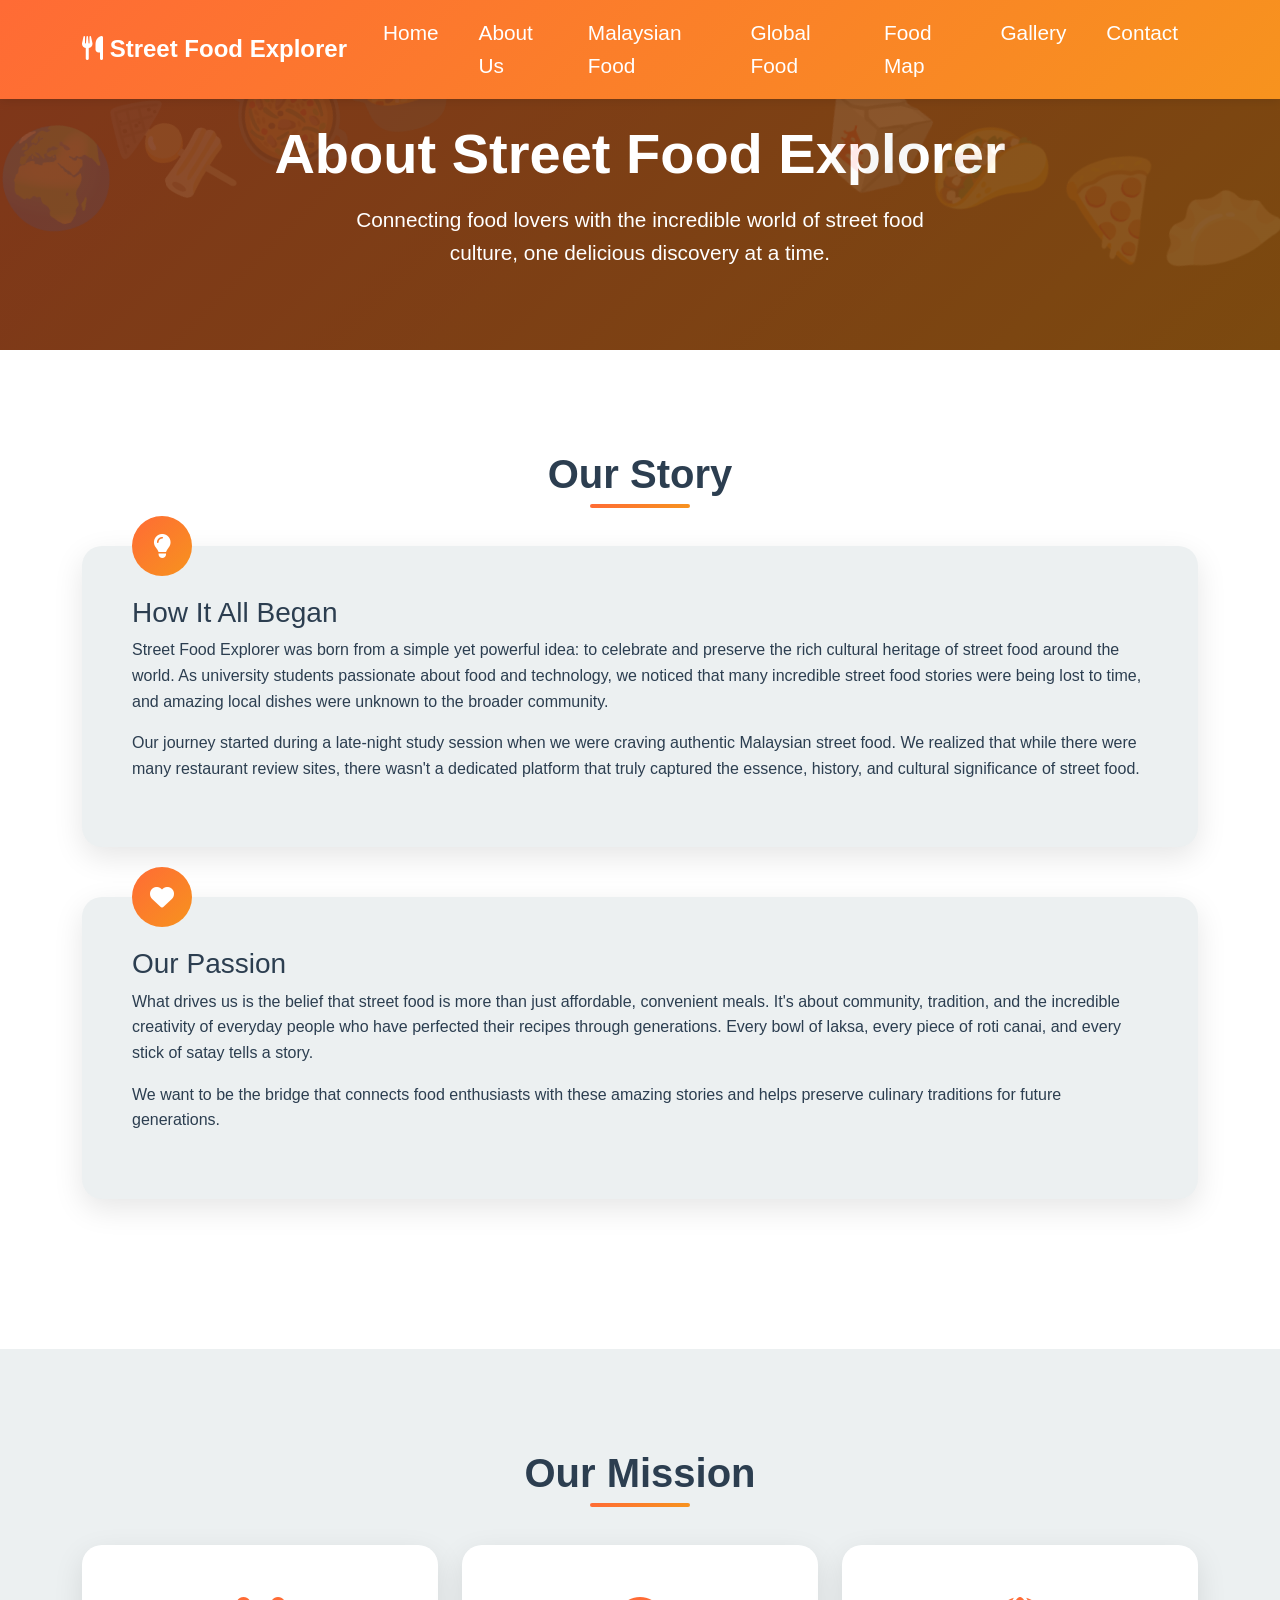
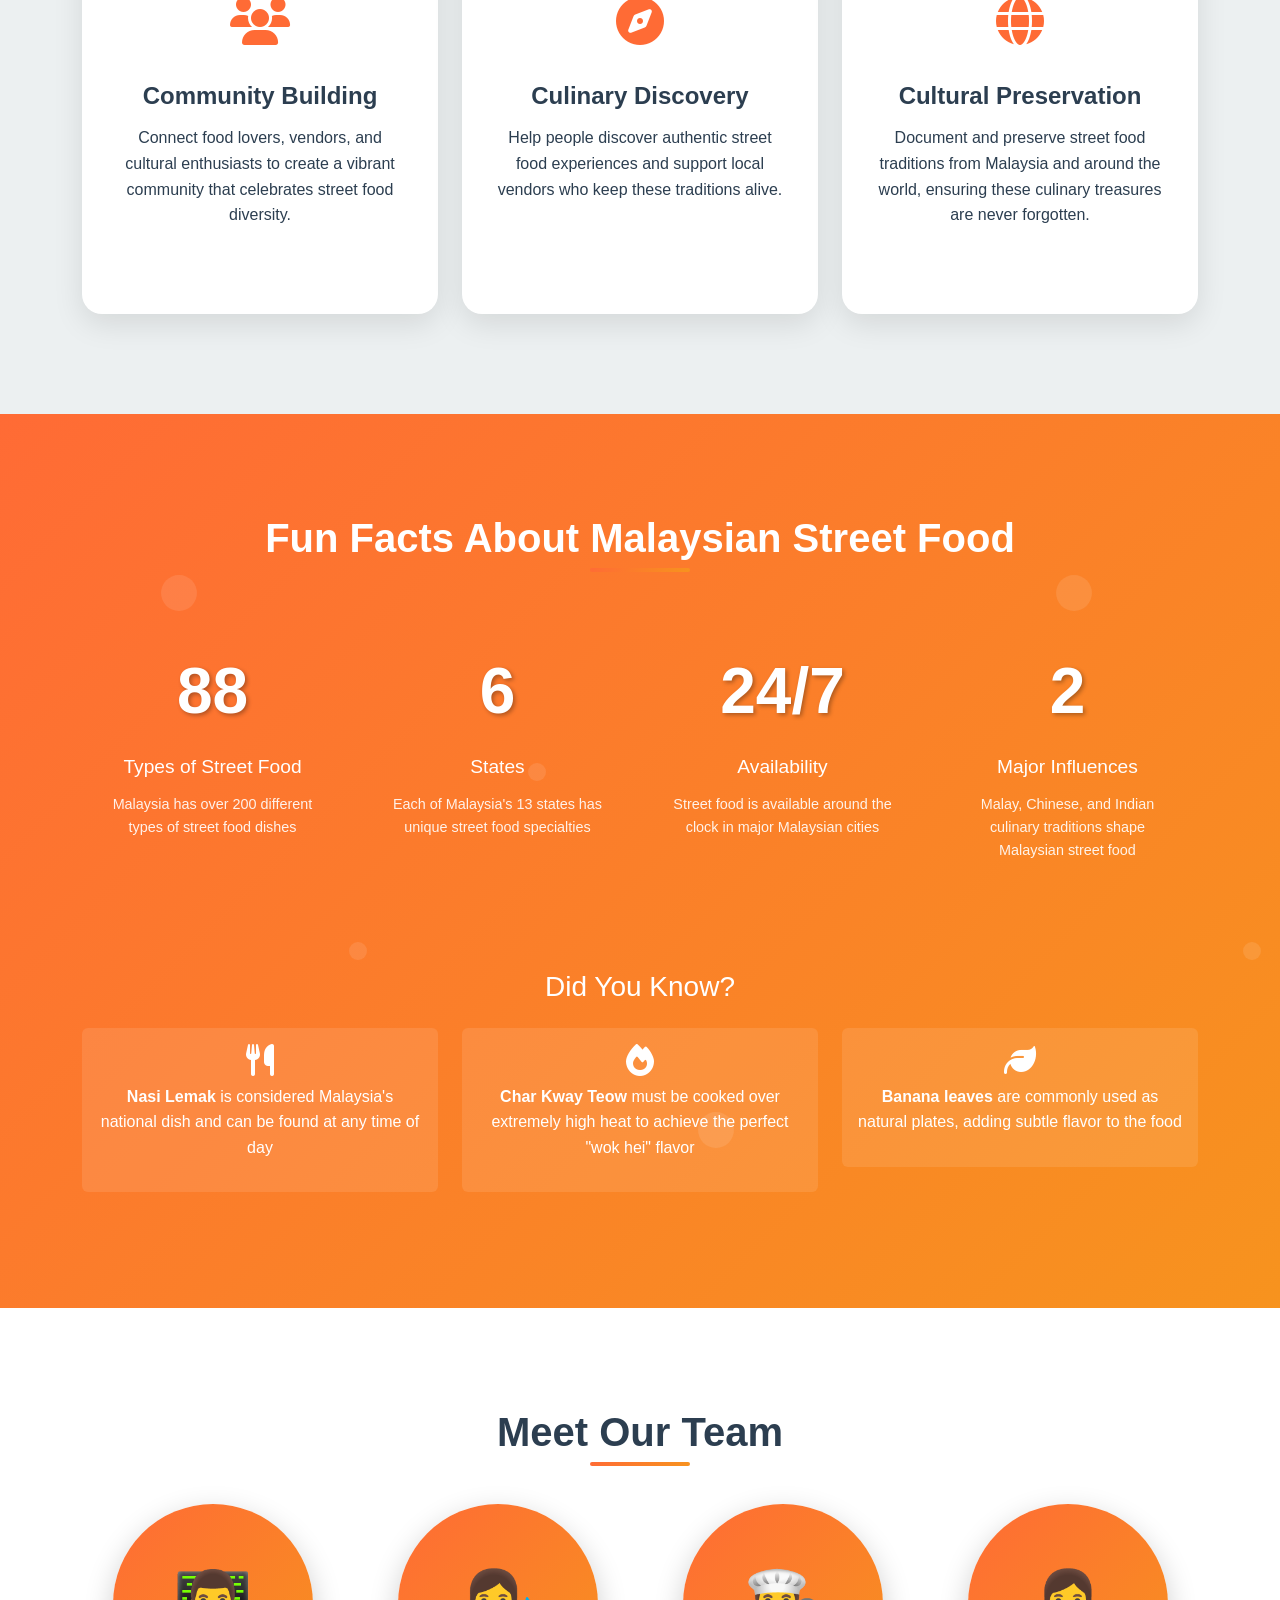
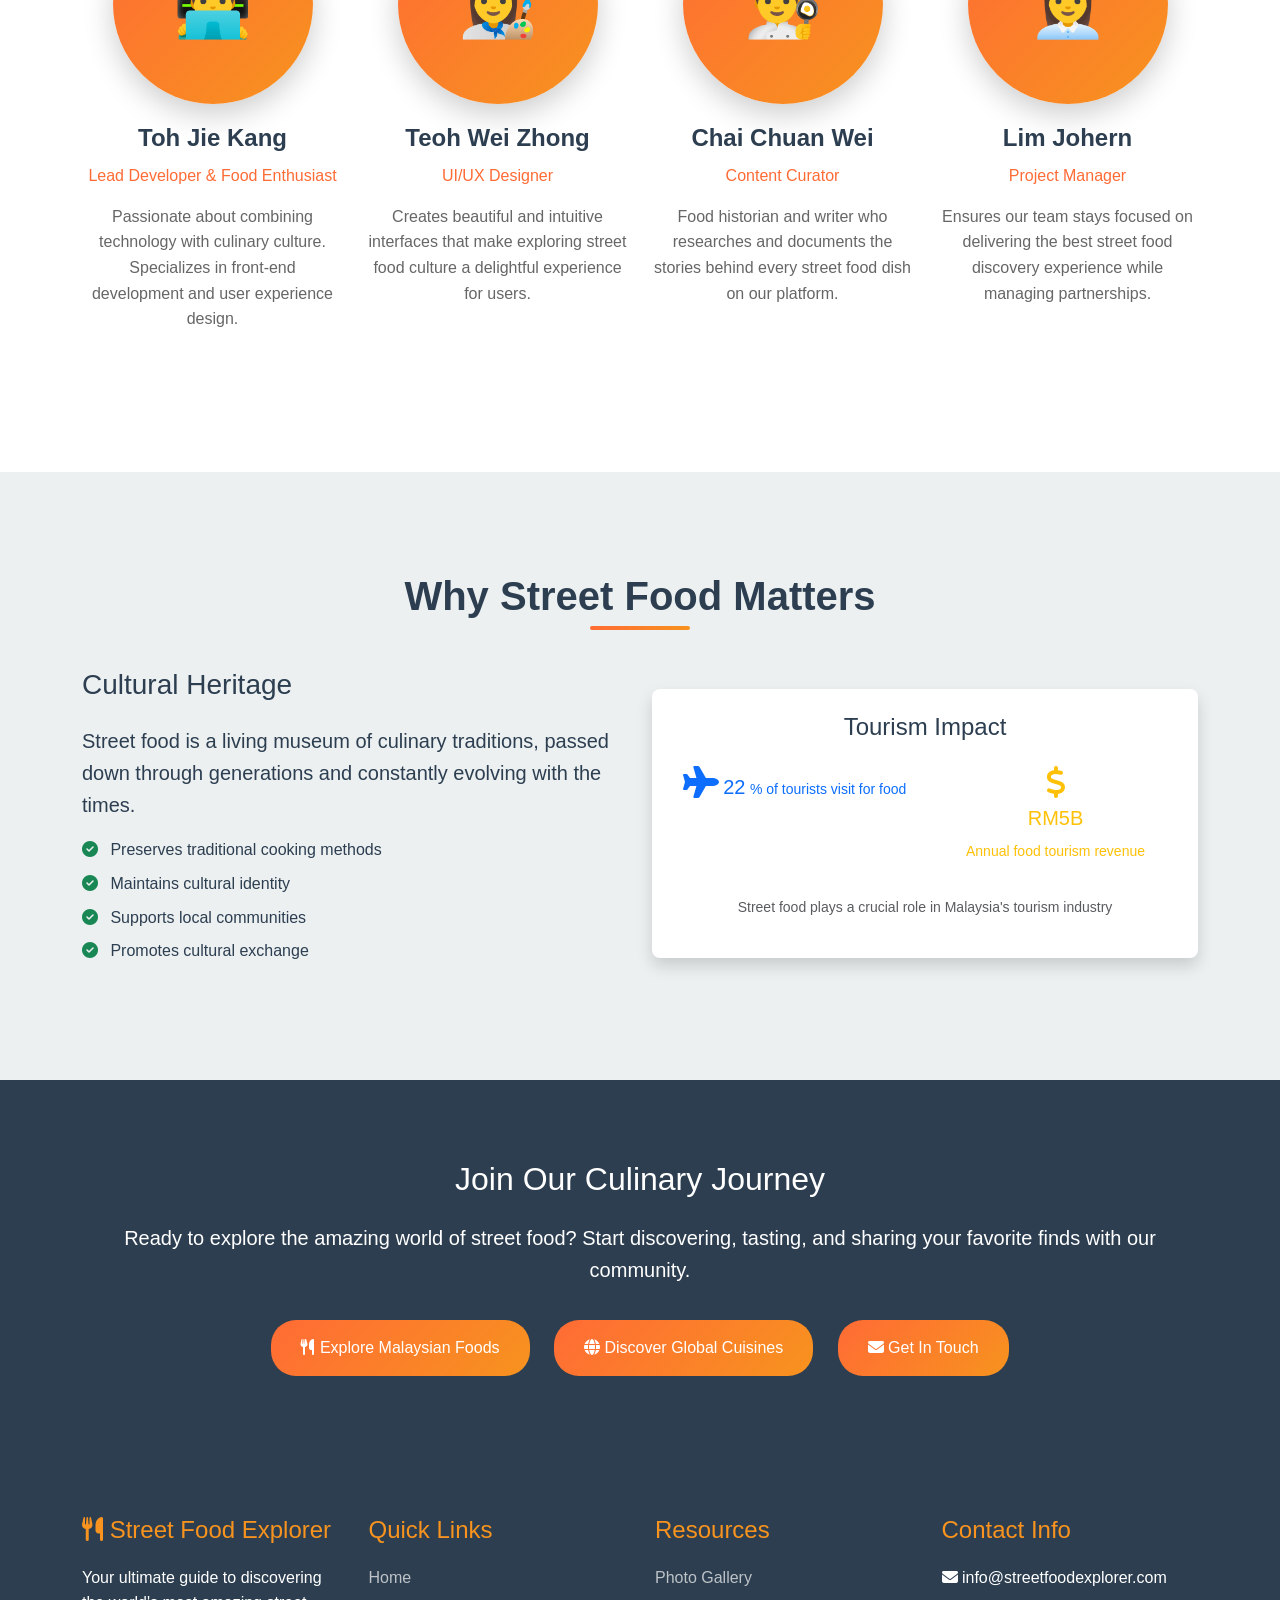
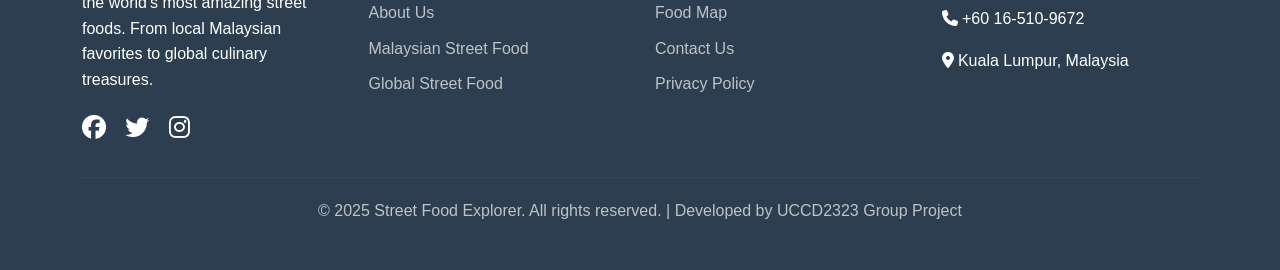
==== commit 2fe2cd94: "test" ====
--- a/about.html
+++ b/about.html
@@ -376,11 +376,9 @@
         }
 
         .navbar-toggler-icon {
-            background-image: url("data:image/svg+xml;charset=utf8,%3Csvg viewBox='0 0 30 30'
-            xmlns='http://www.w3.org/2000/svg'%3E%3Cpath stroke='rgba%28255,255,255,1%29'
-            stroke-width='2' stroke-linecap='round' stroke-miterlimit='10'
-            d='M4 7h22M4 15h22M4 23h22'/%3E%3C/svg%3E");
-        }
+        background-image: url("data:image/svg+xml;charset=utf8,%3Csvg viewBox='0 0 30 30' xmlns='http://www.w3.org/2000/svg'%3E%3Cpath stroke='rgba(255,255,255,1)' stroke-width='2' stroke-linecap='round' stroke-miterlimit='10' d='M4 7h22M4 15h22M4 23h22'/%3E%3C/svg%3E");
+        }
+
 
     </style>
 </head>
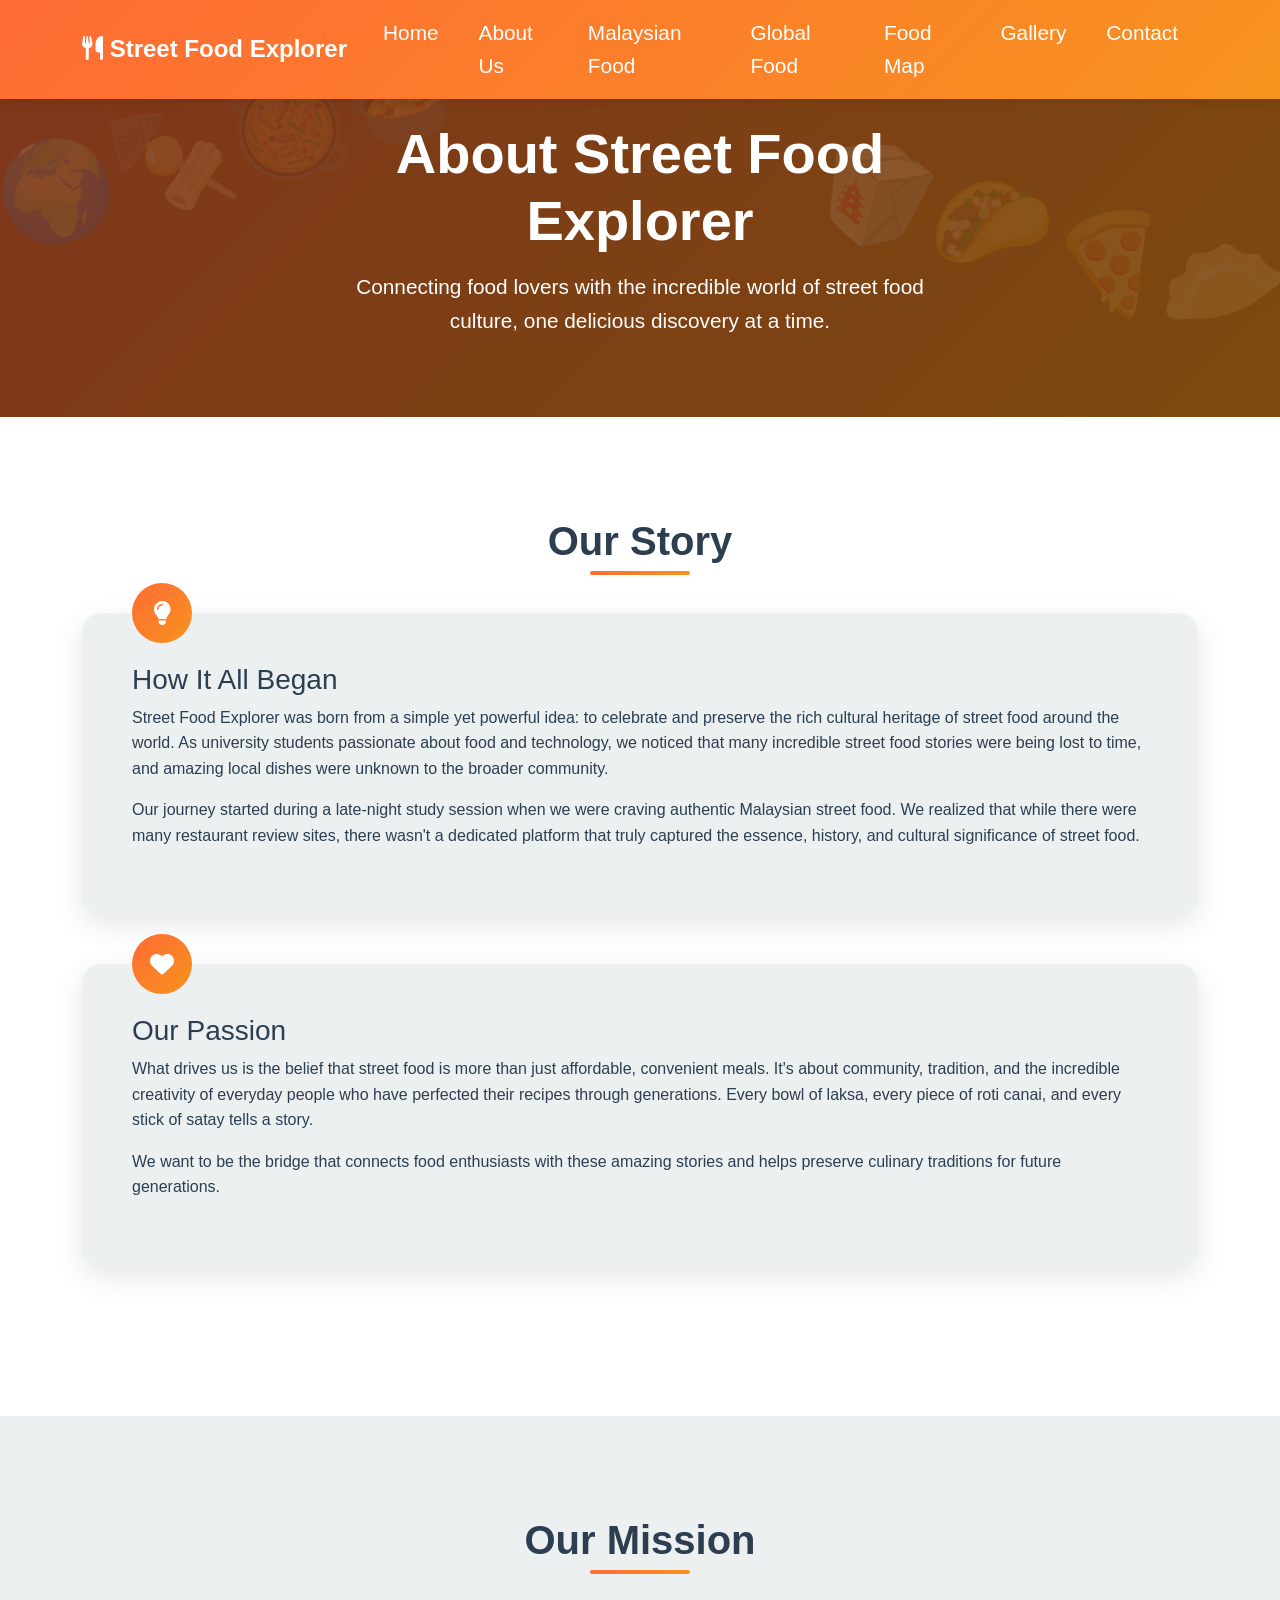
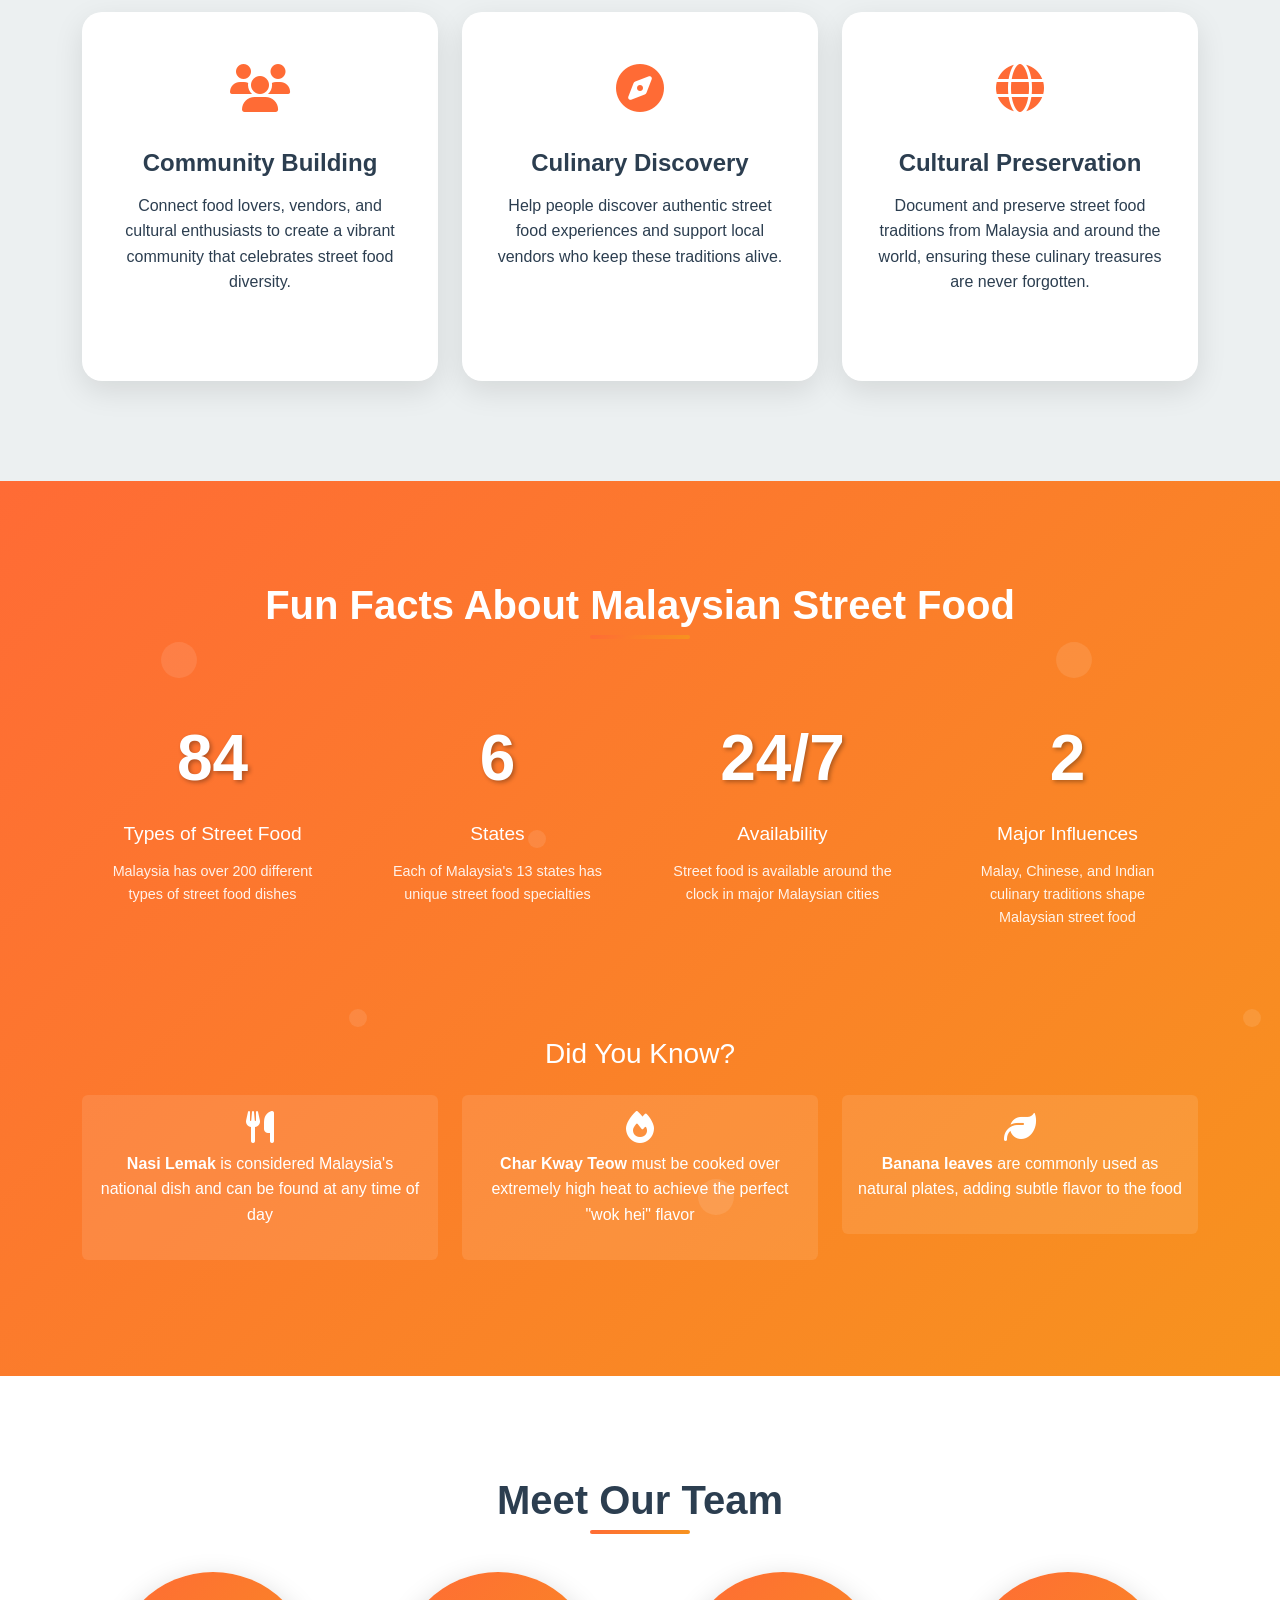
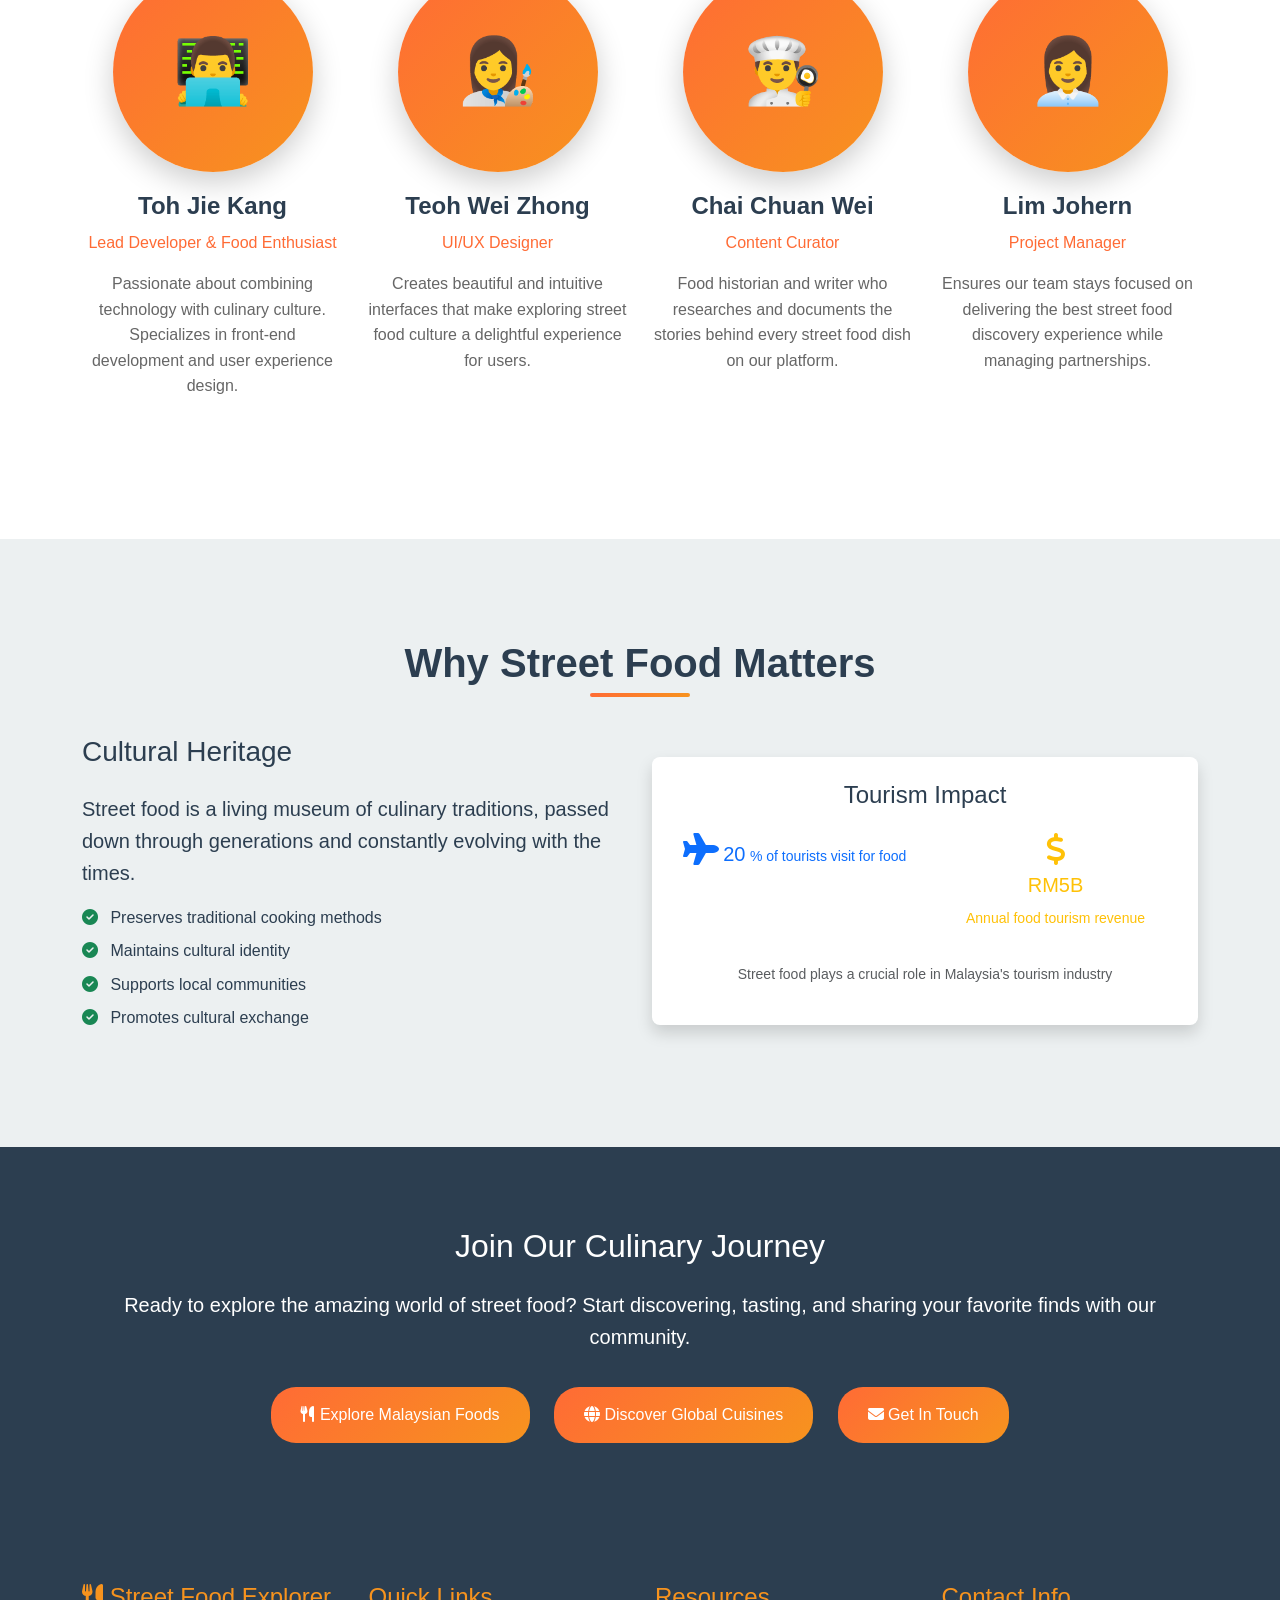
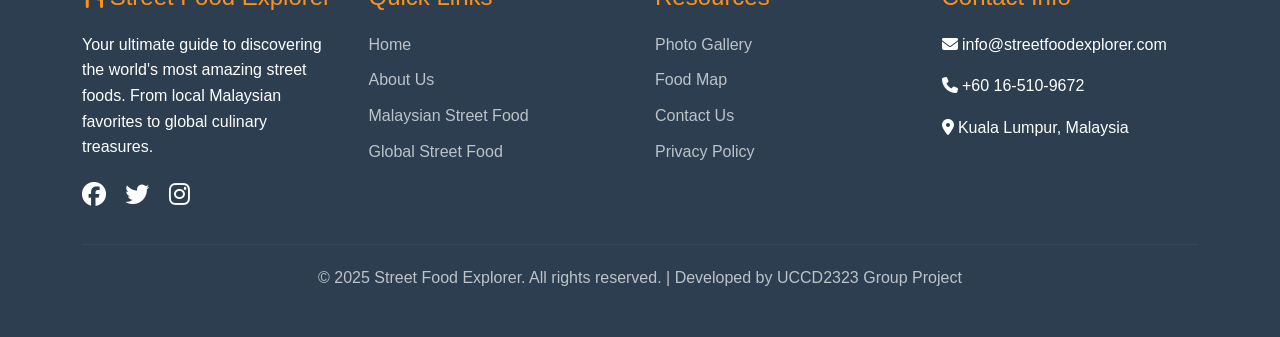
==== commit bb558221: "test" ====
--- a/about.html
+++ b/about.html
@@ -66,6 +66,26 @@
             font-size: 1.3rem;
             max-width: 600px;
             margin: 0 auto;
+        }
+
+        /* Page-specific fix: ensure the about hero spans the full viewport on small devices
+           (keeps the rest of the site's styles untouched) */
+        .about-hero {
+            box-sizing: border-box;
+            /* make it full-bleed even if placed inside a constrained container */
+            width: 100vw;
+            margin-left: calc(50% - 50vw);
+            margin-right: calc(50% - 50vw);
+            left: 0;
+            right: 0;
+        }
+
+        .about-hero .hero-content {
+            max-width: 600px;
+            margin: 0 auto;
+            padding: 0 15px; /* small horizontal padding for phones */
+            position: relative;
+            z-index: 2;
         }
 
         /* Story Section */
